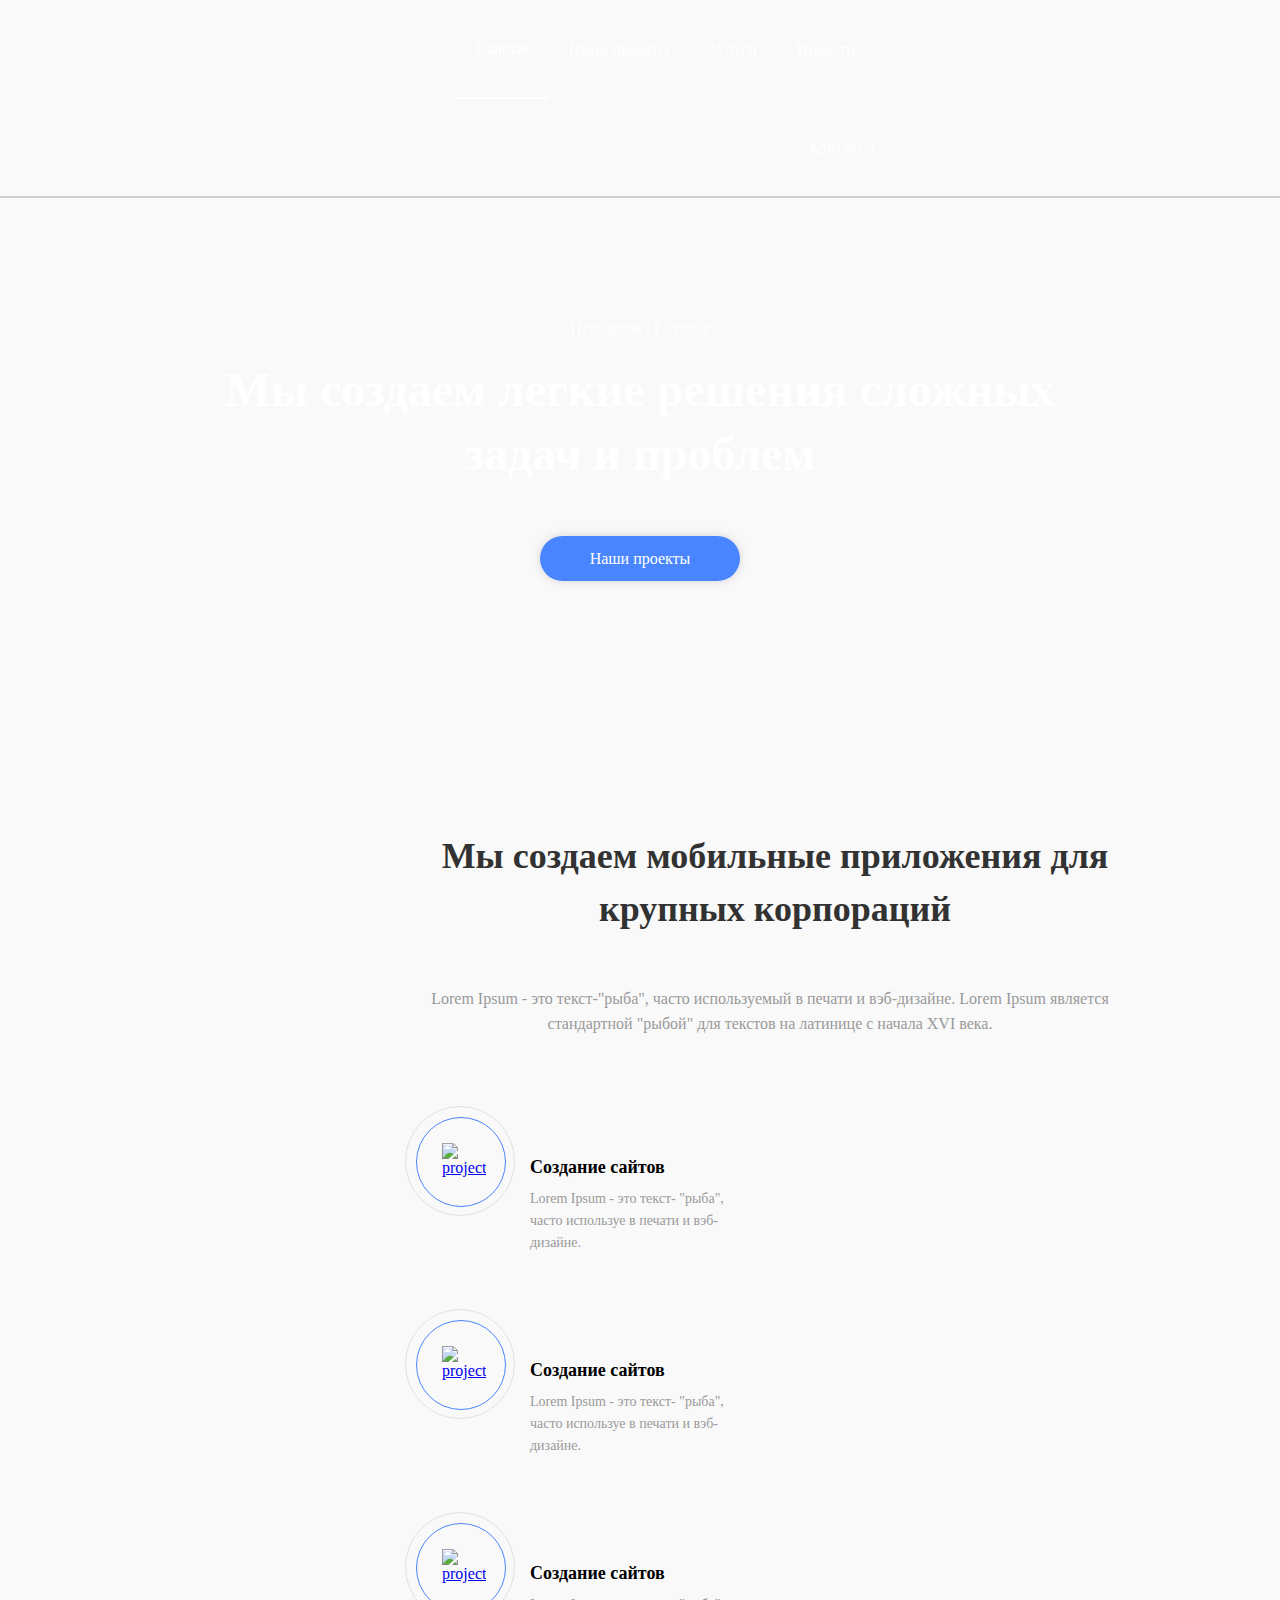
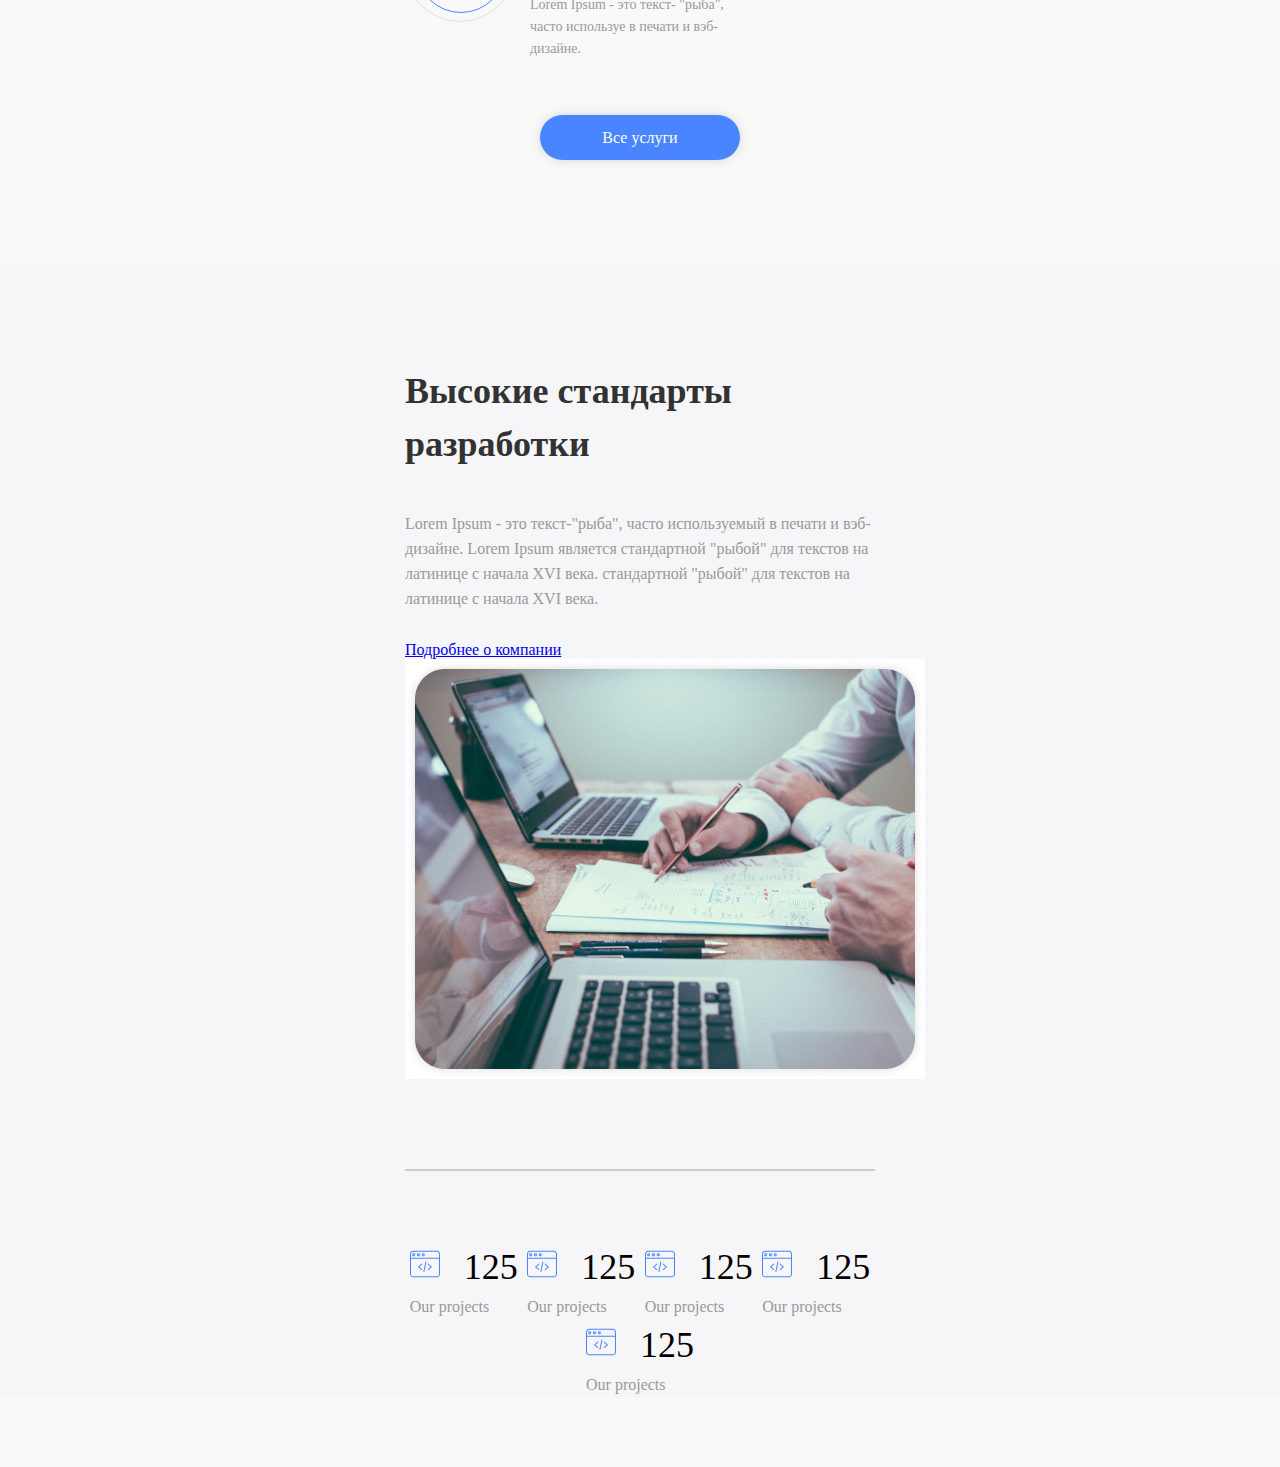
==== сайт 2/index.html @ f129e372 "Сайт на флексах2" ====
<!DOCTYPE html>
<html lang="en">
<head>
    <meta charset="UTF-8">
    <meta name="viewport" content="width=device-width, initial-scale=1.0">
    <title>Document</title>
    <link rel="stylesheet" href="css/style.css">
</head>
<body>
    <div class="container">
        <header>
            <nav>
                <ul class="menu padding-site">
                    <li class="menu-list">
                        <a href="#" class="menu-link menu-link-active">Главная</a>
                    </li>
                    <li class="menu-list">
                        <a href="#" class="menu-link">Наши проекты</a>
                    </li>
                    <li class="menu-list">
                        <a href="#" class="menu-link">Услуги</a>
                    </li>
                    <li class="menu-list">
                        <a href="#" class="menu-link">Новости</a>
                    </li>
                    <li class="menu-list">
                        <a href="#" class="menu-link">Контакты</a>
                    </li>
                </ul>
            </nav>
            <hr class="line">
        </header>
        <main>
            <section class="intro">
                <p class="intro-subtitle white-subtitle">
                    Передовая IT студия
                </p>
                <h1 class="intro-title white-title">
                    Мы создаем легкие решения сложных задач и проблем
                </h1>
                <p class="intro-button button">
                    <a href="#" class="link">
                        Наши проекты
                    </a>
                </p>
            </section>
            <section class="services padding-site">
                <h2 class="services-title black-title">
                    Мы создаем мобильные приложения для крупных корпораций
                </h2>
                <p class="services-subtitle black-subtitle">
                    Lorem Ipsum - это текст-"рыба", часто используемый в печати и вэб-дизайне. Lorem Ipsum является стандартной "рыбой" для текстов на латинице с начала XVI века.
                </p>
                <div class="services-row">
                    <div class="services-column">
                        <a href="#">
                            <div class="services-icon-circle">
                                <div class="services-icon-ellipse">
                                    <img src="img/project.svg" alt="project">
                                </div>
                            </div>
                        </a>
                        <div>
                            <h3 class="services-small-title small-title">
                                Создание сайтов
                            </h3>
                            <p class="services-small-subtitle small-subtitle">
                                Lorem Ipsum - это текст- "рыба", часто используе в печати и вэб-дизайне.
                            </p>
                        </div>
                    </div>
                    <div class="services-column">
                        <a href="#">
                            <div class="services-icon-circle">
                                <div class="services-icon-ellipse">
                                    <img src="img/project.svg" alt="project">
                                </div>
                            </div>
                        </a>
                        <div>
                            <h3 class="services-small-title small-title">
                                Создание сайтов
                            </h3>
                            <p class="services-small-subtitle small-subtitle">
                                Lorem Ipsum - это текст- "рыба", часто используе в печати и вэб-дизайне.
                            </p>
                        </div>
                    </div>
                    <div class="services-column">
                        <a href="#">
                            <div class="services-icon-circle">
                                <div class="services-icon-ellipse">
                                    <img src="img/project.svg" alt="project">
                                </div>
                            </div>
                        </a>
                        <div>
                            <h3 class="services-small-title small-title">
                                Создание сайтов
                            </h3>
                            <p class="services-small-subtitle small-subtitle">
                                Lorem Ipsum - это текст- "рыба", часто используе в печати и вэб-дизайне.
                            </p>
                        </div>
                    </div>
                </div>
                <p class="services-button button">
                    <a href="#" class="link">
                        Все услуги
                    </a>
                </p>
            </section>
            <section class="aboutUs padding-site">
                <div class="aboutUs-toprow">
                    <div class="aboutUs-standards">
                        <h2 class="aboutUs-title black-title">
                            Высокие стандарты разработки
                        </h2>
                        <p class="aboutUs-subtitle black-subtitle">
                            Lorem Ipsum - это текст-"рыба", часто используемый в печати и вэб-дизайне. Lorem Ipsum является стандартной "рыбой" для текстов на латинице с начала XVI века. стандартной "рыбой" для текстов на латинице с начала XVI века.
                        </p>
                        <a href="#" class="aboutUs-link">
                            Подробнее о компании
                        </a>
                    </div>
                    <img src="img/Rectangle 2.jpg" alt="aboutUs-photo">
                </div>
                <hr class="line">
                <div class="aboutUs-bottomrow">
                    <div class="aboutUs-column">
                        <img src="img/web-programming.svg" alt="project">
                        <p class="aboutUs-number">
                            125
                        </p>
                        <p class="aboutUs-paragraph black-subtitle">
                            Our projects
                        </p>
                    </div>
                    <div class="aboutUs-column">
                        <img src="img/web-programming.svg" alt="project">
                        <p class="aboutUs-number">
                            125
                        </p>
                        <p class="aboutUs-paragraph black-subtitle">
                            Our projects
                        </p>
                    </div>
                    <div class="aboutUs-column">
                        <img src="img/web-programming.svg" alt="project">
                        <p class="aboutUs-number">
                            125
                        </p>
                        <p class="aboutUs-paragraph black-subtitle">
                            Our projects
                        </p>
                    </div>
                    <div class="aboutUs-column">
                        <img src="img/web-programming.svg" alt="project">
                        <p class="aboutUs-number">
                            125
                        </p>
                        <p class="aboutUs-paragraph black-subtitle">
                            Our projects
                        </p>
                    </div>
                    <div class="aboutUs-column">
                        <img src="img/web-programming.svg" alt="project">
                        <p class="aboutUs-number">
                            125
                        </p>
                        <p class="aboutUs-paragraph black-subtitle">
                            Our projects
                        </p>
                    </div>
                </div>
            </section>
        </main>
    </div>
</body>
</html>
---- сайт 2/css/style.css ----
/* Подключение шрифтов*/

/* montserrat-regular - latin_cyrillic */
@font-face {
    font-family: 'Montserrat';
    font-style: normal;
    font-weight: 400;
    src: local('Montserrat Regular'), local('Montserrat-Regular'),
         url('fonts/montserrat-v14-latin_cyrillic-regular.woff2') format('woff2'), /* Chrome 26+, Opera 23+, Firefox 39+ */
         url('fonts/montserrat-v14-latin_cyrillic-regular.woff') format('woff'); /* Chrome 6+, Firefox 3.6+, IE 9+, Safari 5.1+ */
  }
  /* montserrat-500 - latin_cyrillic */
  @font-face {
    font-family: 'Montserrat';
    font-style: normal;
    font-weight: 500;
    src: local('Montserrat Medium'), local('Montserrat-Medium'),
         url('../fonts/montserrat-v14-latin_cyrillic-500.woff2') format('woff2'), /* Chrome 26+, Opera 23+, Firefox 39+ */
         url('../fonts/montserrat-v14-latin_cyrillic-500.woff') format('woff'); /* Chrome 6+, Firefox 3.6+, IE 9+, Safari 5.1+ */
  }
  /* montserrat-600 - latin_cyrillic */
  @font-face {
    font-family: 'Montserrat';
    font-style: normal;
    font-weight: 600;
    src: local('Montserrat SemiBold'), local('Montserrat-SemiBold'),
         url('../fonts/montserrat-v14-latin_cyrillic-600.woff2') format('woff2'), /* Chrome 26+, Opera 23+, Firefox 39+ */
         url('../fonts/montserrat-v14-latin_cyrillic-600.woff') format('woff'); /* Chrome 6+, Firefox 3.6+, IE 9+, Safari 5.1+ */
  }
  /* montserrat-700 - latin_cyrillic */
  @font-face {
    font-family: 'Montserrat';
    font-style: normal;
    font-weight: 700;
    src: local('Montserrat Bold'), local('Montserrat-Bold'),
         url('../fonts/montserrat-v14-latin_cyrillic-700.woff2') format('woff2'), /* Chrome 26+, Opera 23+, Firefox 39+ */
         url('../fonts/montserrat-v14-latin_cyrillic-700.woff') format('woff'); /* Chrome 6+, Firefox 3.6+, IE 9+, Safari 5.1+ */
  }
  /* montserrat-800 - latin_cyrillic */
  @font-face {
    font-family: 'Montserrat';
    font-style: normal;
    font-weight: 800;
    src: local('Montserrat ExtraBold'), local('Montserrat-ExtraBold'),
         url('../fonts/montserrat-v14-latin_cyrillic-800.woff2') format('woff2'), /* Chrome 26+, Opera 23+, Firefox 39+ */
         url('../fonts/montserrat-v14-latin_cyrillic-800.woff') format('woff'); /* Chrome 6+, Firefox 3.6+, IE 9+, Safari 5.1+ */
  }

/* Общие свойства */
*, *::before, *::after {
    margin: 0;
    padding: 0;
    box-sizing: inherit;
}

html {
    box-sizing: border-box;
}

body {
    font-family: 'Montserrat', normal;
    background-color: #f9f9f9;
}

.container {
    margin: 0 auto;
}

.padding-site {
    padding-left: 405px;
    padding-right: 405px;
}

/* Свойства для header */
header {
    height: 100px;
    position: fixed;
    top: 0;
    left: 0;
    width: 100%;
}

.menu {
    display: flex;
    flex-wrap: wrap;
    align-items: center;
    justify-content: flex-end;
}

.menu-list {
    display: flex;
    flex-wrap: wrap;
}

.menu-link {
    font-weight: 500;
    font-size: 16px;
    color: #ffffff;
    line-height: 97px;
    text-decoration: none;
    padding: 0 20px;
}

.menu-list:last-child .menu-link{
    padding-right: 0;
}
.menu-link-active {
    border-bottom: 2px solid #ffffff;
}

.menu-link:hover,
.menu-link:focus,
.menu-link:active {
    border-bottom: 2px solid #ffffff;
}

.line {
    opacity: 0.5;
    border: 1px solid #A1A1A1;
}

/* Свойства для intro */
.intro {
    background: url(../img/Rectangle.jpg) no-repeat center;
    background-size: cover;
    height: 80vh;
    padding-top: 320px;
}

.intro-subtitle {
    margin: auto;
    padding-bottom: 20px;
}

.white-subtitle {
    font-weight: 500;
    font-size: 16px;
    text-align: center;
    color: #FFFFFF;
}

.intro-title {
    padding-bottom: 50px;
    max-width: 830px;
    margin: auto;
}

.white-title {
    font-weight: 800;
    font-size: 48px;
    text-align: center;
    color: #FFFFFF;
    line-height: 64px;
}

.button {
    width: 200px;
    height: 45px;
    background: #4985ff;
    box-shadow: 0px 0px 10px rgba(111, 111, 111, 0.25);
    border-radius: 30px;
    margin: auto;
    text-align: center;
}

.link {
    font-weight: 500;
    font-size: 16px;
    color: #ffffff;
    text-decoration: none;
    line-height: 45px;
    display: block;
}

/* Свойства для services */
.services {
    padding-bottom: 105px;
    padding-top: 110px;
    min-height: 50vh;
}

.services-title {
    width: 740px;
    margin: auto;
    padding-bottom: 50px;
    text-align: center;
}

.black-title {
    font-weight: bold;
    font-size: 36px;
    line-height: 53px;
    color: #323232;
}

.services-subtitle {
    width: 730px;
    margin: auto;
    padding-bottom: 70px;
    text-align: center;
}

.black-subtitle {
    font-weight: 500;
    font-size: 16px;
    line-height: 25px;
    color: #999999;
}

.services-row {
    display: flex;
    flex-wrap: wrap;
    align-items: center;
    justify-content: space-between;
}

.services-column {
    width: 350px;
    margin-bottom: 55px;
    display: flex;
    flex-wrap: wrap;
    justify-content: space-between;
}

.services-small-title {
    width: 225px;
    margin-bottom: 10px;
    margin-top: 50px;
}

.small-title {
    font-weight: 600;
    font-size: 18px;
    line-height: 22px;
    color: #000000;
}

.services-small-subtitle {
    width: 225px;
}

.small-subtitle {
    font-weight: 500;
    font-size: 14px;
    line-height: 22px;
    color: #999999;
}

.services-icon-circle {
    height: 110px;
    width: 110px;
    border: 1px solid #e0e0e0;
    border-radius: 55px;
}

.services-icon-ellipse {
    height: 90px;
    width: 90px;
    border: 1px solid #4985ff;
    border-radius: 45px;
    margin: 10px;
    text-align: center;
    padding: 25px;
}

/* Свойства для aboutUs */
.aboutUs {
background: #f6f6f8;
}

.aboutUs-toprow {
    display: flex;
    flex-wrap: wrap;
    align-items: center;
    justify-content: space-between;
    padding-top: 100px;
    padding-bottom: 90px;
}

.aboutUs-standards {
    width: 490px;
}

.aboutUs-title {
    margin-bottom: 40px;
}

.aboutUs-subtitle {
    margin-bottom: 30px;
}

.aboutUs-bottomrow {
    margin-top: 70px;
    margin-bottom: 70px;
    display: flex;
    flex-wrap: wrap;
    align-items: center;
    justify-content: space-around;
}

.aboutUs-number {
    display: inline;
    font-weight: 500;
    font-size: 36px;
    line-height: 53px;
    color: #000000;
    padding-left: 20px;
}
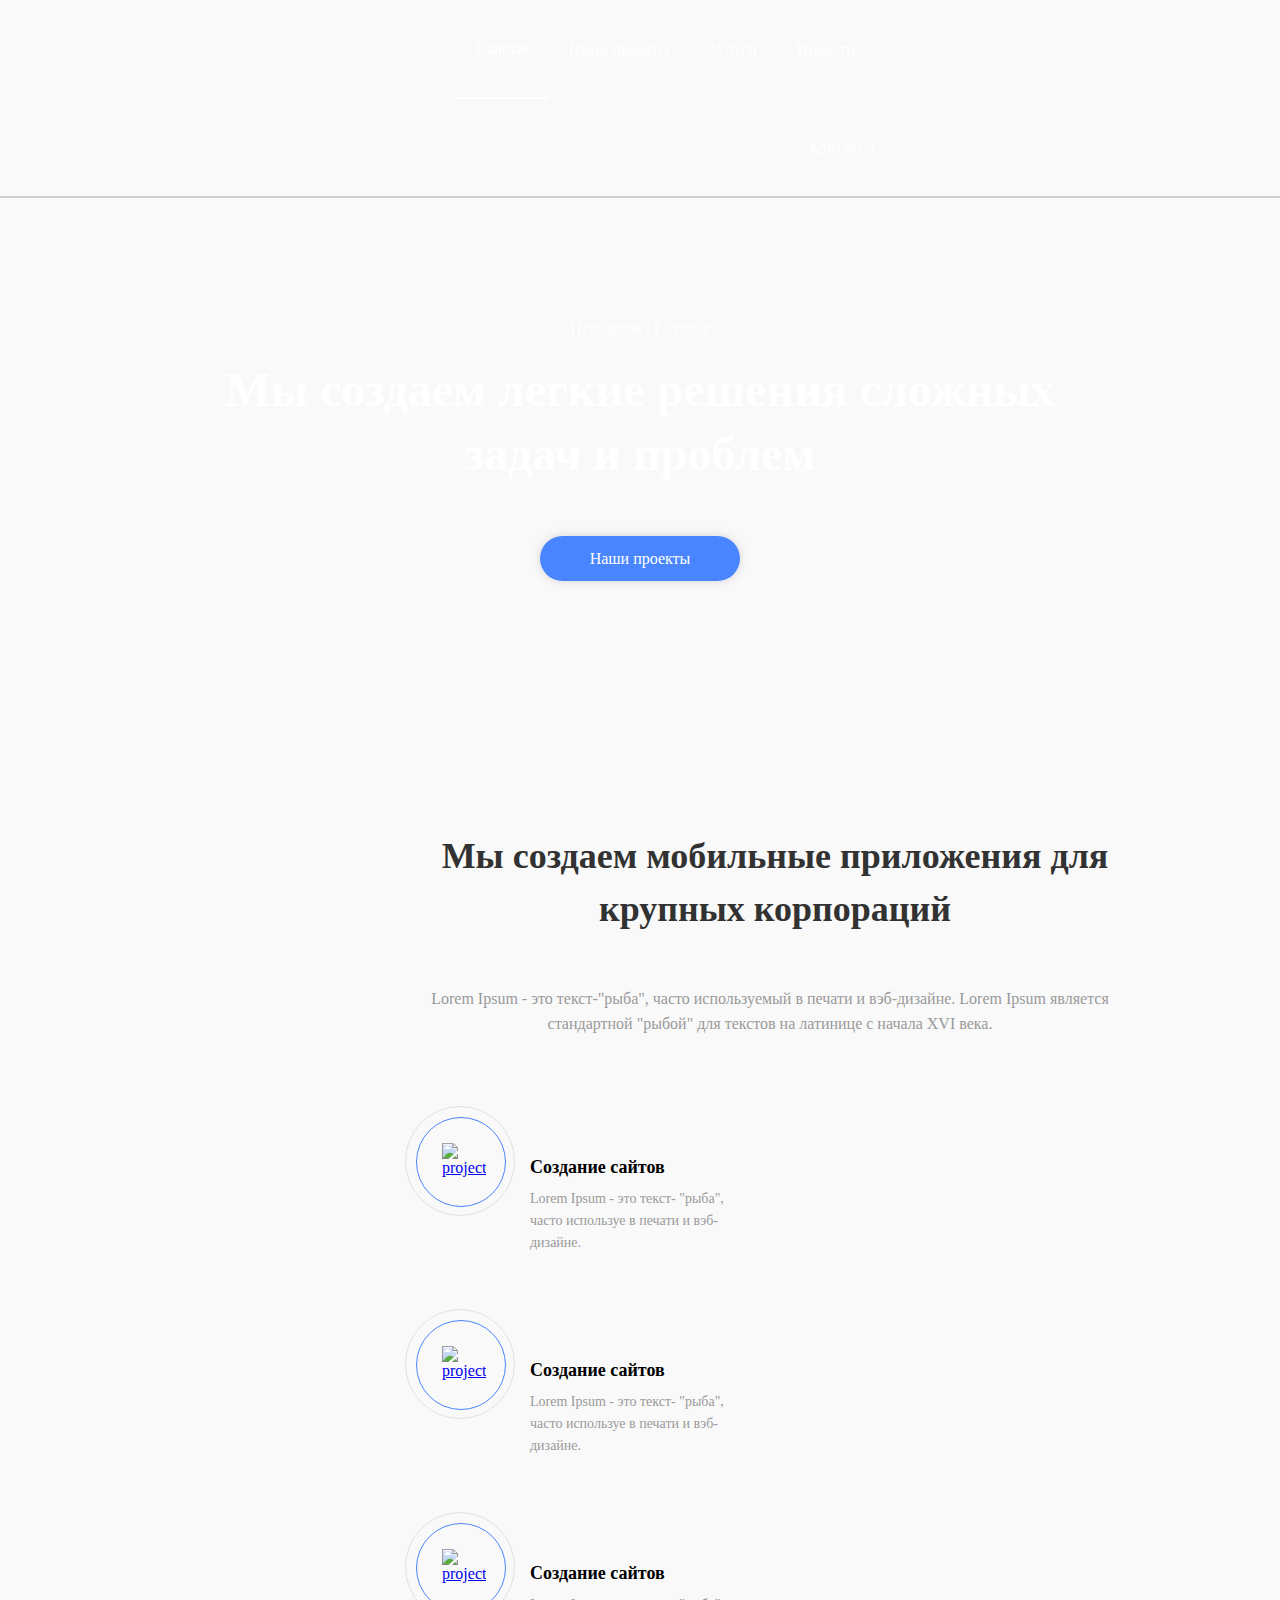
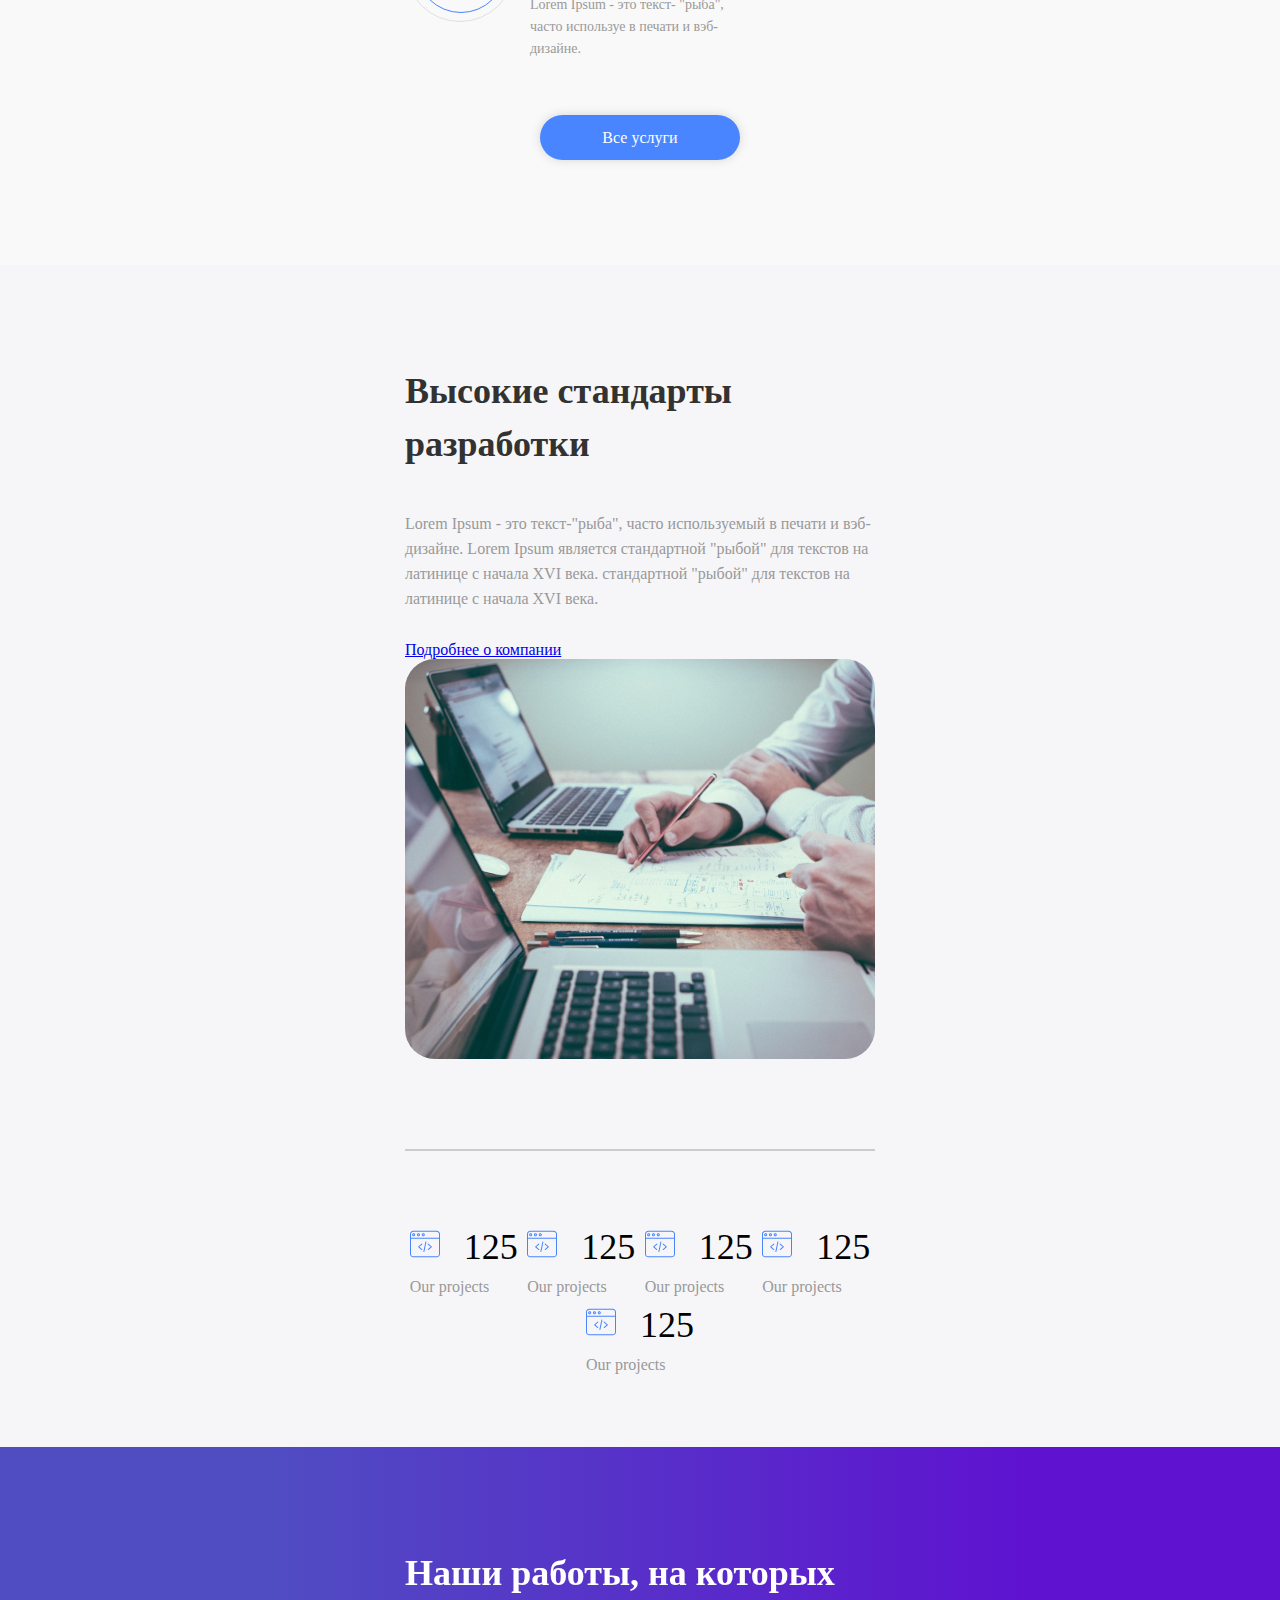
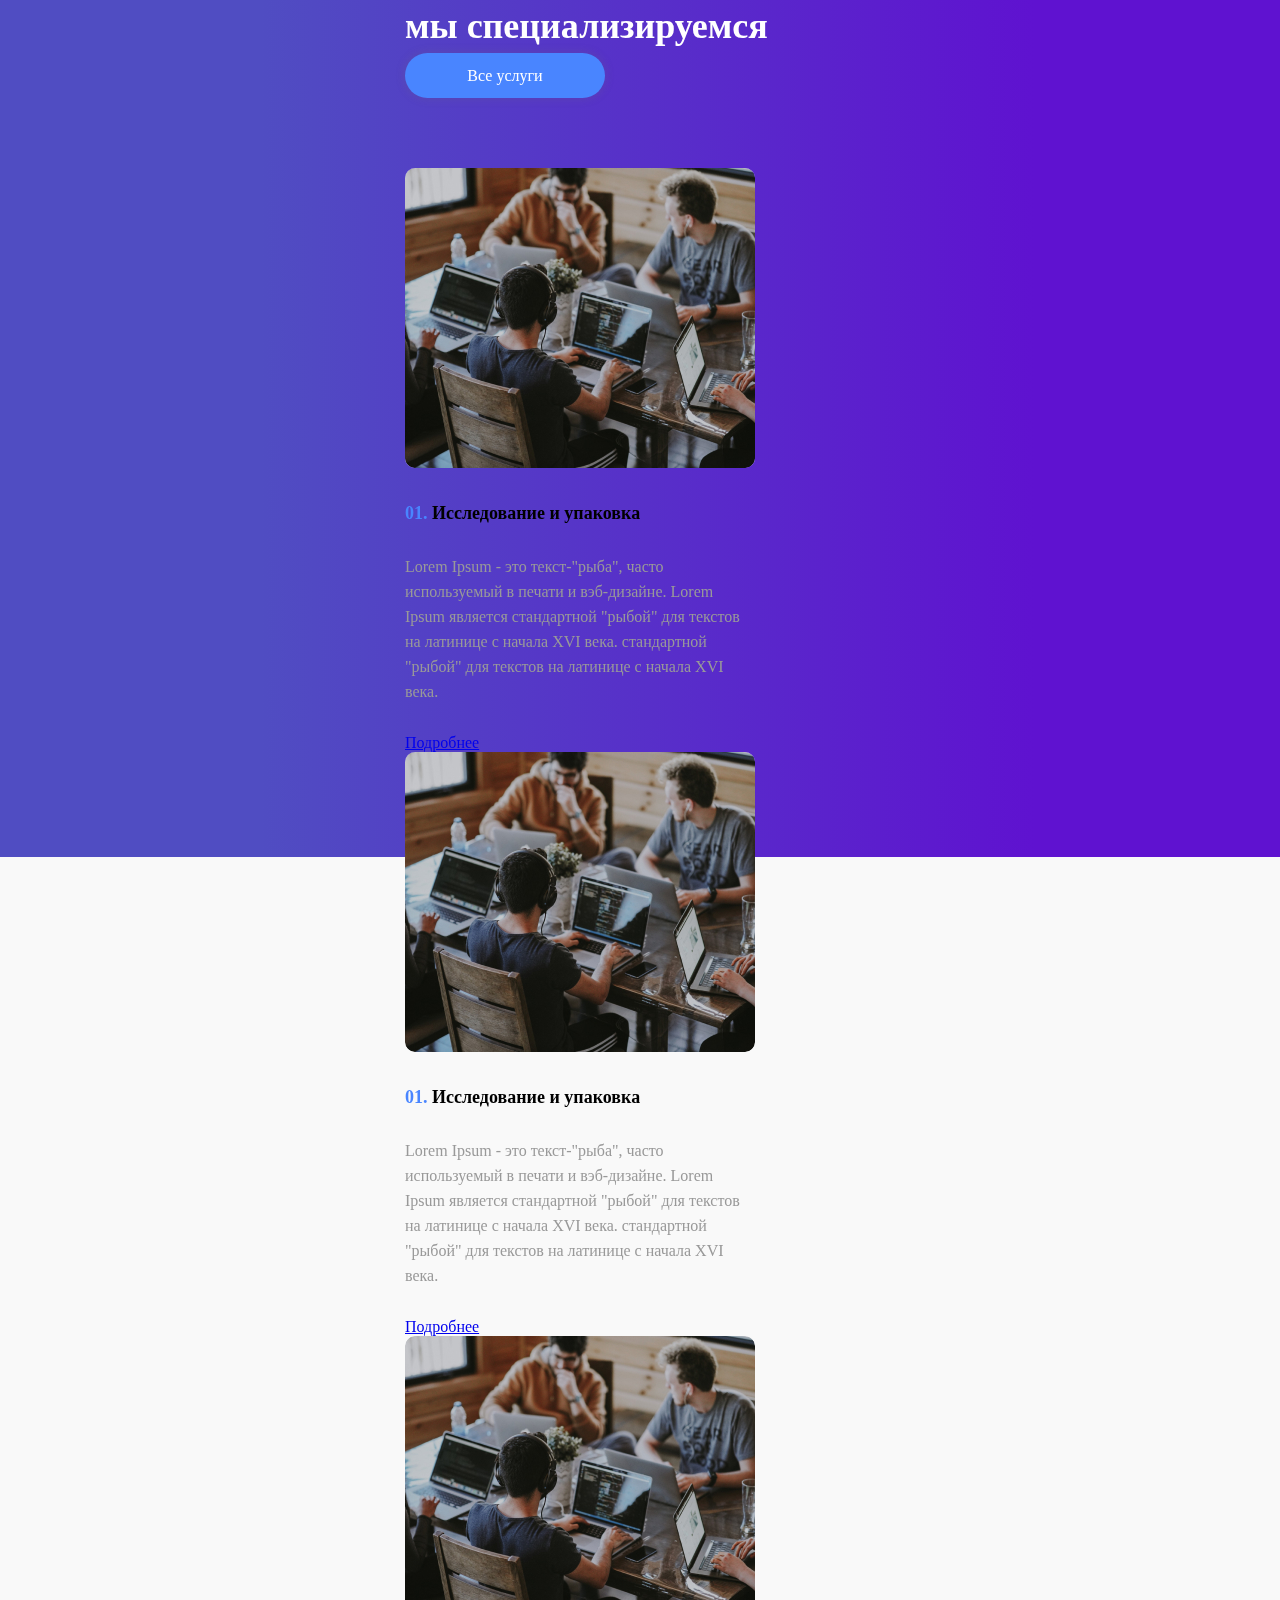
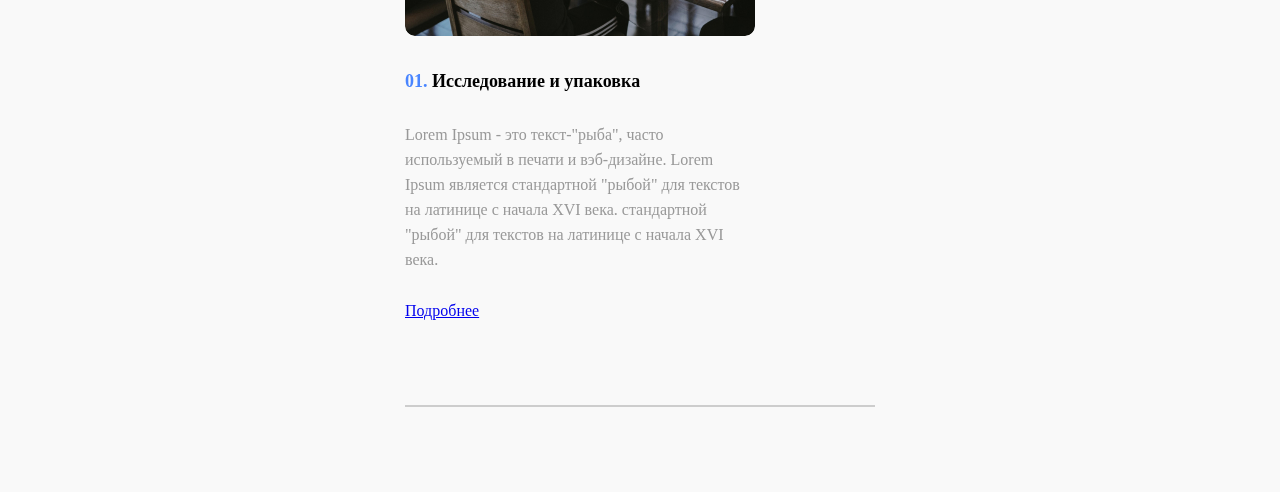
==== commit ac73a8a1: "Сайт на флексах3" ====
--- a/сайт 2/index.html
+++ b/сайт 2/index.html
@@ -35,7 +35,7 @@
                 <p class="intro-subtitle white-subtitle">
                     Передовая IT студия
                 </p>
-                <h1 class="intro-title white-title">
+                <h1 class="intro-title white-big-title">
                     Мы создаем легкие решения сложных задач и проблем
                 </h1>
                 <p class="intro-button button">
@@ -123,7 +123,8 @@
                             Подробнее о компании
                         </a>
                     </div>
-                    <img src="img/Rectangle 2.jpg" alt="aboutUs-photo">
+                    <div class="aboutUs-photo">
+                    </div>
                 </div>
                 <hr class="line">
                 <div class="aboutUs-bottomrow">
@@ -173,6 +174,58 @@
                         </p>
                     </div>
                 </div>
+            </section>
+            <section class="allServices padding-site">
+                <div class="allServices-color"></div>
+                <div class="allServices-toprow">
+                    <h2 class="allServices-title white-title">
+                        Наши работы, на которых мы специализируемся
+                    </h2>
+                    <p class="allServices-button button">
+                        <a href="#" class="link">
+                            Все услуги
+                        </a>
+                    </p>
+                </div>
+                <div class="allServices-bottomrow">
+                    <div class="allServices-column">
+                        <img src="../сайт 2/img/Rectangle 2.2.jpg" alt="allServices-photo" class="allServices-photo">
+                        <h2 class="allServices-small-title small-title">
+                            <span class="allServices-span"> 01.</span> Исследование и упаковка
+                        </h2>
+                        <p class="allServices-subtitle black-subtitle">
+                            Lorem Ipsum - это текст-"рыба", часто используемый в печати и вэб-дизайне. Lorem Ipsum является стандартной "рыбой" для текстов на латинице с начала XVI века. стандартной "рыбой" для текстов на латинице с начала XVI века.
+                        </p>
+                        <a href="#" class="allServices-link">
+                            Подробнее
+                        </a>
+                    </div>
+                    <div class="allServices-column">
+                        <img src="../сайт 2/img/Rectangle 2.2.jpg" alt="allServices-photo" class="allServices-photo">
+                        <h2 class="allServices-small-title small-title">
+                            <span class="allServices-span"> 01.</span> Исследование и упаковка
+                        </h2>
+                        <p class="allServices-subtitle black-subtitle">
+                            Lorem Ipsum - это текст-"рыба", часто используемый в печати и вэб-дизайне. Lorem Ipsum является стандартной "рыбой" для текстов на латинице с начала XVI века. стандартной "рыбой" для текстов на латинице с начала XVI века.
+                        </p>
+                        <a href="#" class="allServices-link">
+                            Подробнее
+                        </a>
+                    </div>
+                    <div class="allServices-column">
+                        <img src="../сайт 2/img/Rectangle 2.2.jpg" alt="allServices-photo" class="allServices-photo">
+                        <h2 class="allServices-small-title small-title">
+                            <span class="allServices-span"> 01.</span> Исследование и упаковка
+                        </h2>
+                        <p class="allServices-subtitle black-subtitle">
+                            Lorem Ipsum - это текст-"рыба", часто используемый в печати и вэб-дизайне. Lorem Ipsum является стандартной "рыбой" для текстов на латинице с начала XVI века. стандартной "рыбой" для текстов на латинице с начала XVI века.
+                        </p>
+                        <a href="#" class="allServices-link">
+                            Подробнее
+                        </a>
+                    </div>
+                </div>
+                <hr class="line">
             </section>
         </main>
     </div>
--- a/сайт 2/css/style.css
+++ b/сайт 2/css/style.css
@@ -145,12 +145,16 @@
     margin: auto;
 }
 
-.white-title {
+.white-big-title {
     font-weight: 800;
     font-size: 48px;
     text-align: center;
     color: #FFFFFF;
     line-height: 64px;
+}
+
+.intro-button {
+    margin: auto;
 }
 
 .button {
@@ -159,8 +163,21 @@
     background: #4985ff;
     box-shadow: 0px 0px 10px rgba(111, 111, 111, 0.25);
     border-radius: 30px;
-    margin: auto;
-    text-align: center;
+    text-align: center;
+}
+
+.button:hover {
+    background: #FFFFFF;
+    box-shadow: #4985ff 0 0 0 4px;
+}
+
+.button:hover > .link {
+    color: #FFFFFF;
+    color: #4985ff;
+}
+
+.button:active {
+    box-shadow: #4985ff 0 0 0 2px;
 }
 
 .link {
@@ -210,7 +227,7 @@
 .services-row {
     display: flex;
     flex-wrap: wrap;
-    align-items: center;
+    align-items: flex-start;
     justify-content: space-between;
 }
 
@@ -263,17 +280,22 @@
     padding: 25px;
 }
 
+.services-button {
+    margin: auto;
+}
+
 /* Свойства для aboutUs */
 .aboutUs {
-background: #f6f6f8;
+    background: #f6f6f8;
+    padding-top: 100px;
+    padding-bottom: 70px;
 }
 
 .aboutUs-toprow {
     display: flex;
     flex-wrap: wrap;
-    align-items: center;
+    align-items: flex-start;
     justify-content: space-between;
-    padding-top: 100px;
     padding-bottom: 90px;
 }
 
@@ -289,12 +311,18 @@
     margin-bottom: 30px;
 }
 
+.aboutUs-photo {
+    border-radius: 30px;
+    width: 500px;
+    height: 400px;
+    background: url(../img/Rectangle\ 2.jpg) center;
+}
+
 .aboutUs-bottomrow {
     margin-top: 70px;
-    margin-bottom: 70px;
-    display: flex;
-    flex-wrap: wrap;
-    align-items: center;
+    display: flex;
+    flex-wrap: wrap;
+    align-items: flex-start;
     justify-content: space-around;
 }
 
@@ -305,4 +333,70 @@
     line-height: 53px;
     color: #000000;
     padding-left: 20px;
+}
+
+/* Свойства для allServices */
+.allServices {
+    padding-bottom: 85px;
+    padding-top: 100px;
+    min-height: 50vh;
+    position: relative;
+}
+
+.allServices-color {
+    background: linear-gradient(90deg, #504DC2 20.44%, #5F12D0 80.91%), #C4C4C4;
+    height: 45%;
+    position: absolute;
+    top: 0;
+    left: 0;
+    width: 100%;
+    z-index: -1;
+}
+.allServices-toprow {
+    display: flex;
+    flex-wrap: wrap;
+    align-items: flex-start;
+    justify-content: space-between;
+    margin-bottom: 70px;
+}
+
+.allServices-title {
+    width: 540px;
+}
+
+.white-title {
+    font-weight: bold;
+    font-size: 36px;
+    line-height: 53px;
+    color: #FFFFFF;
+}
+
+.allServices-bottomrow {
+    display: flex;
+    flex-wrap: wrap;
+    align-items: flex-start;
+    justify-content: space-between;
+    padding-bottom: 85px;
+}
+
+
+.allServices-column {
+    width: 350px;
+}
+
+.allServices-photo {
+    border-radius: 10px;
+}
+
+.allServices-small-title {
+    margin-top: 30px;
+    margin-bottom: 30px;
+}
+
+.allServices-span {
+    color: #4985FF;
+}
+
+.allServices-subtitle {
+    margin-bottom: 30px;
 }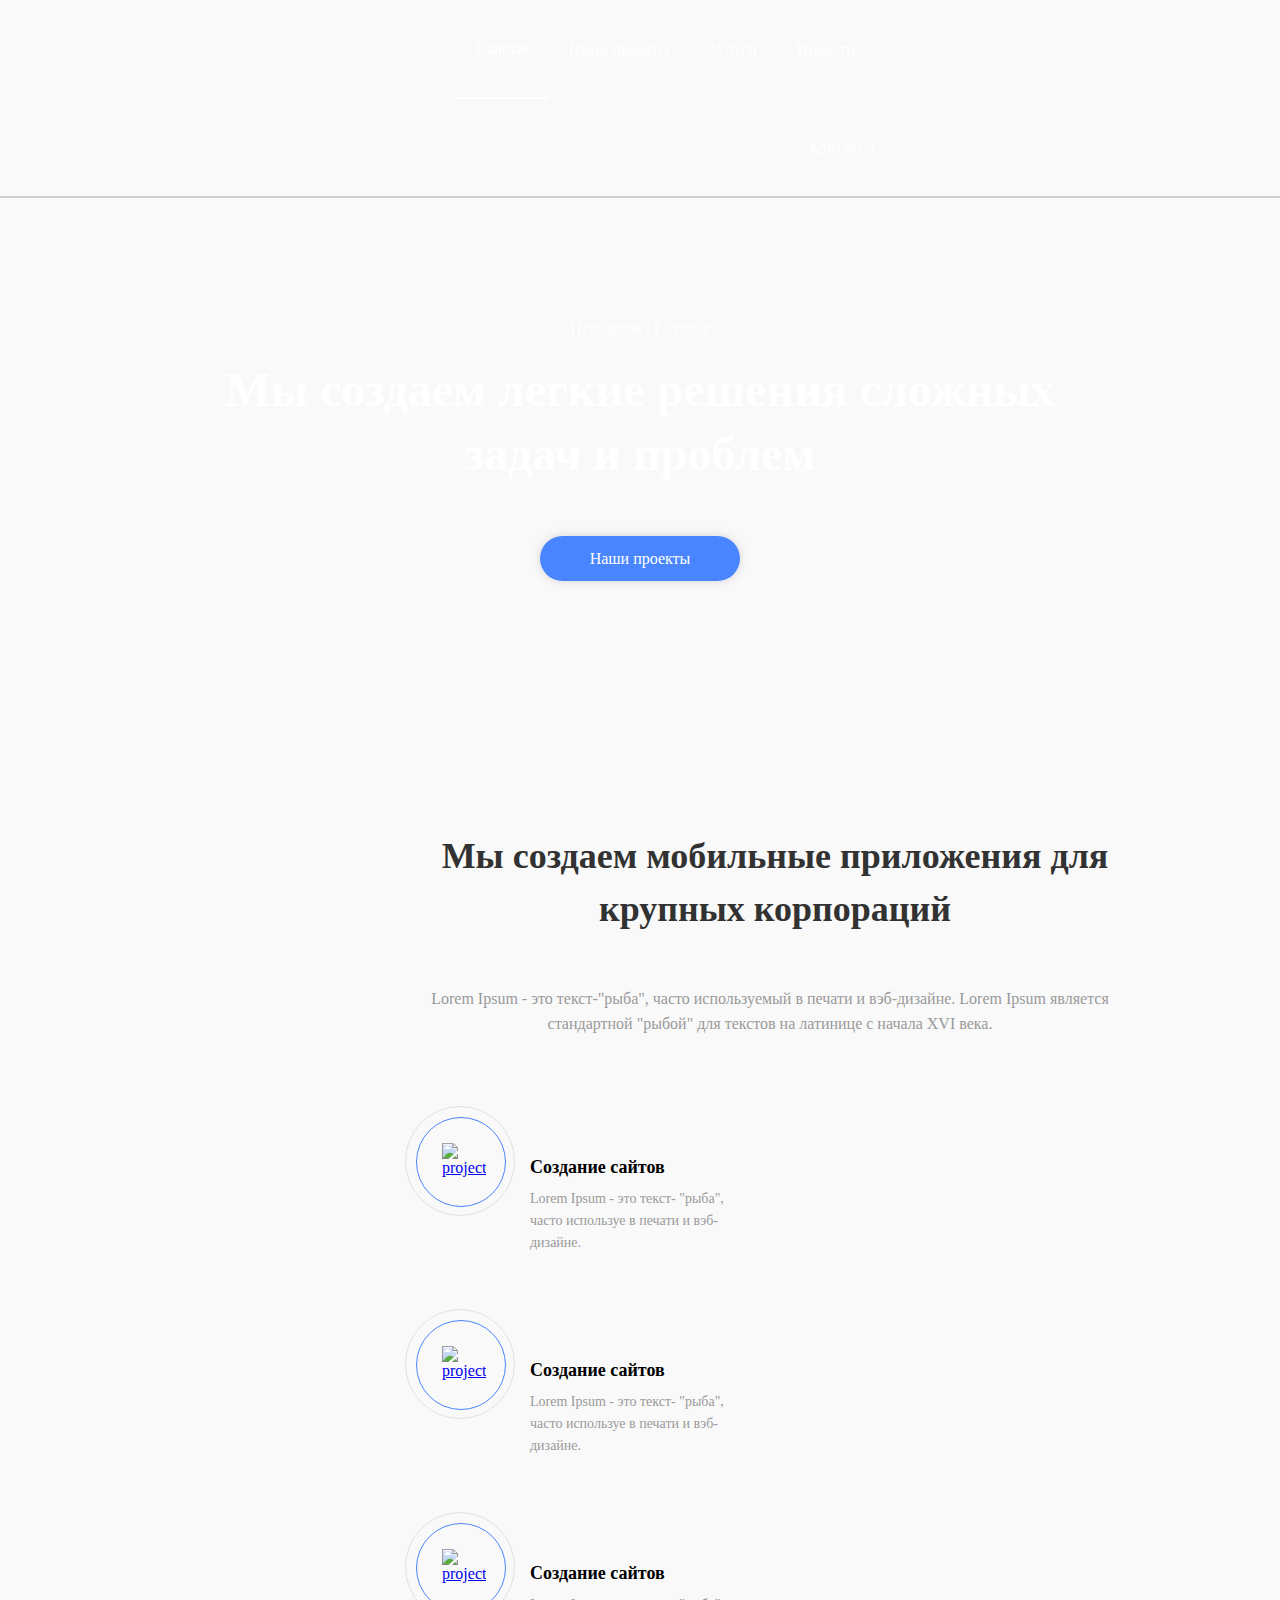
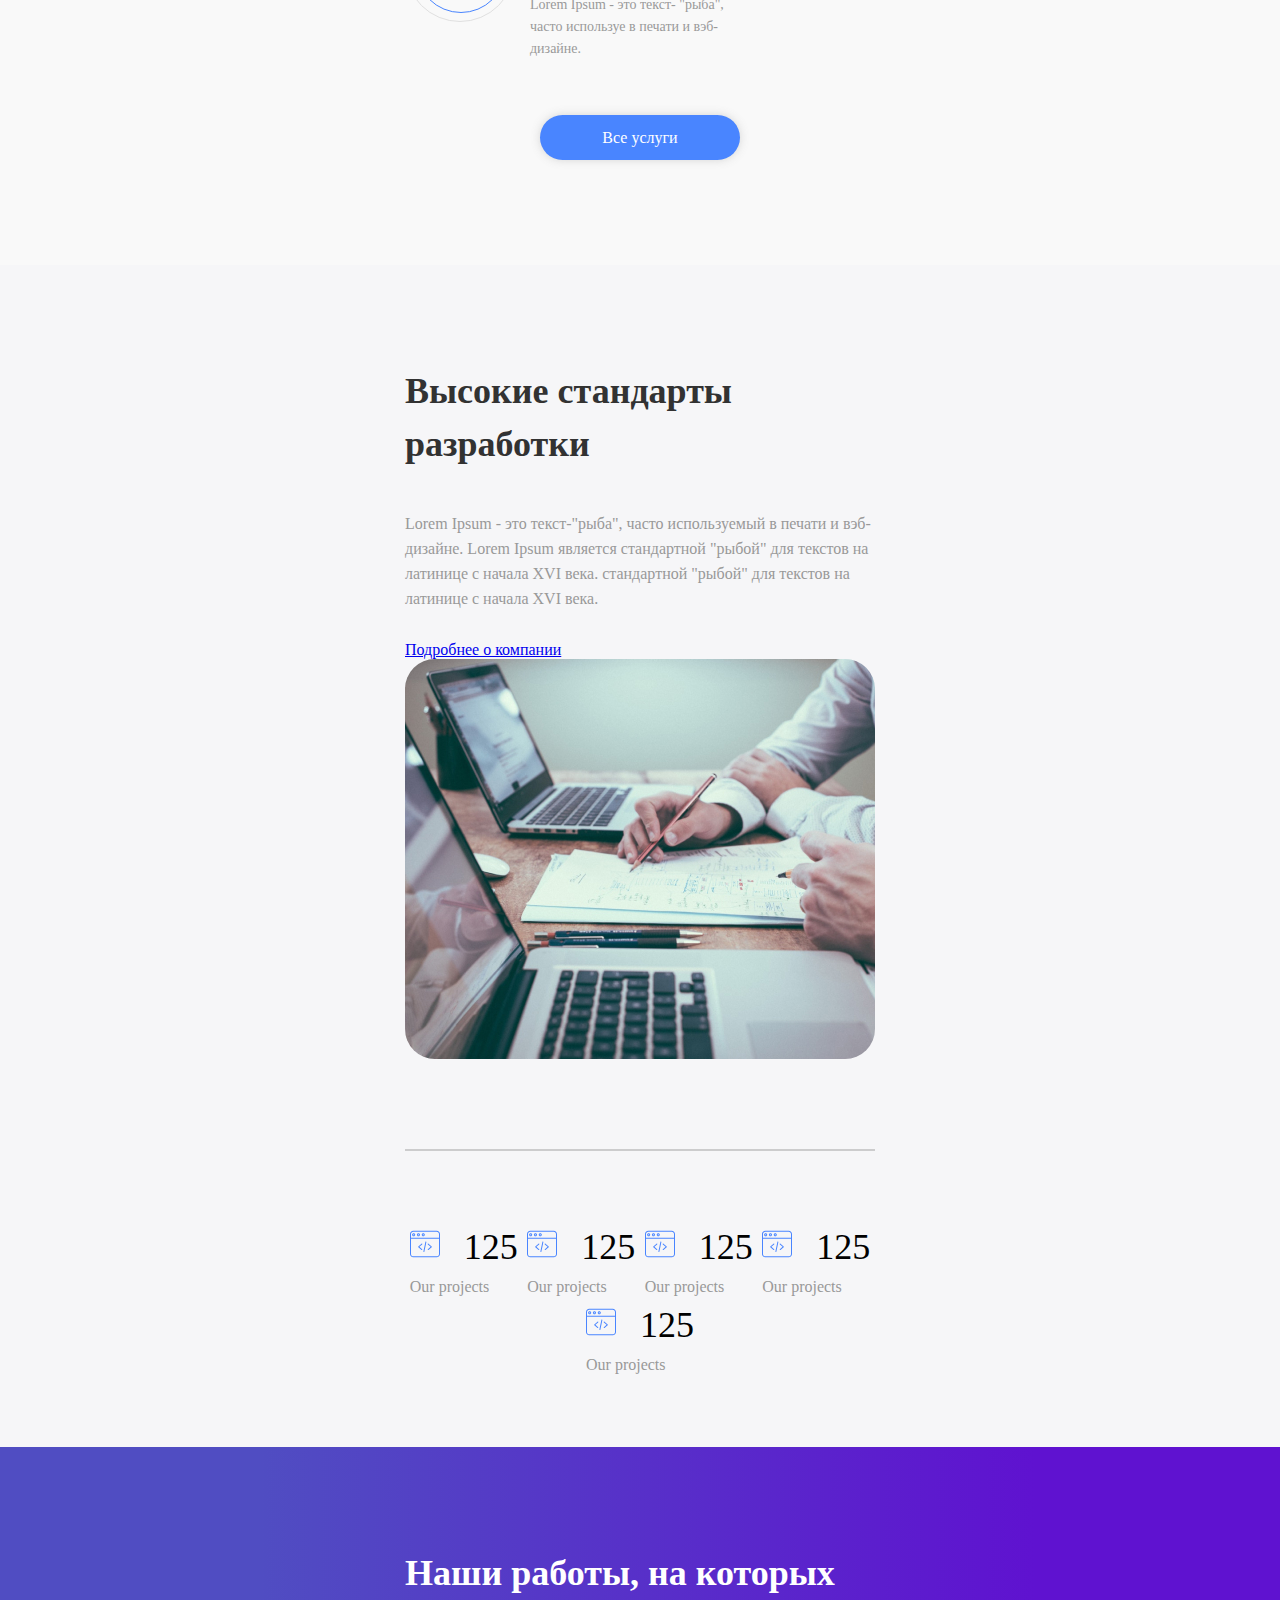
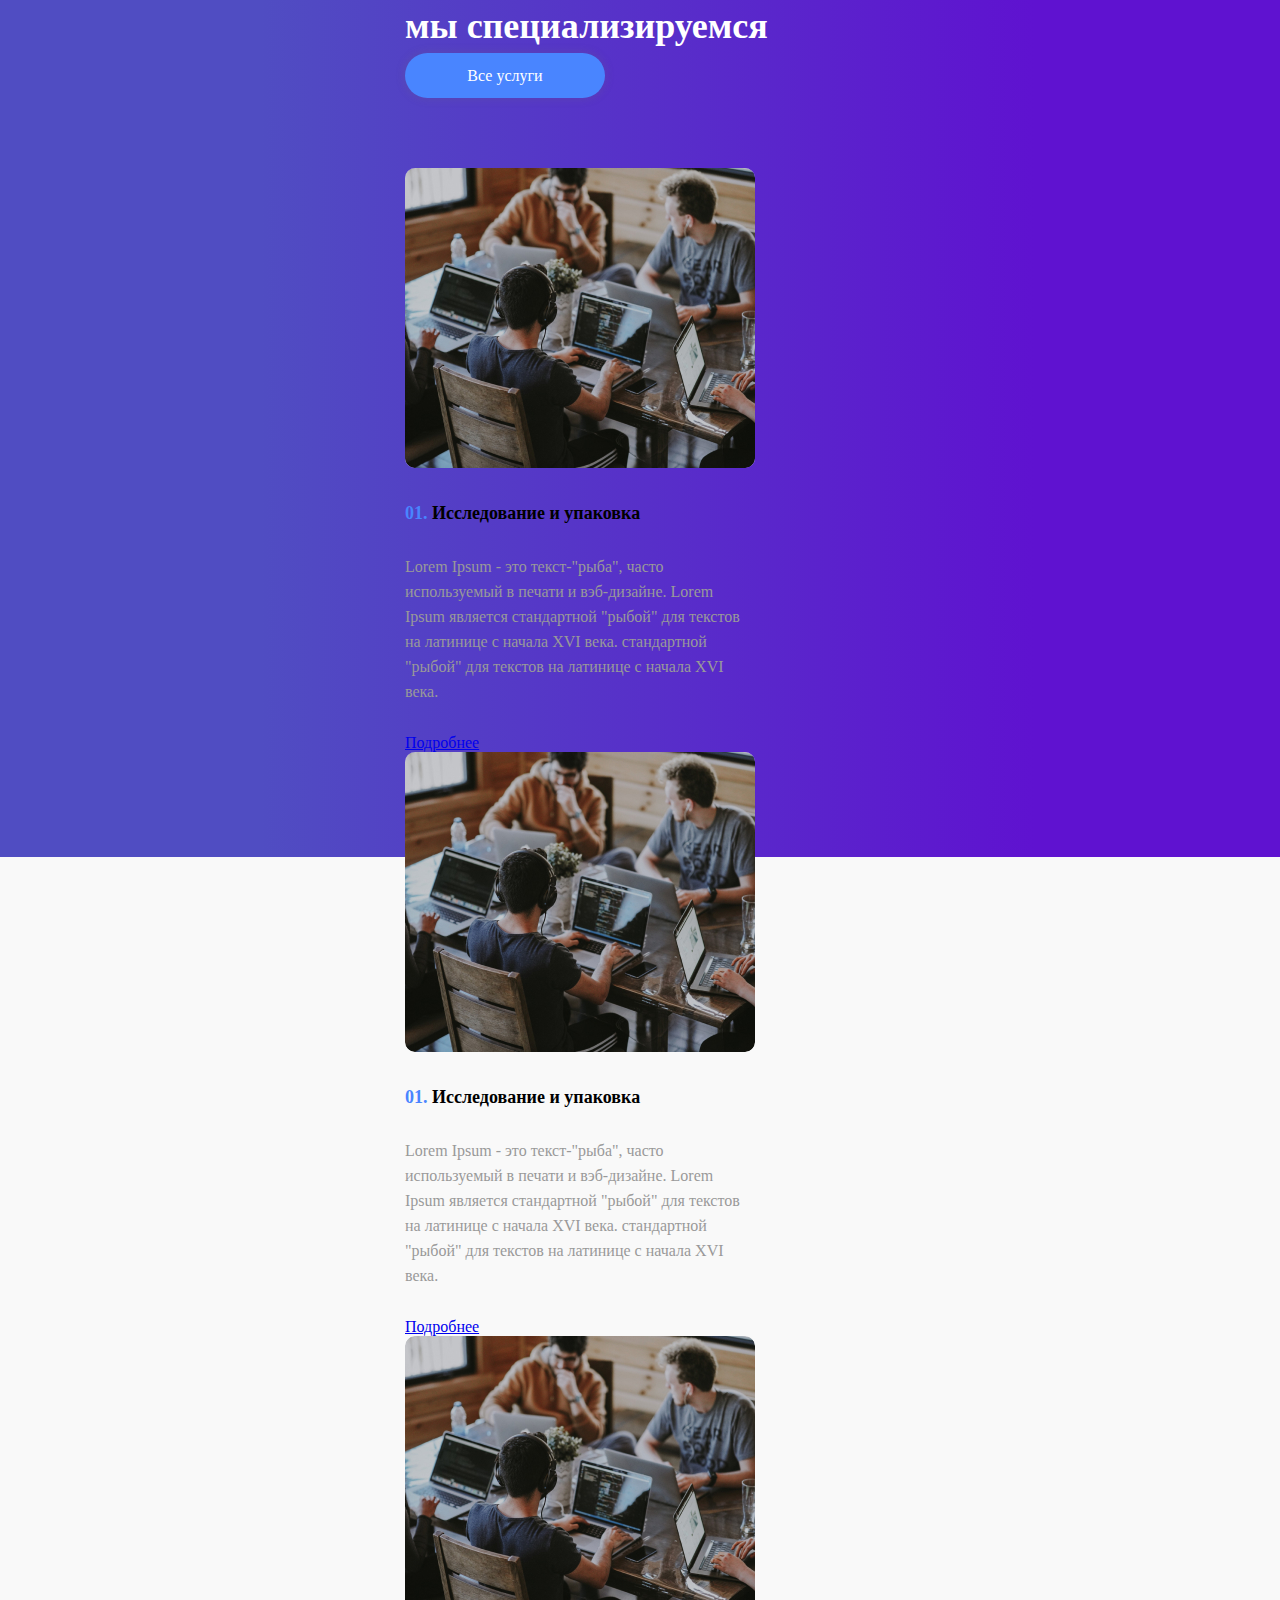
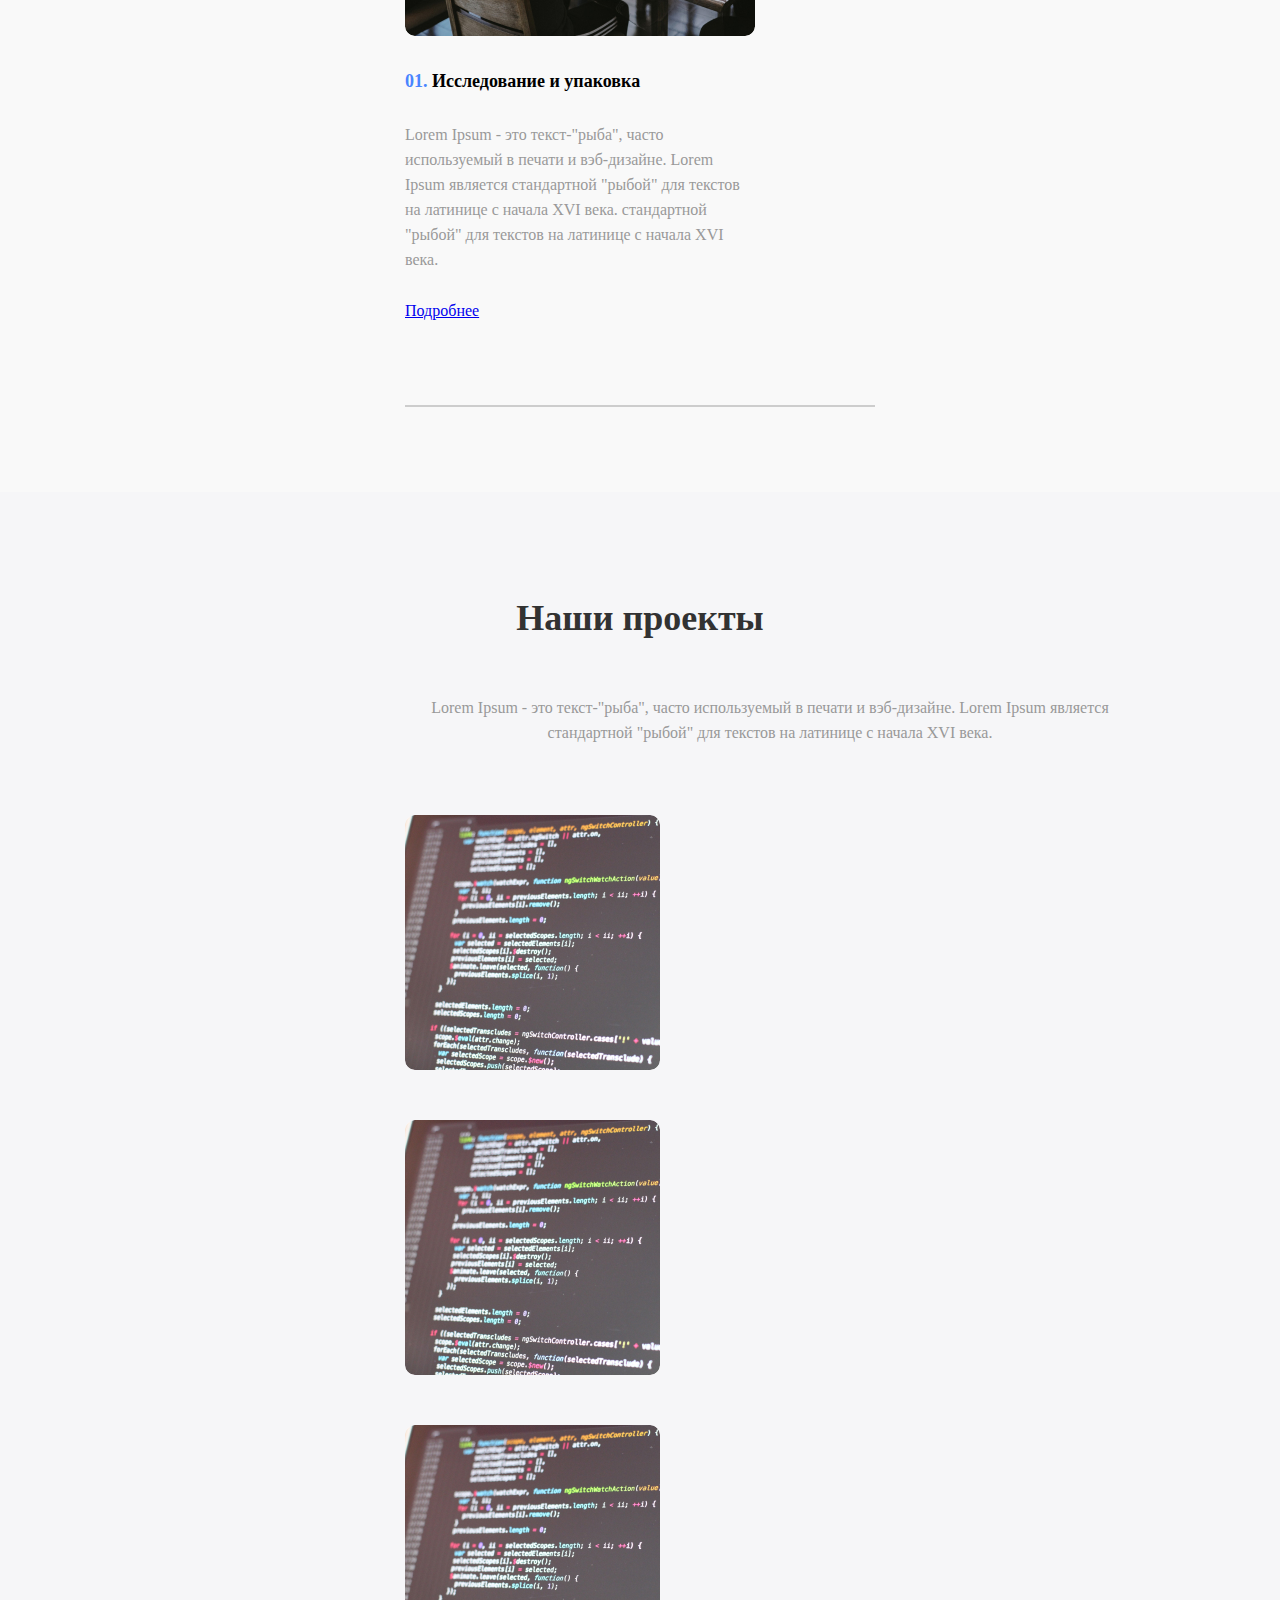
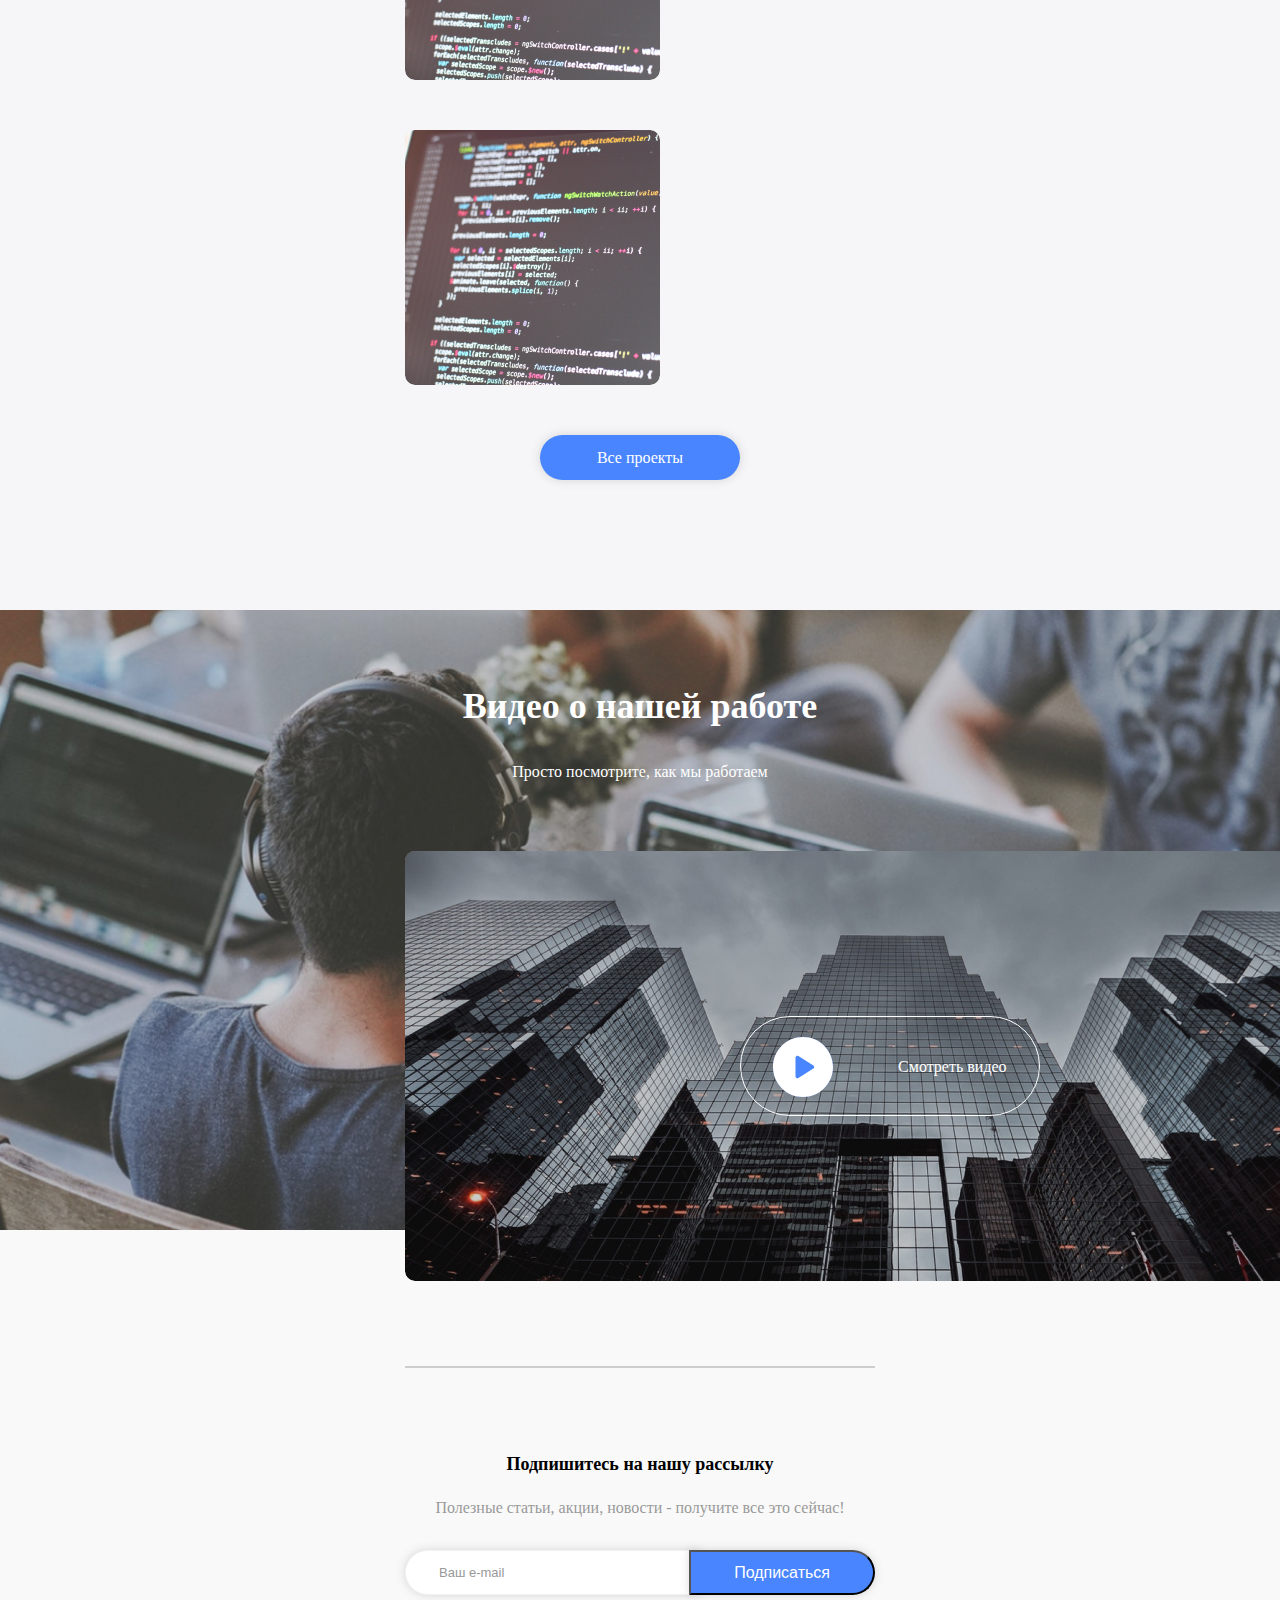
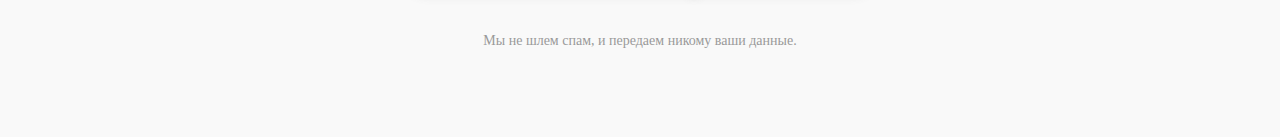
==== commit 3609a1e6: "Сайт на флексах4" ====
--- a/сайт 2/index.html
+++ b/сайт 2/index.html
@@ -227,6 +227,59 @@
                 </div>
                 <hr class="line">
             </section>
+            <section class="allProjects padding-site">
+                <h2 class="allProjects-title black-title">
+                    Наши проекты
+                </h2>
+                <p class="allProjects-subtitle black-subtitle">
+                    Lorem Ipsum - это текст-"рыба", часто используемый в печати и вэб-дизайне. Lorem Ipsum является стандартной "рыбой" для текстов на латинице с начала XVI века.
+                </p>
+                <div class="allProjects-row">
+                    <img src="img/Rectangl.jpg" alt="allProjects-photo" class="allProjects-photo">
+                    <img src="img/Rectangl.jpg" alt="allProjects-photo" class="allProjects-photo">
+                    <img src="img/Rectangl.jpg" alt="allProjects-photo" class="allProjects-photo">
+                    <img src="img/Rectangl.jpg" alt="allProjects-photo" class="allProjects-photo">
+                </div>
+                <p class="allProjects-button button">
+                    <a href="#" class="link">
+                        Все проекты
+                    </a>
+                </p>
+            </section>
+            <section class="subcribe padding-site">
+                <div class="subcribe-color">
+                </div>
+                <h2 class="subcribe-title white-title">
+                    Видео о нашей работе
+                </h2>
+                <p class="subcribe-subtitle white-subtitle">
+                    Просто посмотрите, как мы работаем
+                </p>
+                <div class="subcribe-video">
+                    <div class="subcribe-play">
+                        <a href="#" class="subcribe-link">
+                            <img src="img/play-button.svg" alt="subcribe-play-button" class="subcribe-play-button">
+                            <p class="subcribe-go white-subtitle">
+                                Смотреть видео
+                            </p>
+                        </a>
+                    </div>
+                </div>
+                <hr class="line">
+                <h3 class="subcribe-small-title small-title">
+                    Подпишитесь на нашу рассылку
+                </h3>
+                <p class="subcribe-bottomsubtitle black-subtitle">
+                    Полезные статьи, акции, новости - получите все это сейчас!
+                </p>
+                <form class="subcribe-form">
+                    <input type="email" class="subcribe-email" value="Ваш e-mail">
+                    <input type="submit" value="Подписаться" class="subcribe-submit">
+                </form>
+                <p class="subcribe-small-subtitle small-subtitle">
+                    Мы не шлем спам, и передаем никому ваши данные.
+                </p>
+            </section>
         </main>
     </div>
 </body>
--- a/сайт 2/css/style.css
+++ b/сайт 2/css/style.css
@@ -78,6 +78,7 @@
     top: 0;
     left: 0;
     width: 100%;
+    z-index: 100;
 }
 
 .menu {
@@ -130,12 +131,12 @@
 .intro-subtitle {
     margin: auto;
     padding-bottom: 20px;
+    text-align: center;
 }
 
 .white-subtitle {
     font-weight: 500;
     font-size: 16px;
-    text-align: center;
     color: #FFFFFF;
 }
 
@@ -399,4 +400,154 @@
 
 .allServices-subtitle {
     margin-bottom: 30px;
+}
+
+/* Свойства для allProjects */
+.allProjects {
+    padding-top: 100px;
+    padding-bottom: 130px;
+    min-height: 50vh;
+    background: #F6F6F8;
+}
+
+.allProjects-title {
+    text-align: center;
+}
+
+.allProjects-subtitle {
+    width: 730px;
+    margin: auto;
+    text-align: center;
+    padding-top: 50px;
+    padding-bottom: 70px;
+}
+
+.allProjects-row {
+    display: flex;
+    flex-wrap: wrap;
+    align-items: flex-start;
+    justify-content: space-between;
+}
+
+.allProjects-photo {
+    border-radius: 10px;
+    margin-bottom: 50px;
+}
+
+.allProjects-button {
+    margin: auto;
+}
+
+/* Свойства для subcribe */
+.subcribe {
+    padding-top: 70px;
+    padding-bottom: 85px;
+    position: relative;
+    min-height: 50vh;
+}
+
+.subcribe-color {
+    position: absolute;
+    top: 0;
+    left: 0;
+    background: url(../img/Rectang.jpg) no-repeat center;
+    background-size: cover;
+    height: 55%;
+    width: 100%;
+    z-index: -1;
+}
+
+.subcribe-title {
+    text-align: center;
+}
+
+.subcribe-subtitle {
+    text-align: center;
+    margin-top: 30px;
+    margin-bottom: 70px;
+}
+
+.subcribe-video {
+    width: 970px;
+    height: 430px;
+    background: url(../img/Recta.jpg) no-repeat center;
+    border-radius: 10px;
+    margin: auto;
+    margin-bottom: 85px;
+    display: flex;
+    align-items: center;
+    justify-content: center;
+}
+
+.subcribe-play {
+    border: 1px solid #FFFFFF;
+    border-radius: 200px;
+    width: 300px;
+    height: 100px;
+}
+
+.subcribe-link {
+    line-height: 100px;
+    display: flex;
+    align-items: center;
+    justify-content: space-around;
+    text-decoration: none;
+}
+
+.subcribe-small-title {
+    margin-top: 85px;
+    margin-bottom: 20px;
+    text-align: center;
+}
+
+.subcribe-bottomsubtitle {
+    margin-bottom: 30px;
+    text-align: center;
+}
+
+.subcribe-small-subtitle {
+    margin-top: 35px;
+    text-align: center;
+}
+
+.subcribe-form {
+    display: flex;
+    align-items: center;
+    justify-content: center;
+}
+
+.subcribe-email {
+    border: 1px solid #F2F2F2;
+    box-shadow: 0px 0px 10px rgba(111, 111, 111, 0.25);
+    border-top-left-radius: 30px;
+    border-bottom-left-radius: 30px;
+    width: 300px;
+    height: 45px;
+    padding-left: 33px;
+    font-size: 13px;
+    color: #999999;
+}
+
+.subcribe-submit {
+    background: #4985FF;
+    box-shadow: 0px 0px 10px rgba(111, 111, 111, 0.25);
+    border-radius: 0px 30px 30px 0px;
+    width: 190px;
+    height: 45px;
+    font-weight: 500;
+    font-size: 16px;
+    line-height: 20px;
+    text-align: center;
+    color: #FFFFFF;
+    margin-left: -10px;
+}
+
+.subcribe-submit:hover {
+    background: #FFFFFF;
+    box-shadow: #4985ff 0 0 0 4px;
+    color: #4985ff;
+}
+
+.subcribe-submit:active {
+    box-shadow: #4985ff 0 0 0 2px;
 }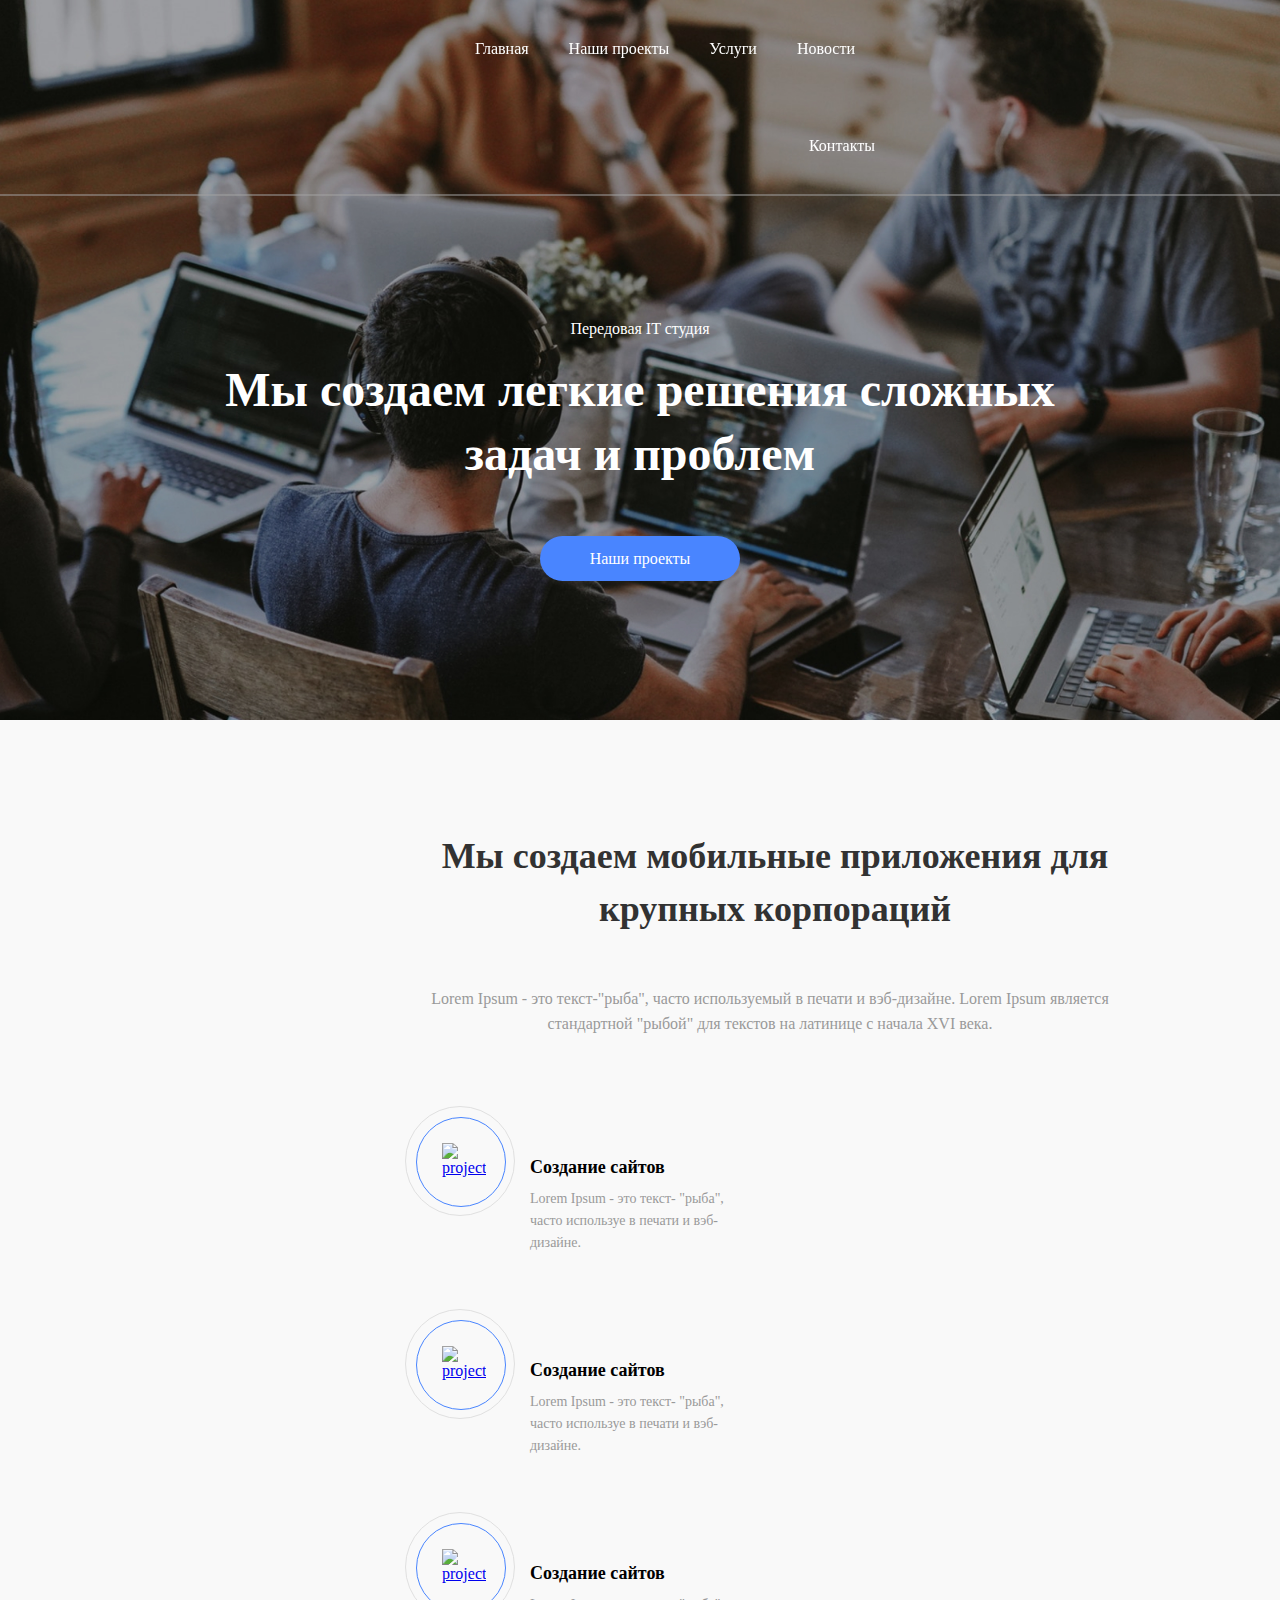
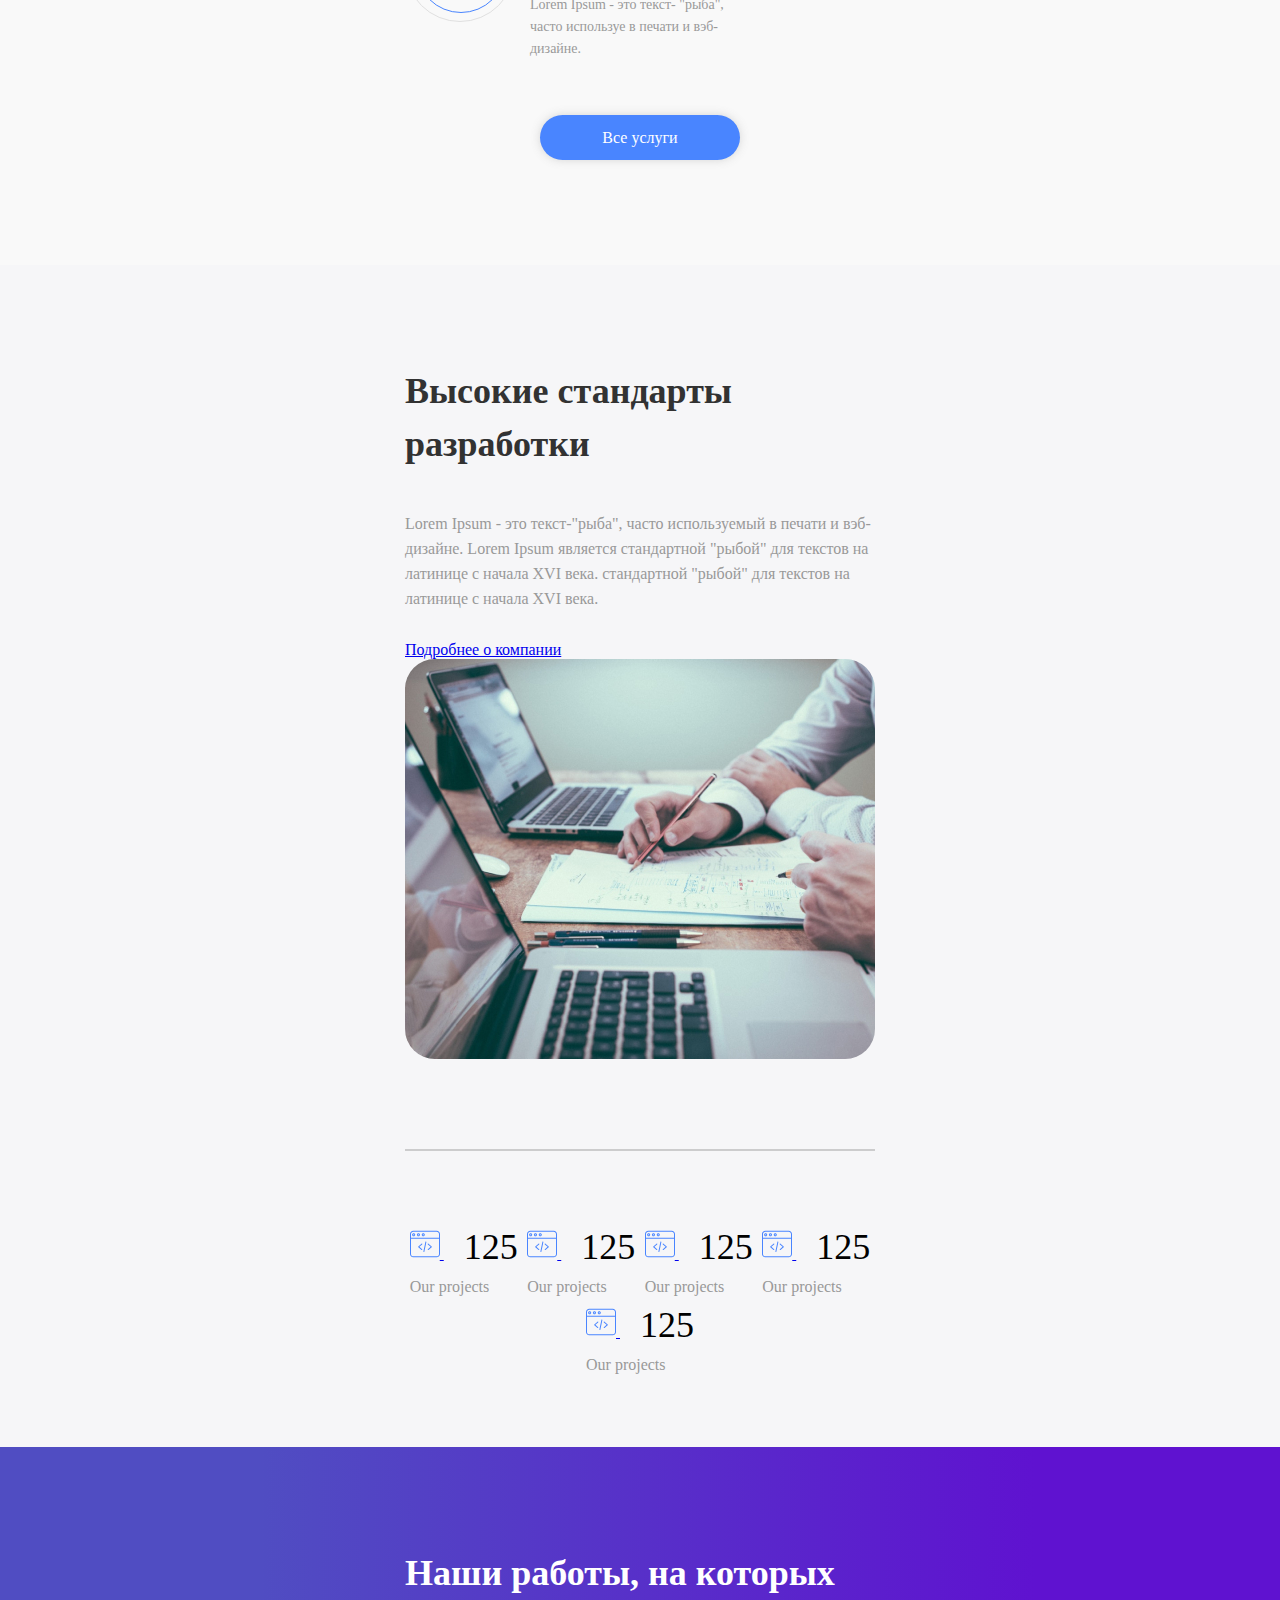
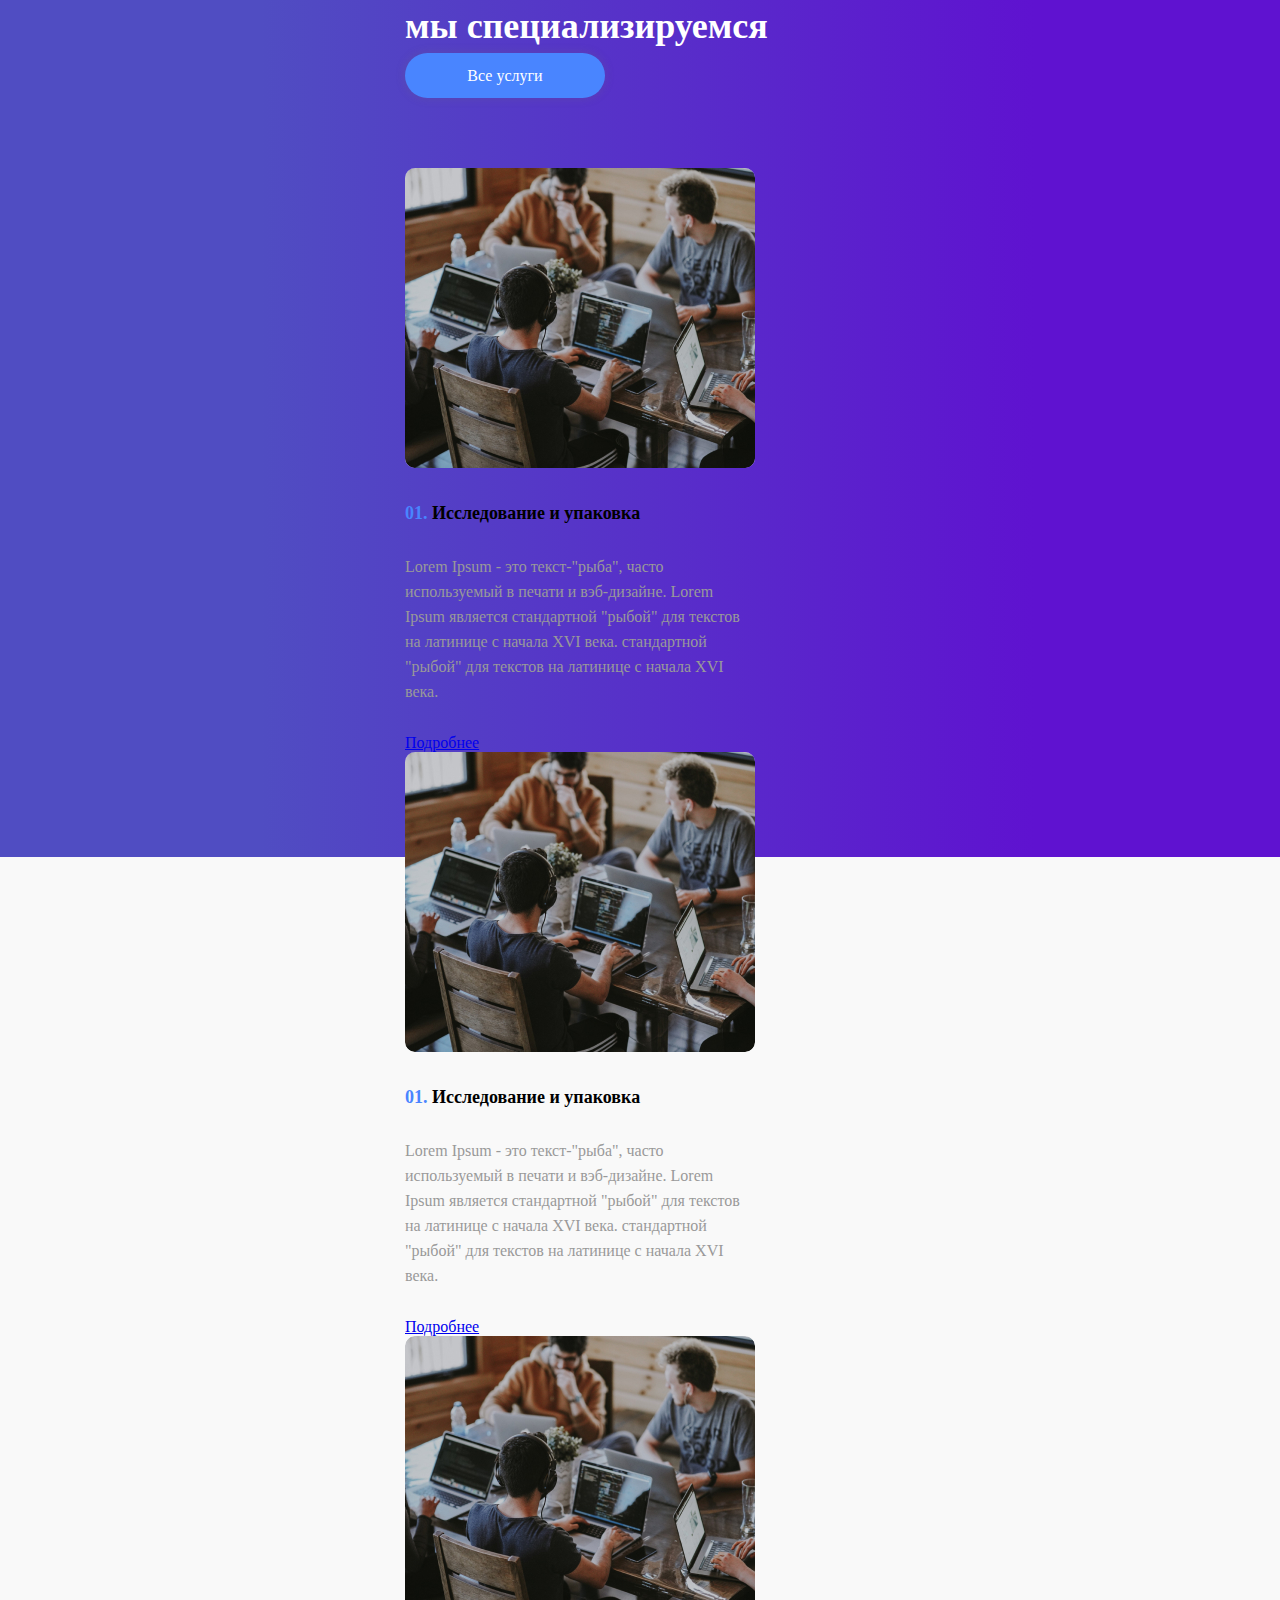
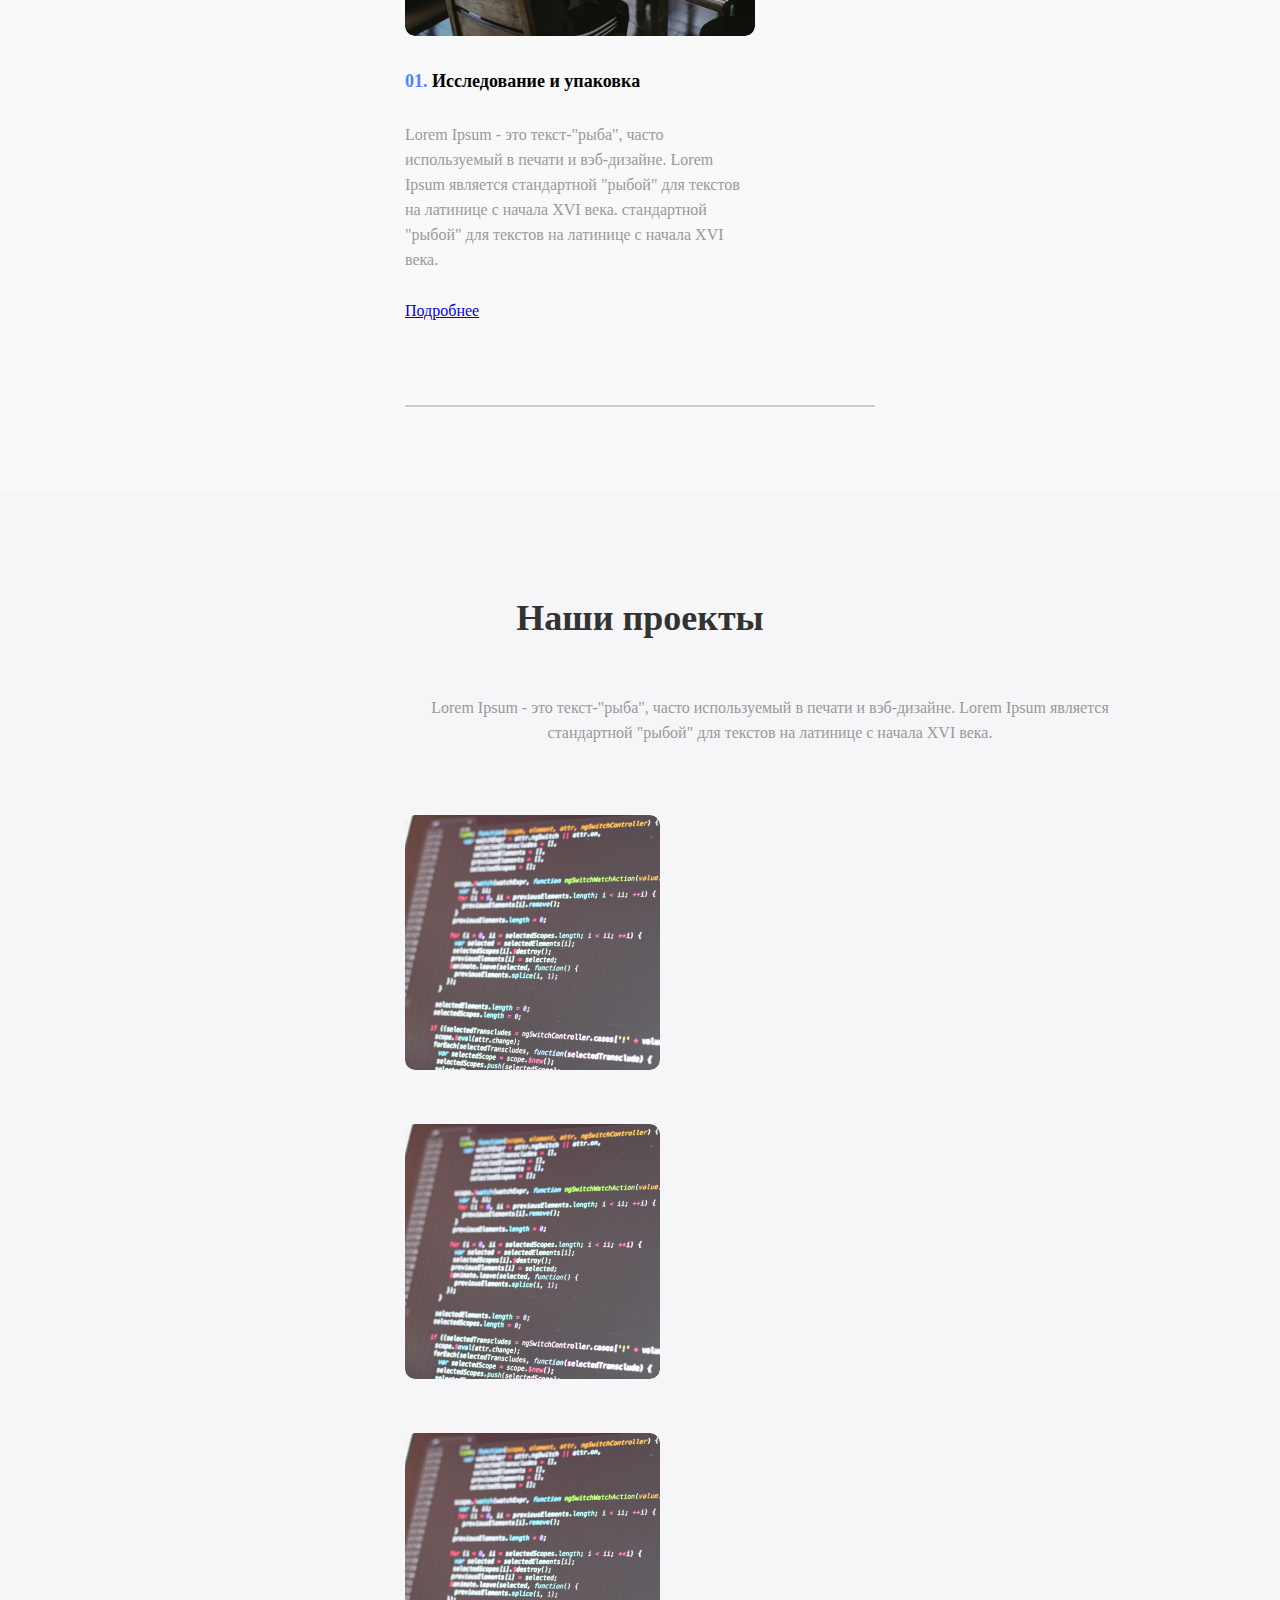
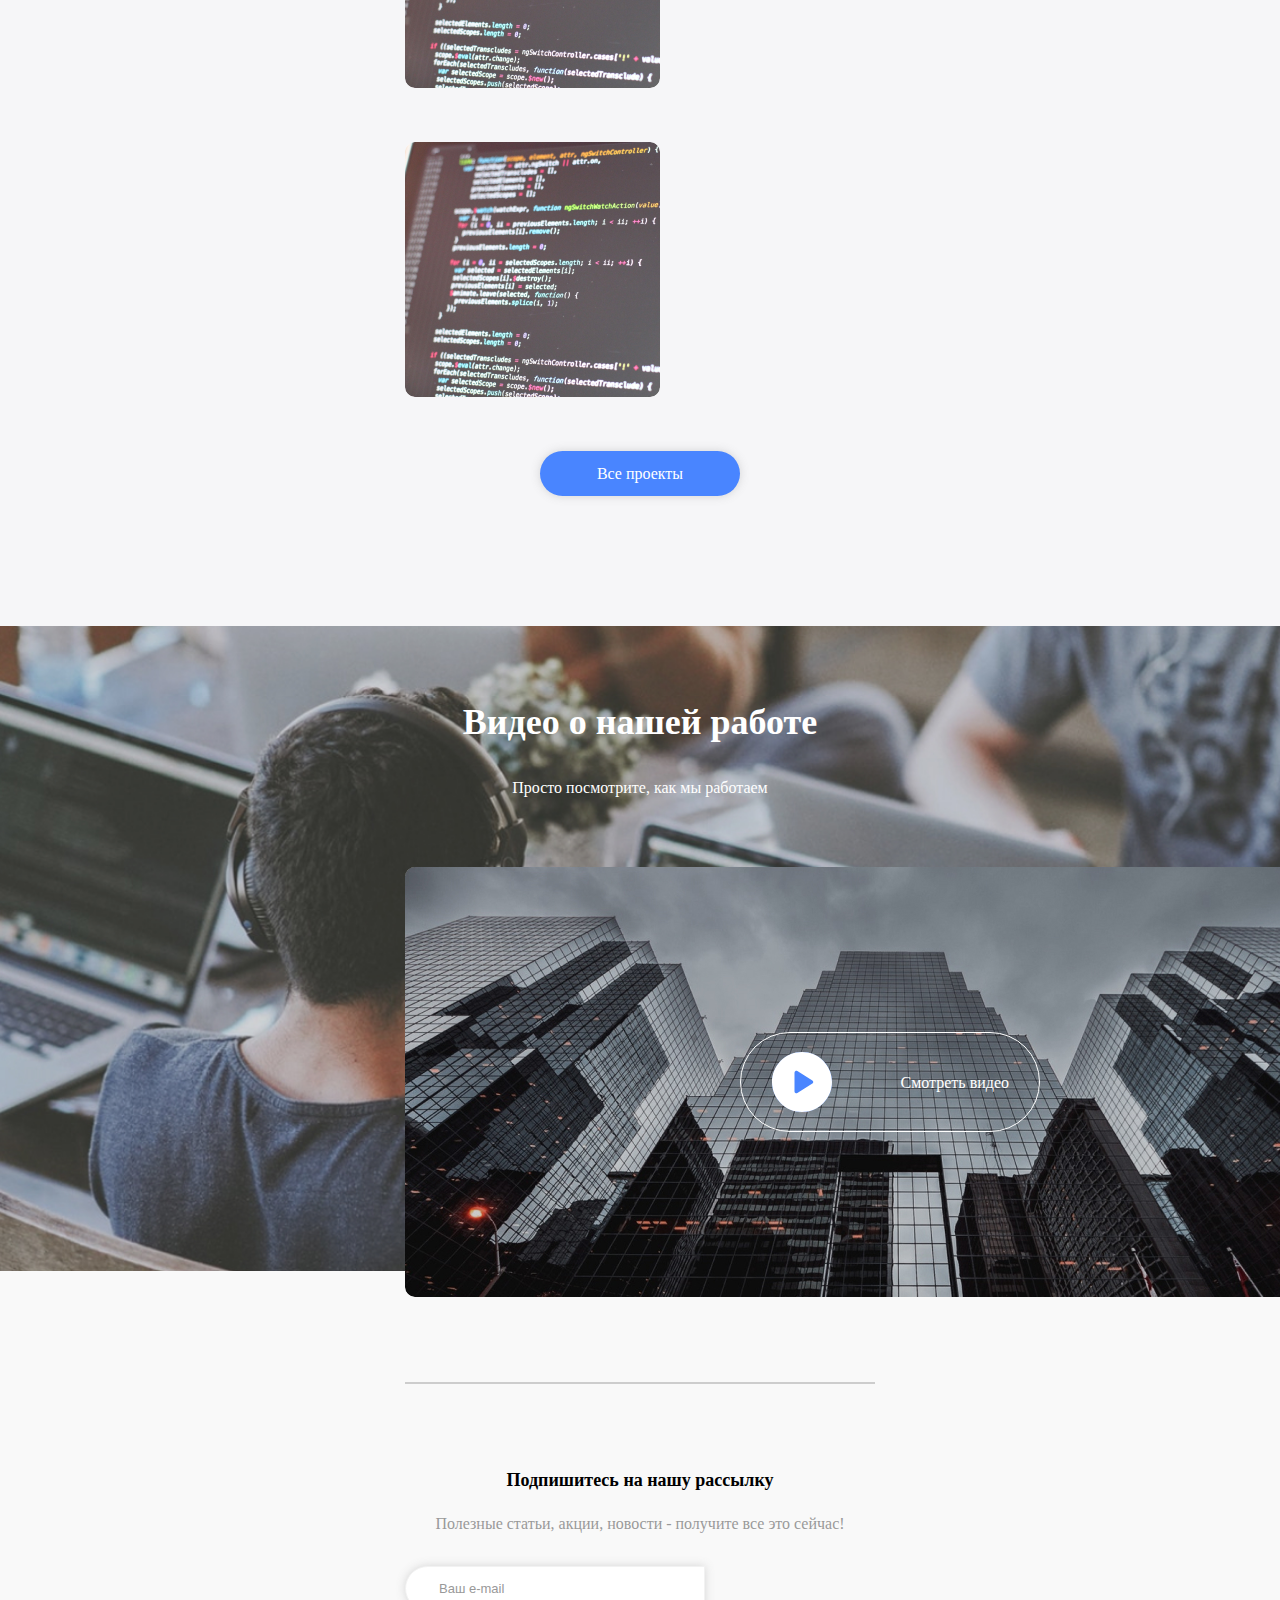
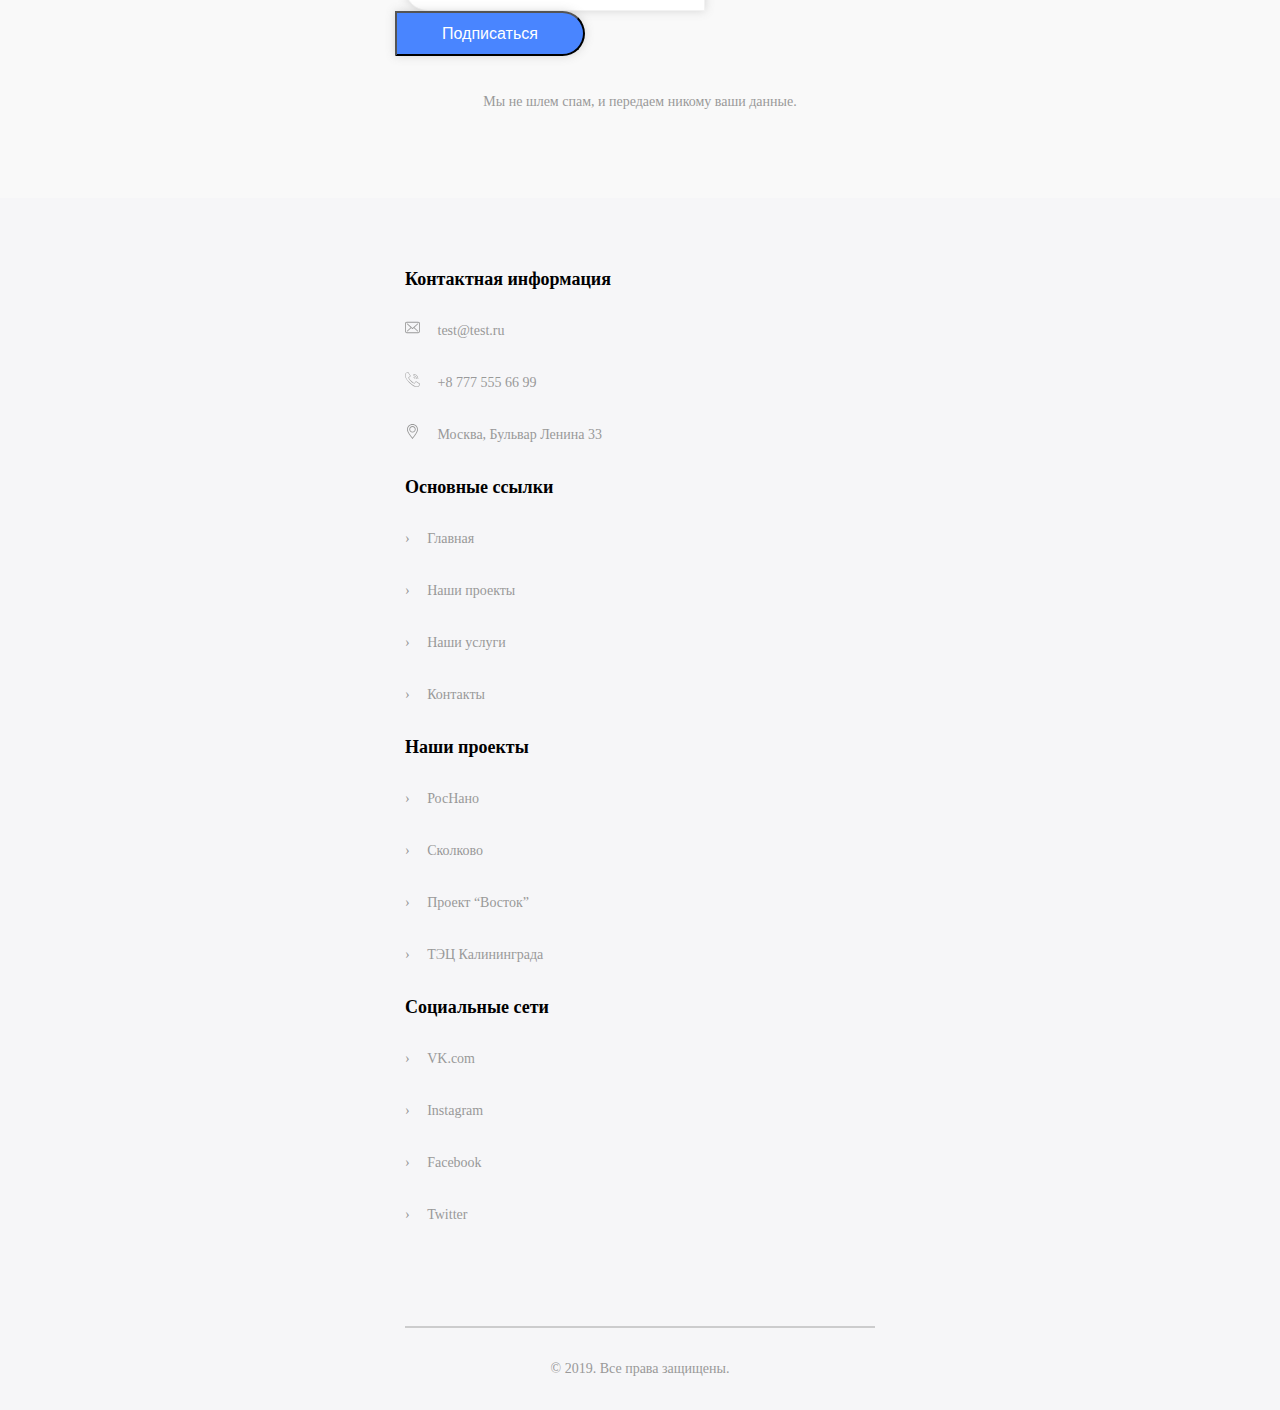
==== commit 32be6bca: "Сайт на флексах5" ====
--- a/сайт 2/index.html
+++ b/сайт 2/index.html
@@ -1,11 +1,13 @@
 <!DOCTYPE html>
 <html lang="en">
+
 <head>
     <meta charset="UTF-8">
     <meta name="viewport" content="width=device-width, initial-scale=1.0">
-    <title>Document</title>
+    <title>Передовая IT студия</title>
     <link rel="stylesheet" href="css/style.css">
 </head>
+
 <body>
     <div class="container">
         <header>
@@ -49,7 +51,8 @@
                     Мы создаем мобильные приложения для крупных корпораций
                 </h2>
                 <p class="services-subtitle black-subtitle">
-                    Lorem Ipsum - это текст-"рыба", часто используемый в печати и вэб-дизайне. Lorem Ipsum является стандартной "рыбой" для текстов на латинице с начала XVI века.
+                    Lorem Ipsum - это текст-"рыба", часто используемый в печати и вэб-дизайне. Lorem Ipsum является
+                    стандартной "рыбой" для текстов на латинице с начала XVI века.
                 </p>
                 <div class="services-row">
                     <div class="services-column">
@@ -117,7 +120,9 @@
                             Высокие стандарты разработки
                         </h2>
                         <p class="aboutUs-subtitle black-subtitle">
-                            Lorem Ipsum - это текст-"рыба", часто используемый в печати и вэб-дизайне. Lorem Ipsum является стандартной "рыбой" для текстов на латинице с начала XVI века. стандартной "рыбой" для текстов на латинице с начала XVI века.
+                            Lorem Ipsum - это текст-"рыба", часто используемый в печати и вэб-дизайне. Lorem Ipsum
+                            является стандартной "рыбой" для текстов на латинице с начала XVI века. стандартной "рыбой"
+                            для текстов на латинице с начала XVI века.
                         </p>
                         <a href="#" class="aboutUs-link">
                             Подробнее о компании
@@ -129,43 +134,53 @@
                 <hr class="line">
                 <div class="aboutUs-bottomrow">
                     <div class="aboutUs-column">
-                        <img src="img/web-programming.svg" alt="project">
-                        <p class="aboutUs-number">
-                            125
-                        </p>
-                        <p class="aboutUs-paragraph black-subtitle">
-                            Our projects
-                        </p>
-                    </div>
-                    <div class="aboutUs-column">
-                        <img src="img/web-programming.svg" alt="project">
-                        <p class="aboutUs-number">
-                            125
-                        </p>
-                        <p class="aboutUs-paragraph black-subtitle">
-                            Our projects
-                        </p>
-                    </div>
-                    <div class="aboutUs-column">
-                        <img src="img/web-programming.svg" alt="project">
-                        <p class="aboutUs-number">
-                            125
-                        </p>
-                        <p class="aboutUs-paragraph black-subtitle">
-                            Our projects
-                        </p>
-                    </div>
-                    <div class="aboutUs-column">
-                        <img src="img/web-programming.svg" alt="project">
-                        <p class="aboutUs-number">
-                            125
-                        </p>
-                        <p class="aboutUs-paragraph black-subtitle">
-                            Our projects
-                        </p>
-                    </div>
-                    <div class="aboutUs-column">
-                        <img src="img/web-programming.svg" alt="project">
+                        <a href="#">
+                            <img src="img/web-programming.svg" alt="project">
+                        </a>
+                        <p class="aboutUs-number">
+                            125
+                        </p>
+                        <p class="aboutUs-paragraph black-subtitle">
+                            Our projects
+                        </p>
+                    </div>
+                    <div class="aboutUs-column">
+                        <a href="#">
+                            <img src="img/web-programming.svg" alt="project">
+                        </a>
+                        <p class="aboutUs-number">
+                            125
+                        </p>
+                        <p class="aboutUs-paragraph black-subtitle">
+                            Our projects
+                        </p>
+                    </div>
+                    <div class="aboutUs-column">
+                        <a href="#">
+                            <img src="img/web-programming.svg" alt="project">
+                        </a>
+                        <p class="aboutUs-number">
+                            125
+                        </p>
+                        <p class="aboutUs-paragraph black-subtitle">
+                            Our projects
+                        </p>
+                    </div>
+                    <div class="aboutUs-column">
+                        <a href="#">
+                            <img src="img/web-programming.svg" alt="project">
+                        </a>
+                        <p class="aboutUs-number">
+                            125
+                        </p>
+                        <p class="aboutUs-paragraph black-subtitle">
+                            Our projects
+                        </p>
+                    </div>
+                    <div class="aboutUs-column">
+                        <a href="#">
+                            <img src="img/web-programming.svg" alt="project">
+                        </a>
                         <p class="aboutUs-number">
                             125
                         </p>
@@ -189,36 +204,42 @@
                 </div>
                 <div class="allServices-bottomrow">
                     <div class="allServices-column">
-                        <img src="../сайт 2/img/Rectangle 2.2.jpg" alt="allServices-photo" class="allServices-photo">
+                        <img src="../сайт 2/img/allServices-photo.jpg" alt="allServices-photo" class="allServices-photo">
                         <h2 class="allServices-small-title small-title">
                             <span class="allServices-span"> 01.</span> Исследование и упаковка
                         </h2>
                         <p class="allServices-subtitle black-subtitle">
-                            Lorem Ipsum - это текст-"рыба", часто используемый в печати и вэб-дизайне. Lorem Ipsum является стандартной "рыбой" для текстов на латинице с начала XVI века. стандартной "рыбой" для текстов на латинице с начала XVI века.
+                            Lorem Ipsum - это текст-"рыба", часто используемый в печати и вэб-дизайне. Lorem Ipsum
+                            является стандартной "рыбой" для текстов на латинице с начала XVI века. стандартной "рыбой"
+                            для текстов на латинице с начала XVI века.
                         </p>
                         <a href="#" class="allServices-link">
                             Подробнее
                         </a>
                     </div>
                     <div class="allServices-column">
-                        <img src="../сайт 2/img/Rectangle 2.2.jpg" alt="allServices-photo" class="allServices-photo">
+                        <img src="../сайт 2/img/allServices-photo.jpg" alt="allServices-photo" class="allServices-photo">
                         <h2 class="allServices-small-title small-title">
                             <span class="allServices-span"> 01.</span> Исследование и упаковка
                         </h2>
                         <p class="allServices-subtitle black-subtitle">
-                            Lorem Ipsum - это текст-"рыба", часто используемый в печати и вэб-дизайне. Lorem Ipsum является стандартной "рыбой" для текстов на латинице с начала XVI века. стандартной "рыбой" для текстов на латинице с начала XVI века.
+                            Lorem Ipsum - это текст-"рыба", часто используемый в печати и вэб-дизайне. Lorem Ipsum
+                            является стандартной "рыбой" для текстов на латинице с начала XVI века. стандартной "рыбой"
+                            для текстов на латинице с начала XVI века.
                         </p>
                         <a href="#" class="allServices-link">
                             Подробнее
                         </a>
                     </div>
                     <div class="allServices-column">
-                        <img src="../сайт 2/img/Rectangle 2.2.jpg" alt="allServices-photo" class="allServices-photo">
+                        <img src="../сайт 2/img/allServices-photo.jpg" alt="allServices-photo" class="allServices-photo">
                         <h2 class="allServices-small-title small-title">
                             <span class="allServices-span"> 01.</span> Исследование и упаковка
                         </h2>
                         <p class="allServices-subtitle black-subtitle">
-                            Lorem Ipsum - это текст-"рыба", часто используемый в печати и вэб-дизайне. Lorem Ipsum является стандартной "рыбой" для текстов на латинице с начала XVI века. стандартной "рыбой" для текстов на латинице с начала XVI века.
+                            Lorem Ipsum - это текст-"рыба", часто используемый в печати и вэб-дизайне. Lorem Ipsum
+                            является стандартной "рыбой" для текстов на латинице с начала XVI века. стандартной "рыбой"
+                            для текстов на латинице с начала XVI века.
                         </p>
                         <a href="#" class="allServices-link">
                             Подробнее
@@ -232,13 +253,22 @@
                     Наши проекты
                 </h2>
                 <p class="allProjects-subtitle black-subtitle">
-                    Lorem Ipsum - это текст-"рыба", часто используемый в печати и вэб-дизайне. Lorem Ipsum является стандартной "рыбой" для текстов на латинице с начала XVI века.
+                    Lorem Ipsum - это текст-"рыба", часто используемый в печати и вэб-дизайне. Lorem Ipsum является
+                    стандартной "рыбой" для текстов на латинице с начала XVI века.
                 </p>
                 <div class="allProjects-row">
-                    <img src="img/Rectangl.jpg" alt="allProjects-photo" class="allProjects-photo">
-                    <img src="img/Rectangl.jpg" alt="allProjects-photo" class="allProjects-photo">
-                    <img src="img/Rectangl.jpg" alt="allProjects-photo" class="allProjects-photo">
-                    <img src="img/Rectangl.jpg" alt="allProjects-photo" class="allProjects-photo">
+                    <a href="#">
+                        <img src="img/allProjects-photo.jpg" alt="allProjects-photo" class="allProjects-photo">
+                    </a>
+                    <a href="#">
+                        <img src="img/allProjects-photo.jpg" alt="allProjects-photo" class="allProjects-photo">
+                    </a>
+                    <a href="">
+                        <img src="img/allProjects-photo.jpg" alt="allProjects-photo" class="allProjects-photo">
+                    </a>
+                    <a href="#">
+                        <img src="img/allProjects-photo.jpg" alt="allProjects-photo" class="allProjects-photo">
+                    </a>
                 </div>
                 <p class="allProjects-button button">
                     <a href="#" class="link">
@@ -256,14 +286,9 @@
                     Просто посмотрите, как мы работаем
                 </p>
                 <div class="subcribe-video">
-                    <div class="subcribe-play">
-                        <a href="#" class="subcribe-link">
-                            <img src="img/play-button.svg" alt="subcribe-play-button" class="subcribe-play-button">
-                            <p class="subcribe-go white-subtitle">
-                                Смотреть видео
-                            </p>
-                        </a>
-                    </div>
+                    <a href="#" class="subcribe-link white-subtitle">
+                        Смотреть видео
+                    </a>
                 </div>
                 <hr class="line">
                 <h3 class="subcribe-small-title small-title">
@@ -273,14 +298,90 @@
                     Полезные статьи, акции, новости - получите все это сейчас!
                 </p>
                 <form class="subcribe-form">
-                    <input type="email" class="subcribe-email" value="Ваш e-mail">
-                    <input type="submit" value="Подписаться" class="subcribe-submit">
+                    <fieldset class="subcribe-fieldset">
+                        <input type="email" value="Ваш e-mail" name="e-mail" class="subcribe-email" >
+                        <input type="submit" value="Подписаться" name="subscribe" class="subcribe-submit">
+                    </fieldset>
                 </form>
                 <p class="subcribe-small-subtitle small-subtitle">
                     Мы не шлем спам, и передаем никому ваши данные.
                 </p>
             </section>
+            <section class="footer padding-site">
+                <div class="footer-row">
+                    <div class="footer-column">
+                        <h3 class="footer-small-title small-title">
+                            Контактная информация
+                        </h3>
+                        <a href="#" class="footer-small-subtitle small-subtitle">
+                            <img src="img/envelope.svg" alt="envelope"> &emsp;test@test.ru
+                        </a>
+                        <a href="#" class="footer-small-subtitle small-subtitle">
+                            <img src="img/call.svg" alt="call"> &emsp;+8 777 555 66 99
+                        </a>
+                        <a href="#" class="footer-small-subtitle small-subtitle">
+                            <img src="img/placeholder.svg" alt="placeholder"> &emsp;Москва, Бульвар Ленина 33
+                        </a>
+                    </div>
+                    <div class="footer-column">
+                        <h3 class="footer-small-title small-title">
+                            Основные ссылки
+                        </h3>
+                        <a href="#" class="footer-small-subtitle small-subtitle">
+                            &rsaquo; &emsp;Главная
+                        </a>
+                        <a href="#" class="footer-small-subtitle small-subtitle">
+                            &rsaquo; &emsp;Наши проекты
+                        </a>
+                        <a href="#" class="footer-small-subtitle small-subtitle">
+                            &rsaquo; &emsp;Наши услуги
+                        </a>
+                        <a href="#" class="footer-small-subtitle small-subtitle">
+                            &rsaquo; &emsp;Контакты
+                        </a>
+                    </div>
+                    <div class="footer-column">
+                        <h3 class="footer-small-title small-title">
+                            Наши проекты
+                        </h3>
+                        <a href="#" target="_blank" class="footer-small-subtitle small-subtitle">
+                            &rsaquo; &emsp;РосНано
+                        </a>
+                        <a href="#" target="_blank" class="footer-small-subtitle small-subtitle">
+                            &rsaquo; &emsp;Сколково
+                        </a>
+                        <a href="#" target="_blank" class="footer-small-subtitle small-subtitle">
+                            &rsaquo; &emsp;Проект “Восток”
+                        </a>
+                        <a href="#" target="_blank" class="footer-small-subtitle small-subtitle">
+                            &rsaquo; &emsp;ТЭЦ Калининграда
+                        </a>
+                    </div>
+                    <div class="footer-column">
+                        <h3 class="footer-small-title small-title">
+                            Социальные сети
+                        </h3>
+                        <a href="#" target="_blank" class="footer-small-subtitle small-subtitle">
+                            &rsaquo; &emsp;VK.com
+                        </a>
+                        <a href="#" target="_blank" class="footer-small-subtitle small-subtitle">
+                            &rsaquo; &emsp;Instagram
+                        </a>
+                        <a href="#" target="_blank" class="footer-small-subtitle small-subtitle">
+                            &rsaquo; &emsp;Facebook
+                        </a>
+                        <a href="#" target="_blank" class="footer-small-subtitle small-subtitle">
+                            &rsaquo; &emsp;Twitter
+                        </a>
+                    </div>
+                </div>
+                <hr class="line">
+                <p class="footer-rights small-subtitle">
+                    &copy; 2019. Все права защищены.
+                </p>
+            </section>
         </main>
     </div>
 </body>
+
 </html>--- a/сайт 2/css/style.css
+++ b/сайт 2/css/style.css
@@ -6,48 +6,64 @@
     font-style: normal;
     font-weight: 400;
     src: local('Montserrat Regular'), local('Montserrat-Regular'),
-         url('fonts/montserrat-v14-latin_cyrillic-regular.woff2') format('woff2'), /* Chrome 26+, Opera 23+, Firefox 39+ */
-         url('fonts/montserrat-v14-latin_cyrillic-regular.woff') format('woff'); /* Chrome 6+, Firefox 3.6+, IE 9+, Safari 5.1+ */
-  }
-  /* montserrat-500 - latin_cyrillic */
-  @font-face {
+        url('../fonts/montserrat-v14-latin_cyrillic-regular.woff2') format('woff2'),
+        /* Chrome 26+, Opera 23+, Firefox 39+ */
+        url('../fonts/montserrat-v14-latin_cyrillic-regular.woff') format('woff');
+    /* Chrome 6+, Firefox 3.6+, IE 9+, Safari 5.1+ */
+}
+
+/* montserrat-500 - latin_cyrillic */
+@font-face {
     font-family: 'Montserrat';
     font-style: normal;
     font-weight: 500;
     src: local('Montserrat Medium'), local('Montserrat-Medium'),
-         url('../fonts/montserrat-v14-latin_cyrillic-500.woff2') format('woff2'), /* Chrome 26+, Opera 23+, Firefox 39+ */
-         url('../fonts/montserrat-v14-latin_cyrillic-500.woff') format('woff'); /* Chrome 6+, Firefox 3.6+, IE 9+, Safari 5.1+ */
-  }
-  /* montserrat-600 - latin_cyrillic */
-  @font-face {
+        url('../fonts/montserrat-v14-latin_cyrillic-500.woff2') format('woff2'),
+        /* Chrome 26+, Opera 23+, Firefox 39+ */
+        url('../fonts/montserrat-v14-latin_cyrillic-500.woff') format('woff');
+    /* Chrome 6+, Firefox 3.6+, IE 9+, Safari 5.1+ */
+}
+
+/* montserrat-600 - latin_cyrillic */
+@font-face {
     font-family: 'Montserrat';
     font-style: normal;
     font-weight: 600;
     src: local('Montserrat SemiBold'), local('Montserrat-SemiBold'),
-         url('../fonts/montserrat-v14-latin_cyrillic-600.woff2') format('woff2'), /* Chrome 26+, Opera 23+, Firefox 39+ */
-         url('../fonts/montserrat-v14-latin_cyrillic-600.woff') format('woff'); /* Chrome 6+, Firefox 3.6+, IE 9+, Safari 5.1+ */
-  }
-  /* montserrat-700 - latin_cyrillic */
-  @font-face {
+        url('../fonts/montserrat-v14-latin_cyrillic-600.woff2') format('woff2'),
+        /* Chrome 26+, Opera 23+, Firefox 39+ */
+        url('../fonts/montserrat-v14-latin_cyrillic-600.woff') format('woff');
+    /* Chrome 6+, Firefox 3.6+, IE 9+, Safari 5.1+ */
+}
+
+/* montserrat-700 - latin_cyrillic */
+@font-face {
     font-family: 'Montserrat';
     font-style: normal;
     font-weight: 700;
     src: local('Montserrat Bold'), local('Montserrat-Bold'),
-         url('../fonts/montserrat-v14-latin_cyrillic-700.woff2') format('woff2'), /* Chrome 26+, Opera 23+, Firefox 39+ */
-         url('../fonts/montserrat-v14-latin_cyrillic-700.woff') format('woff'); /* Chrome 6+, Firefox 3.6+, IE 9+, Safari 5.1+ */
-  }
-  /* montserrat-800 - latin_cyrillic */
-  @font-face {
+        url('../fonts/montserrat-v14-latin_cyrillic-700.woff2') format('woff2'),
+        /* Chrome 26+, Opera 23+, Firefox 39+ */
+        url('../fonts/montserrat-v14-latin_cyrillic-700.woff') format('woff');
+    /* Chrome 6+, Firefox 3.6+, IE 9+, Safari 5.1+ */
+}
+
+/* montserrat-800 - latin_cyrillic */
+@font-face {
     font-family: 'Montserrat';
     font-style: normal;
     font-weight: 800;
     src: local('Montserrat ExtraBold'), local('Montserrat-ExtraBold'),
-         url('../fonts/montserrat-v14-latin_cyrillic-800.woff2') format('woff2'), /* Chrome 26+, Opera 23+, Firefox 39+ */
-         url('../fonts/montserrat-v14-latin_cyrillic-800.woff') format('woff'); /* Chrome 6+, Firefox 3.6+, IE 9+, Safari 5.1+ */
-  }
+        url('../fonts/montserrat-v14-latin_cyrillic-800.woff2') format('woff2'),
+        /* Chrome 26+, Opera 23+, Firefox 39+ */
+        url('../fonts/montserrat-v14-latin_cyrillic-800.woff') format('woff');
+    /* Chrome 6+, Firefox 3.6+, IE 9+, Safari 5.1+ */
+}
 
 /* Общие свойства */
-*, *::before, *::after {
+*,
+*::before,
+*::after {
     margin: 0;
     padding: 0;
     box-sizing: inherit;
@@ -70,6 +86,87 @@
     padding-left: 405px;
     padding-right: 405px;
 }
+
+.line {
+    opacity: 0.5;
+    border: 1px solid #A1A1A1;
+}
+
+.white-big-title {
+    font-weight: 800;
+    font-size: 48px;
+    text-align: center;
+    color: #FFFFFF;
+    line-height: 64px;
+}
+
+.white-subtitle {
+    font-weight: 500;
+    font-size: 16px;
+    color: #FFFFFF;
+}
+
+.button {
+    width: 200px;
+    height: 45px;
+    background: #4985ff;
+    box-shadow: 0px 0px 10px rgba(111, 111, 111, 0.25);
+    border-radius: 30px;
+    text-align: center;
+}
+
+.button:hover {
+    background: #FFFFFF;
+    box-shadow: #4985ff 0 0 0 4px;
+}
+
+.button:active,
+.button:focus {
+    box-shadow: #4985ff 0 0 0 2px;
+}
+
+.button:hover>.link {
+    color: #FFFFFF;
+    color: #4985ff;
+}
+
+.link {
+    font-weight: 500;
+    font-size: 16px;
+    color: #ffffff;
+    text-decoration: none;
+    line-height: 45px;
+    display: block;
+}
+
+.black-title {
+    font-weight: bold;
+    font-size: 36px;
+    line-height: 53px;
+    color: #323232;
+}
+
+.black-subtitle {
+    font-weight: 500;
+    font-size: 16px;
+    line-height: 25px;
+    color: #999999;
+}
+
+.small-title {
+    font-weight: 600;
+    font-size: 18px;
+    line-height: 22px;
+    color: #000000;
+}
+
+.small-subtitle {
+    font-weight: 400;
+    font-size: 14px;
+    line-height: 22px;
+    color: #999999;
+}
+
 
 /* Свойства для header */
 header {
@@ -102,29 +199,21 @@
     padding: 0 20px;
 }
 
-.menu-list:last-child .menu-link{
+.menu-list:last-child .menu-link {
     padding-right: 0;
 }
-.menu-link-active {
+
+.menu-link:active,
+.menu-link:focus, 
+.menu-link:hover {
     border-bottom: 2px solid #ffffff;
-}
-
-.menu-link:hover,
-.menu-link:focus,
-.menu-link:active {
-    border-bottom: 2px solid #ffffff;
-}
-
-.line {
-    opacity: 0.5;
-    border: 1px solid #A1A1A1;
 }
 
 /* Свойства для intro */
 .intro {
-    background: url(../img/Rectangle.jpg) no-repeat center;
+    background: url(../img/Background-intro.jpg) no-repeat center;
     background-size: cover;
-    height: 80vh;
+    min-height: 80vh;
     padding-top: 320px;
 }
 
@@ -132,12 +221,6 @@
     margin: auto;
     padding-bottom: 20px;
     text-align: center;
-}
-
-.white-subtitle {
-    font-weight: 500;
-    font-size: 16px;
-    color: #FFFFFF;
 }
 
 .intro-title {
@@ -146,48 +229,8 @@
     margin: auto;
 }
 
-.white-big-title {
-    font-weight: 800;
-    font-size: 48px;
-    text-align: center;
-    color: #FFFFFF;
-    line-height: 64px;
-}
-
 .intro-button {
     margin: auto;
-}
-
-.button {
-    width: 200px;
-    height: 45px;
-    background: #4985ff;
-    box-shadow: 0px 0px 10px rgba(111, 111, 111, 0.25);
-    border-radius: 30px;
-    text-align: center;
-}
-
-.button:hover {
-    background: #FFFFFF;
-    box-shadow: #4985ff 0 0 0 4px;
-}
-
-.button:hover > .link {
-    color: #FFFFFF;
-    color: #4985ff;
-}
-
-.button:active {
-    box-shadow: #4985ff 0 0 0 2px;
-}
-
-.link {
-    font-weight: 500;
-    font-size: 16px;
-    color: #ffffff;
-    text-decoration: none;
-    line-height: 45px;
-    display: block;
 }
 
 /* Свойства для services */
@@ -204,25 +247,11 @@
     text-align: center;
 }
 
-.black-title {
-    font-weight: bold;
-    font-size: 36px;
-    line-height: 53px;
-    color: #323232;
-}
-
 .services-subtitle {
     width: 730px;
     margin: auto;
     padding-bottom: 70px;
     text-align: center;
-}
-
-.black-subtitle {
-    font-weight: 500;
-    font-size: 16px;
-    line-height: 25px;
-    color: #999999;
 }
 
 .services-row {
@@ -246,22 +275,8 @@
     margin-top: 50px;
 }
 
-.small-title {
-    font-weight: 600;
-    font-size: 18px;
-    line-height: 22px;
-    color: #000000;
-}
-
 .services-small-subtitle {
     width: 225px;
-}
-
-.small-subtitle {
-    font-weight: 500;
-    font-size: 14px;
-    line-height: 22px;
-    color: #999999;
 }
 
 .services-icon-circle {
@@ -316,7 +331,7 @@
     border-radius: 30px;
     width: 500px;
     height: 400px;
-    background: url(../img/Rectangle\ 2.jpg) center;
+    background: url(../img/aboutUs-photo.jpg) center;
 }
 
 .aboutUs-bottomrow {
@@ -353,6 +368,7 @@
     width: 100%;
     z-index: -1;
 }
+
 .allServices-toprow {
     display: flex;
     flex-wrap: wrap;
@@ -380,13 +396,14 @@
     padding-bottom: 85px;
 }
 
-
 .allServices-column {
     width: 350px;
 }
 
 .allServices-photo {
     border-radius: 10px;
+    width: 350px;
+    height: 300px;
 }
 
 .allServices-small-title {
@@ -432,6 +449,8 @@
 .allProjects-photo {
     border-radius: 10px;
     margin-bottom: 50px;
+    width: 255px;
+    height: 255px;
 }
 
 .allProjects-button {
@@ -450,7 +469,7 @@
     position: absolute;
     top: 0;
     left: 0;
-    background: url(../img/Rectang.jpg) no-repeat center;
+    background: url(../img/Background-subcribe.jpg) no-repeat center;
     background-size: cover;
     height: 55%;
     width: 100%;
@@ -470,7 +489,7 @@
 .subcribe-video {
     width: 970px;
     height: 430px;
-    background: url(../img/Recta.jpg) no-repeat center;
+    background: url(../img/Subcribe-video.jpg) no-repeat center;
     border-radius: 10px;
     margin: auto;
     margin-bottom: 85px;
@@ -479,19 +498,33 @@
     justify-content: center;
 }
 
-.subcribe-play {
+.subcribe-link {
+    display: inline-block;
+    background: url(../img/play-button.svg) no-repeat 13% center;
     border: 1px solid #FFFFFF;
     border-radius: 200px;
     width: 300px;
     height: 100px;
-}
-
-.subcribe-link {
+    text-decoration: none;
     line-height: 100px;
-    display: flex;
-    align-items: center;
-    justify-content: space-around;
-    text-decoration: none;
+    vertical-align: middle;
+    text-align: right;
+    padding-right: 30px;
+    transition: 0.7s all;
+}
+
+.subcribe-link:hover {
+    background: url(../img/play-button.svg) no-repeat center center;
+    color: transparent;
+    width: 100px;
+}
+
+.subcribe-link:active {
+    background: url(../img/play-button.svg) no-repeat center center;
+    color: transparent;
+    width: 100px;
+    background-size: 100%;
+    border: none;
 }
 
 .subcribe-small-title {
@@ -516,6 +549,9 @@
     justify-content: center;
 }
 
+.subcribe-fieldset {
+    border: none;
+}
 .subcribe-email {
     border: 1px solid #F2F2F2;
     box-shadow: 0px 0px 10px rgba(111, 111, 111, 0.25);
@@ -548,6 +584,44 @@
     color: #4985ff;
 }
 
-.subcribe-submit:active {
+.subcribe-submit:active,
+.subcribe-submit:focus {
     box-shadow: #4985ff 0 0 0 2px;
+}
+
+/* Свойства для footer */
+.footer {
+    padding-top: 70px;
+    padding-bottom: 30px;
+    min-height: 30vh;
+    background: #F6F6F8;
+}
+
+.footer-row {
+    display: flex;
+    flex-wrap: wrap;
+    align-items: flex-start;
+    justify-content: space-between;
+    flex-direction: row;
+    margin-bottom: 70px;
+}
+
+.footer-column {
+    width: 242px;
+}
+
+.footer-small-subtitle {
+    display: block;
+    text-decoration: none;
+    margin-top: 30px;
+    margin-bottom: 30px;
+}
+
+.footer-small-subtitle:hover {
+    text-decoration: underline;
+}
+
+.footer-rights {
+    margin-top: 30px;
+    text-align: center;
 }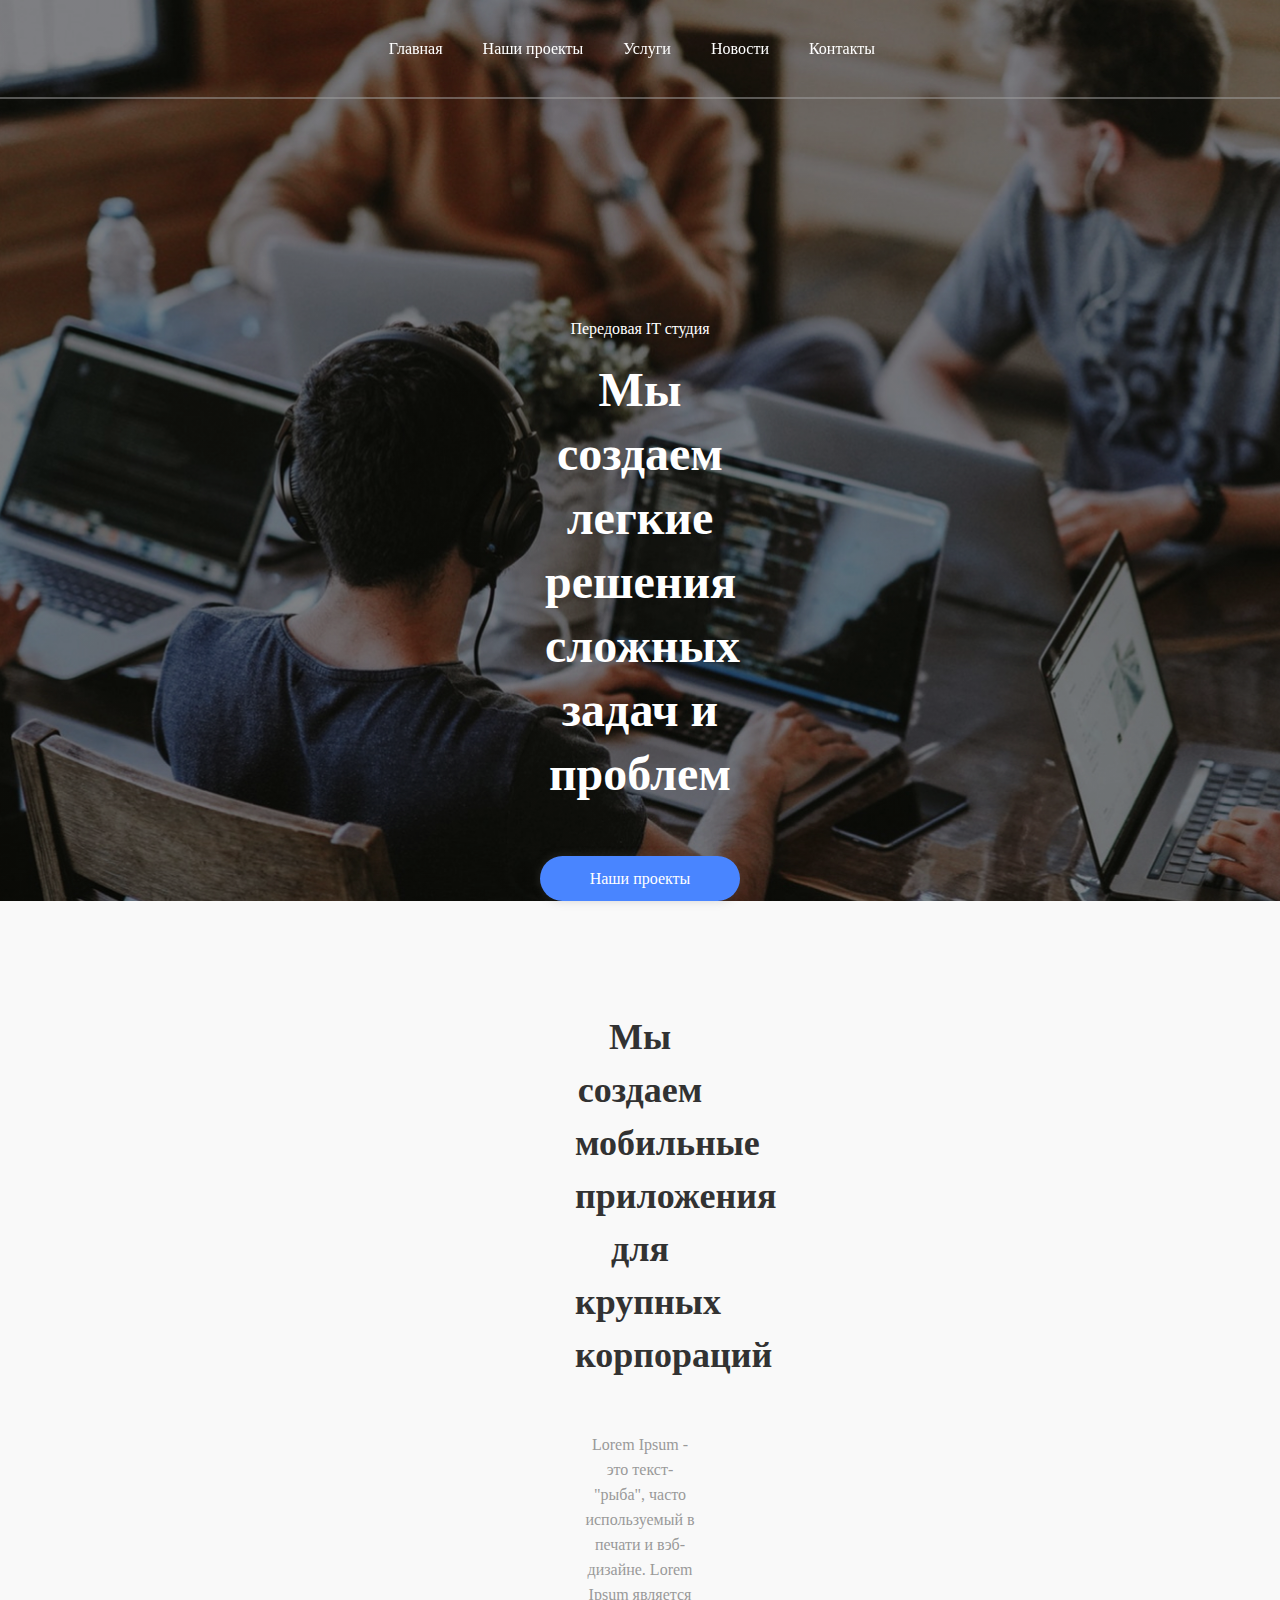
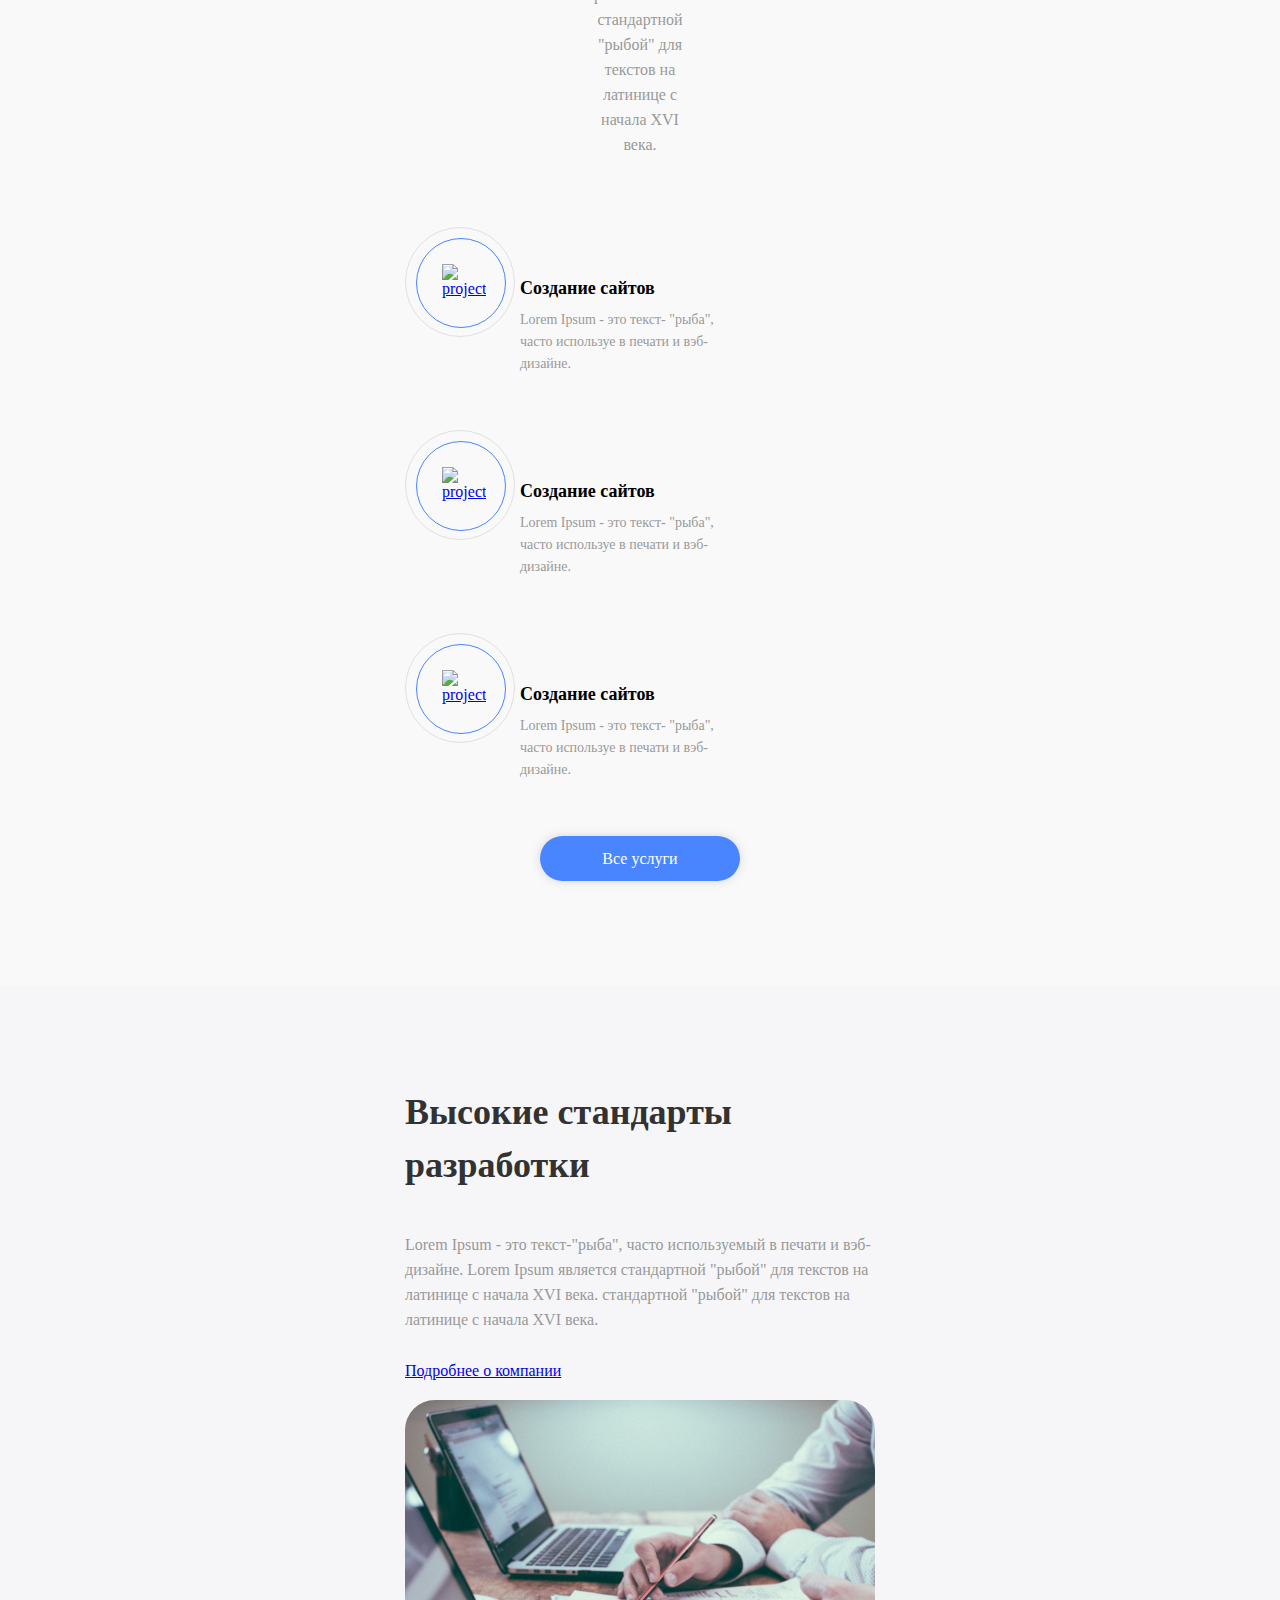
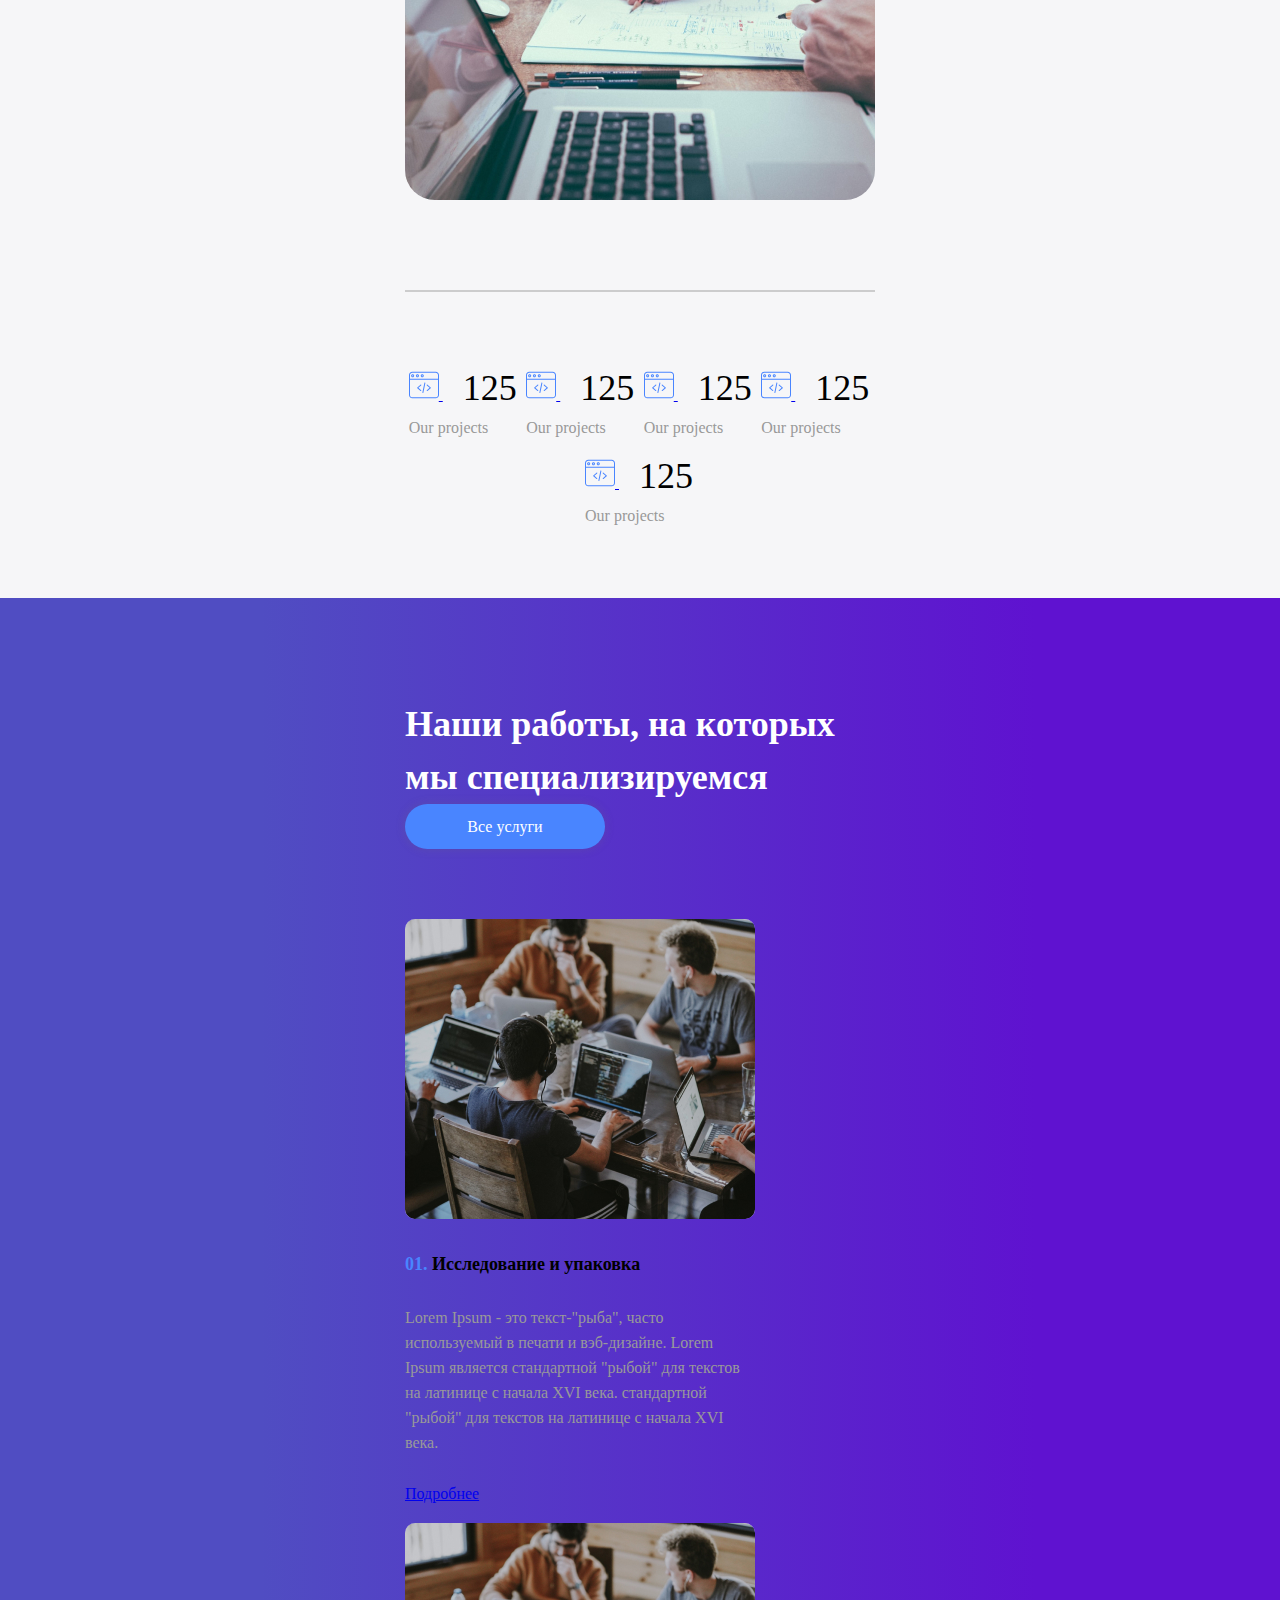
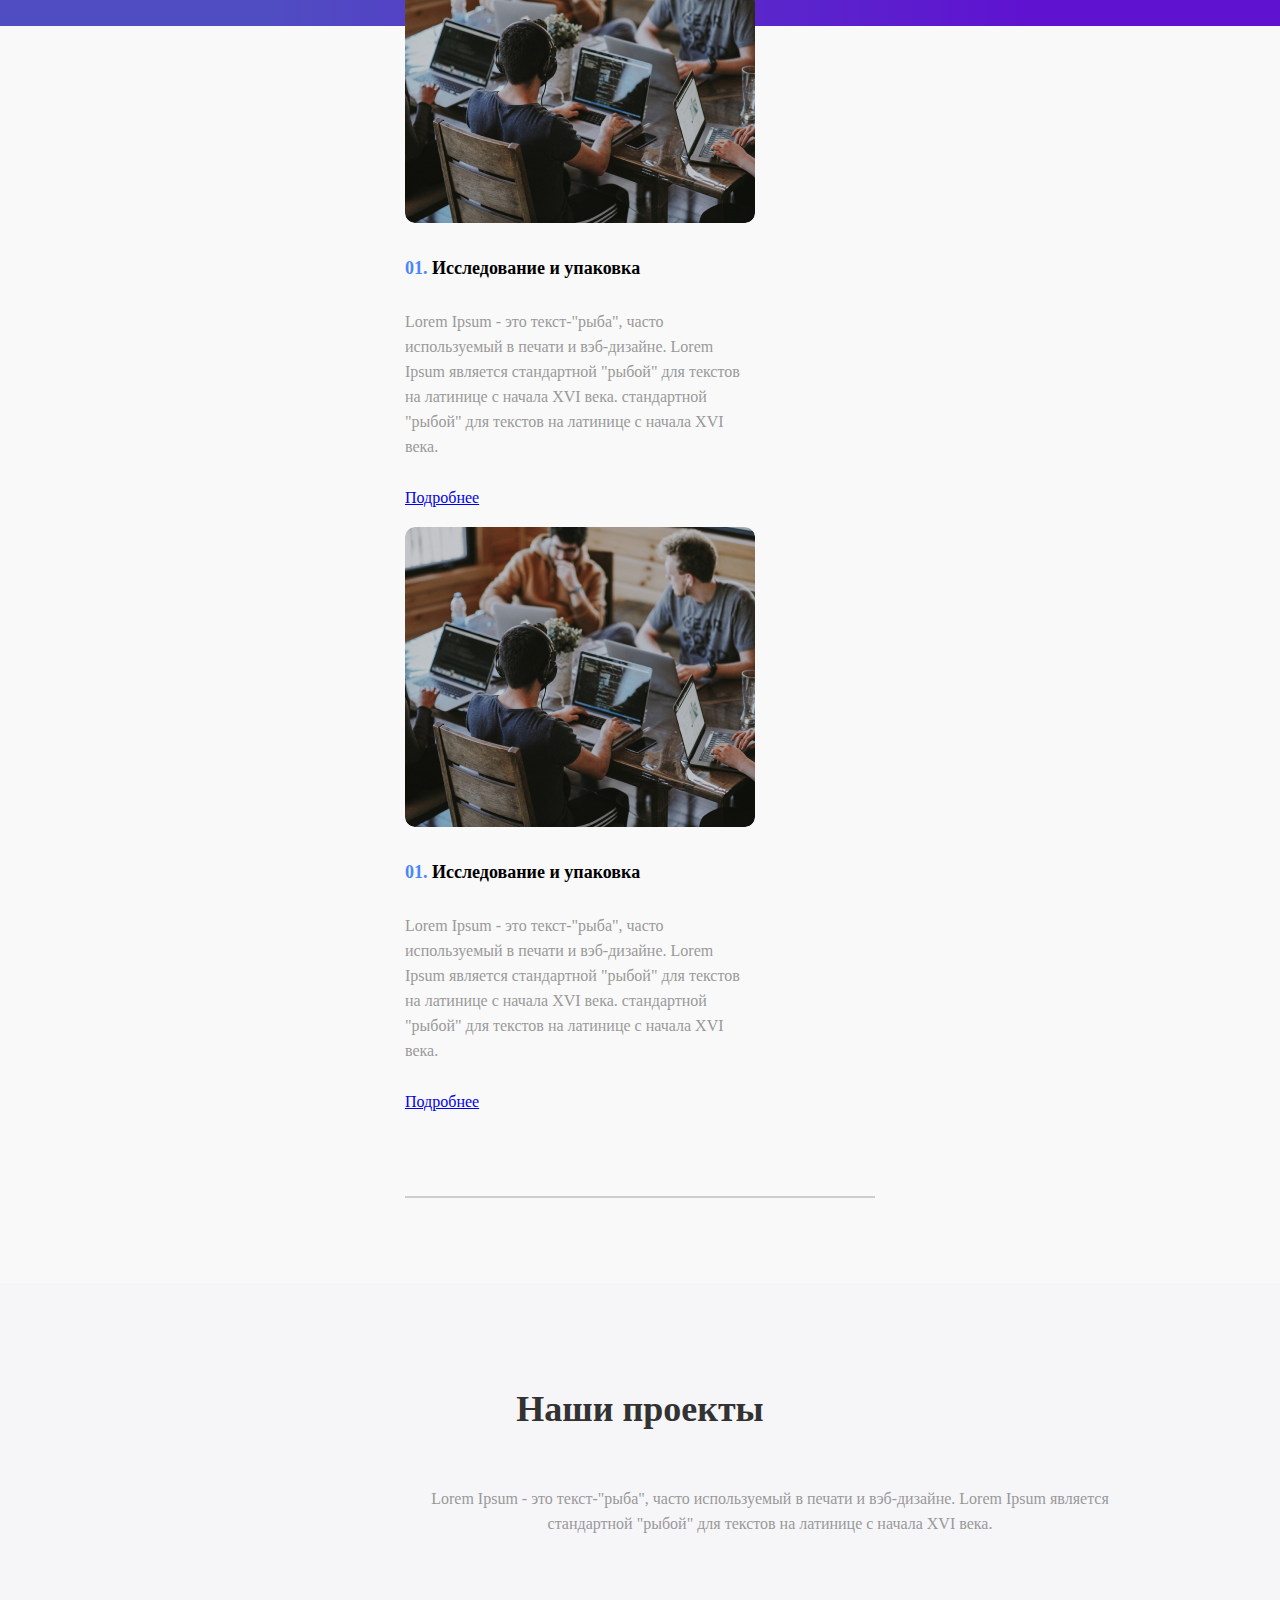
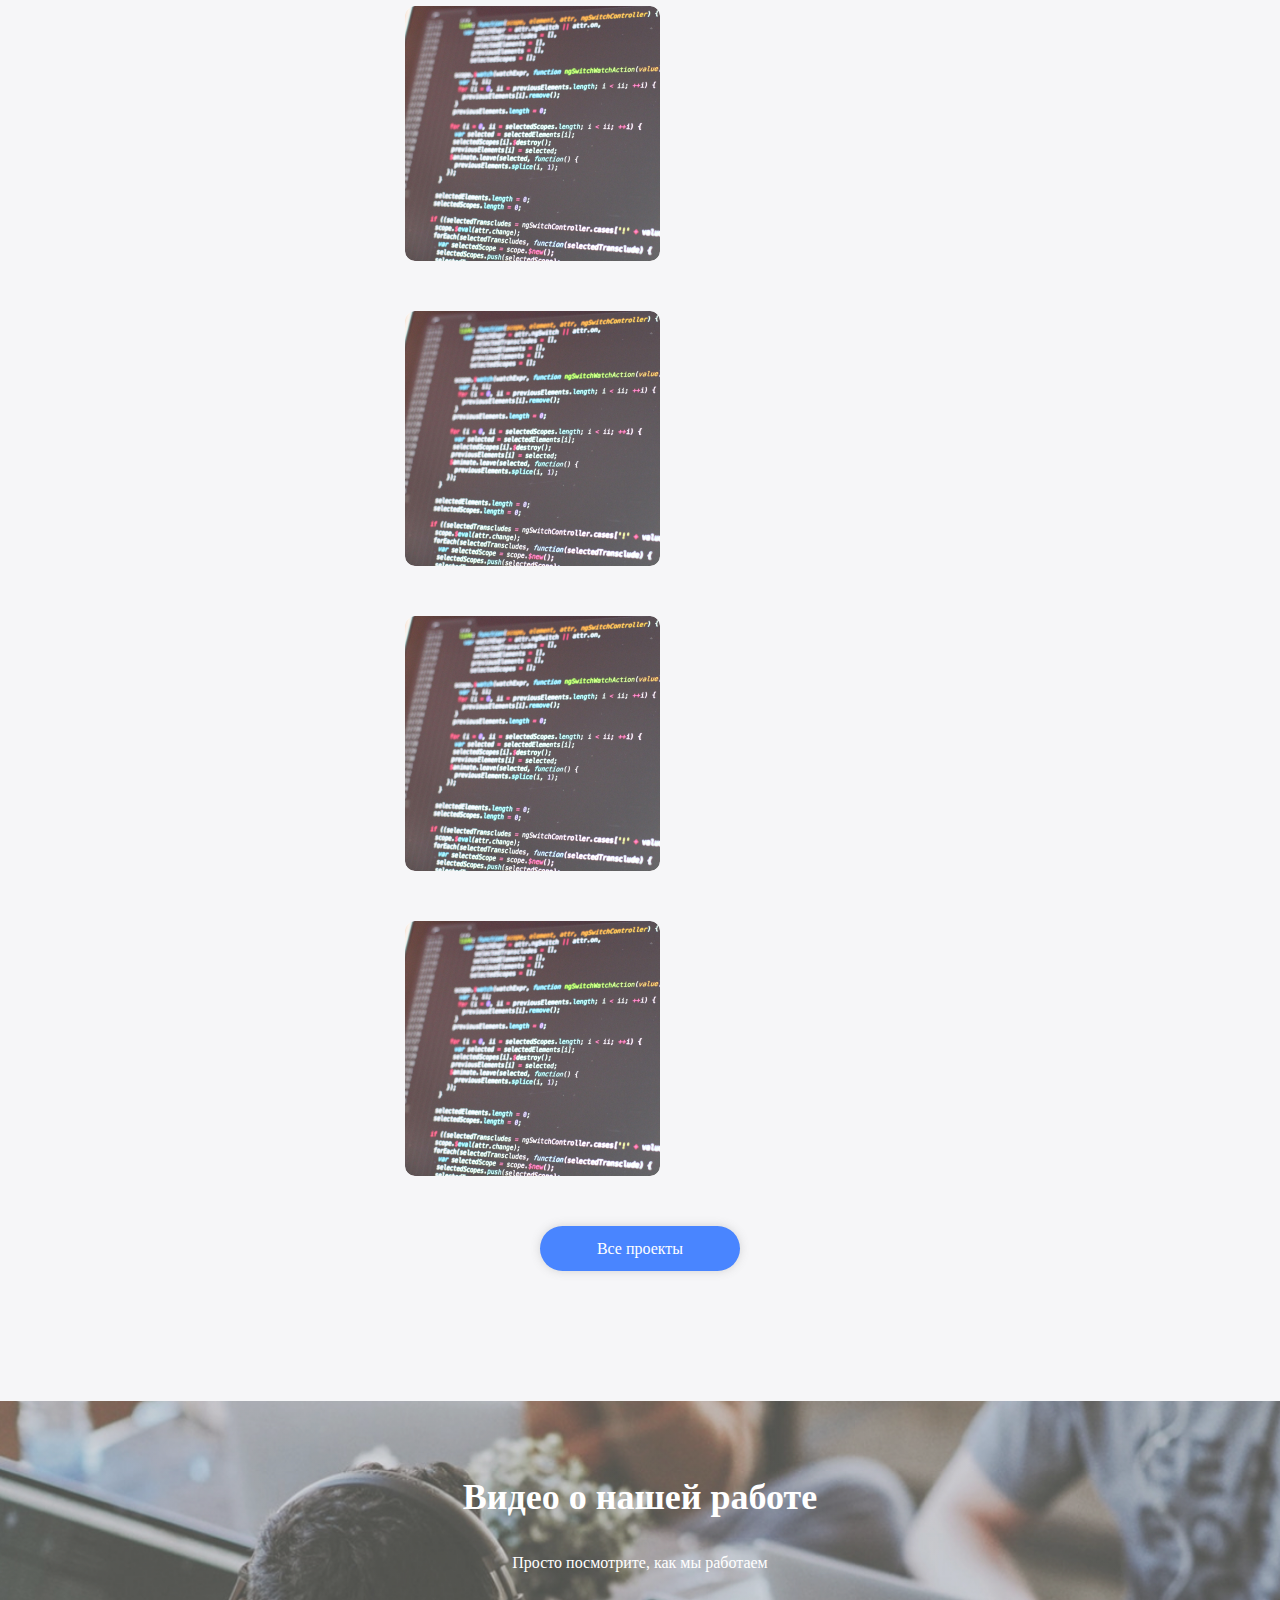
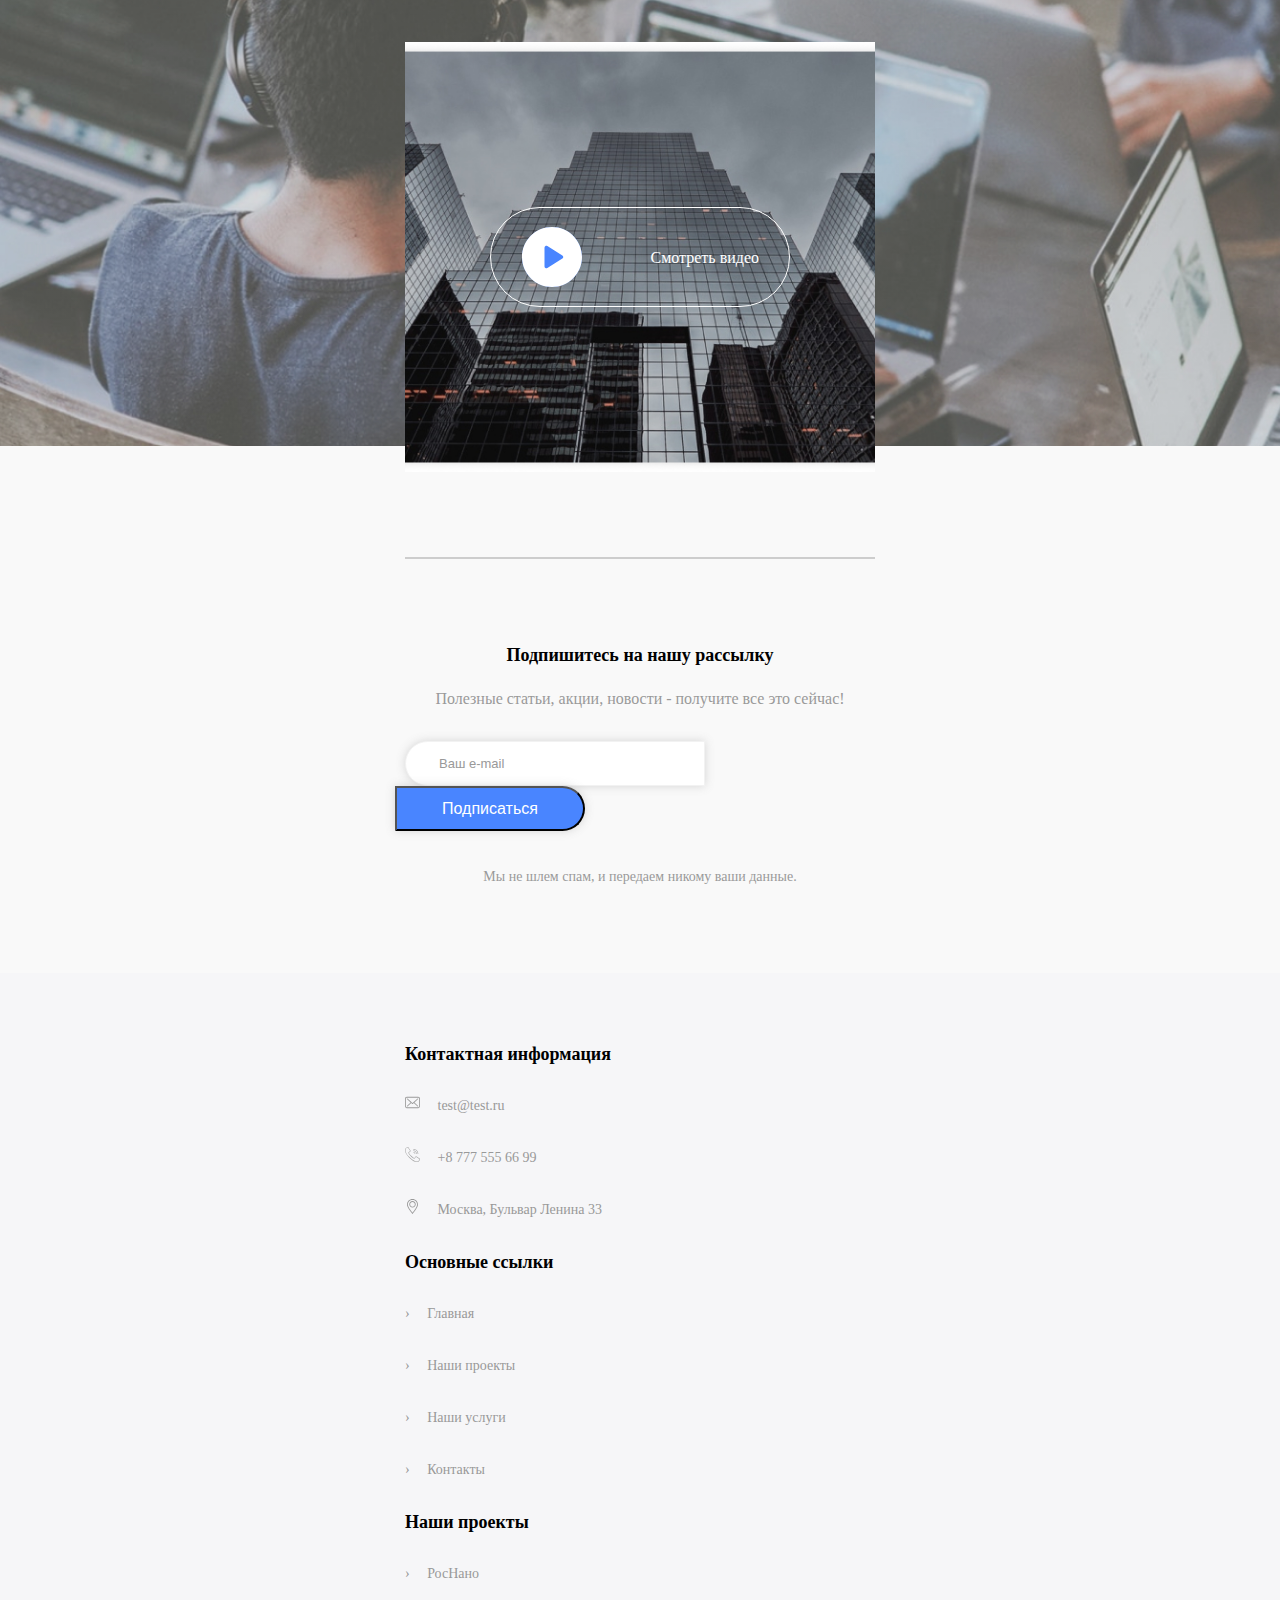
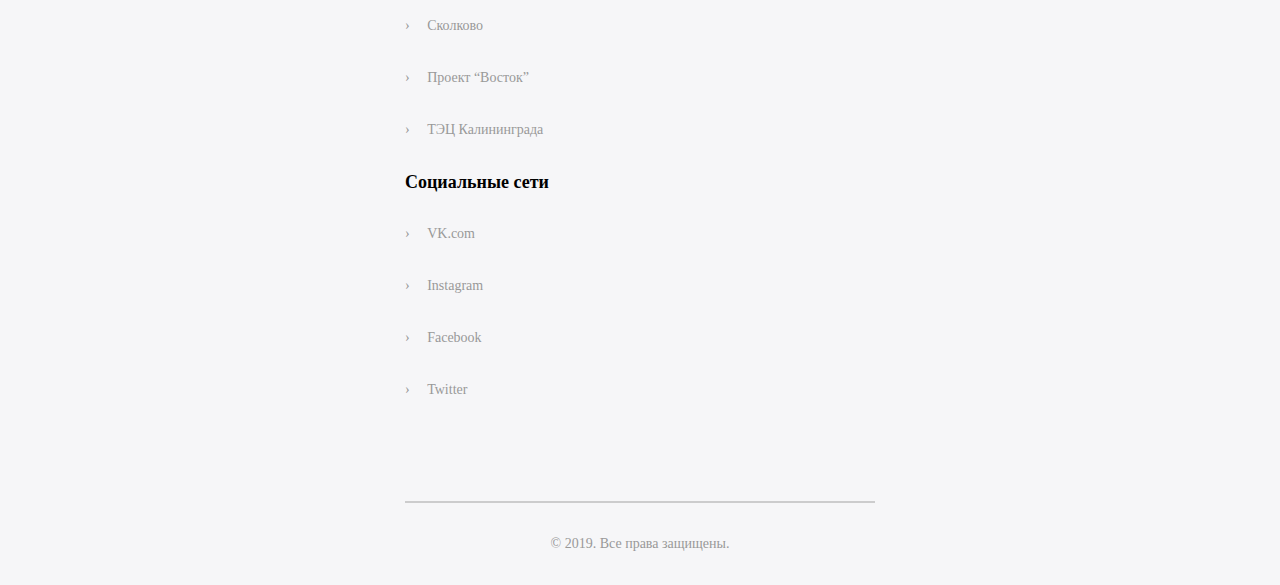
==== commit 6a98c0d8: "Сайт на флексах и чуть-чуть JS2" ====
--- a/сайт 2/index.html
+++ b/сайт 2/index.html
@@ -10,14 +10,14 @@
 
 <body>
     <div class="container">
-        <header>
+        <header class="header">
             <nav>
                 <ul class="menu padding-site">
                     <li class="menu-list">
                         <a href="#" class="menu-link menu-link-active">Главная</a>
                     </li>
                     <li class="menu-list">
-                        <a href="#" class="menu-link">Наши проекты</a>
+                        <a href="#" class="menu-link">Наши&nbsp;проекты</a>
                     </li>
                     <li class="menu-list">
                         <a href="#" class="menu-link">Услуги</a>
@@ -33,7 +33,7 @@
             <hr class="line">
         </header>
         <main>
-            <section class="intro">
+            <section class="intro padding-site">
                 <p class="intro-subtitle white-subtitle">
                     Передовая IT студия
                 </p>
@@ -113,164 +113,164 @@
                     </a>
                 </p>
             </section>
-            <section class="aboutUs padding-site">
-                <div class="aboutUs-toprow">
-                    <div class="aboutUs-standards">
-                        <h2 class="aboutUs-title black-title">
+            <section class="about padding-site">
+                <div class="about-top-row">
+                    <div class="about-standards">
+                        <h2 class="about-title black-title">
                             Высокие стандарты разработки
                         </h2>
-                        <p class="aboutUs-subtitle black-subtitle">
+                        <p class="about-subtitle black-subtitle">
                             Lorem Ipsum - это текст-"рыба", часто используемый в печати и вэб-дизайне. Lorem Ipsum
                             является стандартной "рыбой" для текстов на латинице с начала XVI века. стандартной "рыбой"
                             для текстов на латинице с начала XVI века.
                         </p>
-                        <a href="#" class="aboutUs-link">
+                        <a href="#" class="about-link">
                             Подробнее о компании
                         </a>
                     </div>
-                    <div class="aboutUs-photo">
+                    <div class="about-photo">
                     </div>
                 </div>
                 <hr class="line">
-                <div class="aboutUs-bottomrow">
-                    <div class="aboutUs-column">
-                        <a href="#">
-                            <img src="img/web-programming.svg" alt="project">
-                        </a>
-                        <p class="aboutUs-number">
-                            125
-                        </p>
-                        <p class="aboutUs-paragraph black-subtitle">
-                            Our projects
-                        </p>
-                    </div>
-                    <div class="aboutUs-column">
-                        <a href="#">
-                            <img src="img/web-programming.svg" alt="project">
-                        </a>
-                        <p class="aboutUs-number">
-                            125
-                        </p>
-                        <p class="aboutUs-paragraph black-subtitle">
-                            Our projects
-                        </p>
-                    </div>
-                    <div class="aboutUs-column">
-                        <a href="#">
-                            <img src="img/web-programming.svg" alt="project">
-                        </a>
-                        <p class="aboutUs-number">
-                            125
-                        </p>
-                        <p class="aboutUs-paragraph black-subtitle">
-                            Our projects
-                        </p>
-                    </div>
-                    <div class="aboutUs-column">
-                        <a href="#">
-                            <img src="img/web-programming.svg" alt="project">
-                        </a>
-                        <p class="aboutUs-number">
-                            125
-                        </p>
-                        <p class="aboutUs-paragraph black-subtitle">
-                            Our projects
-                        </p>
-                    </div>
-                    <div class="aboutUs-column">
-                        <a href="#">
-                            <img src="img/web-programming.svg" alt="project">
-                        </a>
-                        <p class="aboutUs-number">
-                            125
-                        </p>
-                        <p class="aboutUs-paragraph black-subtitle">
-                            Our projects
-                        </p>
-                    </div>
-                </div>
-            </section>
-            <section class="allServices padding-site">
-                <div class="allServices-color"></div>
-                <div class="allServices-toprow">
-                    <h2 class="allServices-title white-title">
+                <div class="about-bottom-row">
+                    <div class="about-column">
+                        <a href="#">
+                            <img src="img/web-programming.svg" alt="project">
+                        </a>
+                        <p class="about-number">
+                            125
+                        </p>
+                        <p class="about-paragraph black-subtitle">
+                            Our projects
+                        </p>
+                    </div>
+                    <div class="about-column">
+                        <a href="#">
+                            <img src="img/web-programming.svg" alt="project">
+                        </a>
+                        <p class="about-number">
+                            125
+                        </p>
+                        <p class="about-paragraph black-subtitle">
+                            Our projects
+                        </p>
+                    </div>
+                    <div class="about-column">
+                        <a href="#">
+                            <img src="img/web-programming.svg" alt="project">
+                        </a>
+                        <p class="about-number">
+                            125
+                        </p>
+                        <p class="about-paragraph black-subtitle">
+                            Our projects
+                        </p>
+                    </div>
+                    <div class="about-column">
+                        <a href="#">
+                            <img src="img/web-programming.svg" alt="project">
+                        </a>
+                        <p class="about-number">
+                            125
+                        </p>
+                        <p class="about-paragraph black-subtitle">
+                            Our projects
+                        </p>
+                    </div>
+                    <div class="about-column">
+                        <a href="#">
+                            <img src="img/web-programming.svg" alt="project">
+                        </a>
+                        <p class="about-number">
+                            125
+                        </p>
+                        <p class="about-paragraph black-subtitle">
+                            Our projects
+                        </p>
+                    </div>
+                </div>
+            </section>
+            <section class="all padding-site">
+                <div class="all-color"></div>
+                <div class="all-top-row">
+                    <h2 class="all-title white-title">
                         Наши работы, на которых мы специализируемся
                     </h2>
-                    <p class="allServices-button button">
+                    <p class="all-button button">
                         <a href="#" class="link">
                             Все услуги
                         </a>
                     </p>
                 </div>
-                <div class="allServices-bottomrow">
-                    <div class="allServices-column">
-                        <img src="../сайт 2/img/allServices-photo.jpg" alt="allServices-photo" class="allServices-photo">
-                        <h2 class="allServices-small-title small-title">
-                            <span class="allServices-span"> 01.</span> Исследование и упаковка
+                <div class="all-bottom-row">
+                    <div class="all-column">
+                        <img src="../сайт 2/img/allServices-photo.jpg" alt="all-photo" class="all-photo">
+                        <h2 class="all-small-title small-title">
+                            <span class="all-span"> 01.</span> Исследование и упаковка
                         </h2>
-                        <p class="allServices-subtitle black-subtitle">
+                        <p class="all-subtitle black-subtitle">
                             Lorem Ipsum - это текст-"рыба", часто используемый в печати и вэб-дизайне. Lorem Ipsum
                             является стандартной "рыбой" для текстов на латинице с начала XVI века. стандартной "рыбой"
                             для текстов на латинице с начала XVI века.
                         </p>
-                        <a href="#" class="allServices-link">
+                        <a href="#" class="all-link">
                             Подробнее
                         </a>
                     </div>
-                    <div class="allServices-column">
-                        <img src="../сайт 2/img/allServices-photo.jpg" alt="allServices-photo" class="allServices-photo">
-                        <h2 class="allServices-small-title small-title">
-                            <span class="allServices-span"> 01.</span> Исследование и упаковка
+                    <div class="all-column">
+                        <img src="../сайт 2/img/allServices-photo.jpg" alt="all-photo" class="all-photo">
+                        <h2 class="all-small-title small-title">
+                            <span class="all-span"> 01.</span> Исследование и упаковка
                         </h2>
-                        <p class="allServices-subtitle black-subtitle">
+                        <p class="all-subtitle black-subtitle">
                             Lorem Ipsum - это текст-"рыба", часто используемый в печати и вэб-дизайне. Lorem Ipsum
                             является стандартной "рыбой" для текстов на латинице с начала XVI века. стандартной "рыбой"
                             для текстов на латинице с начала XVI века.
                         </p>
-                        <a href="#" class="allServices-link">
+                        <a href="#" class="all-link">
                             Подробнее
                         </a>
                     </div>
-                    <div class="allServices-column">
-                        <img src="../сайт 2/img/allServices-photo.jpg" alt="allServices-photo" class="allServices-photo">
-                        <h2 class="allServices-small-title small-title">
-                            <span class="allServices-span"> 01.</span> Исследование и упаковка
+                    <div class="all-column">
+                        <img src="../сайт 2/img/allServices-photo.jpg" alt="all-photo" class="all-photo">
+                        <h2 class="all-small-title small-title">
+                            <span class="all-span"> 01.</span> Исследование и упаковка
                         </h2>
-                        <p class="allServices-subtitle black-subtitle">
+                        <p class="all-subtitle black-subtitle">
                             Lorem Ipsum - это текст-"рыба", часто используемый в печати и вэб-дизайне. Lorem Ipsum
                             является стандартной "рыбой" для текстов на латинице с начала XVI века. стандартной "рыбой"
                             для текстов на латинице с начала XVI века.
                         </p>
-                        <a href="#" class="allServices-link">
+                        <a href="#" class="all-link">
                             Подробнее
                         </a>
                     </div>
                 </div>
                 <hr class="line">
             </section>
-            <section class="allProjects padding-site">
-                <h2 class="allProjects-title black-title">
+            <section class="projects padding-site">
+                <h2 class="projects-title black-title">
                     Наши проекты
                 </h2>
-                <p class="allProjects-subtitle black-subtitle">
+                <p class="projects-subtitle black-subtitle">
                     Lorem Ipsum - это текст-"рыба", часто используемый в печати и вэб-дизайне. Lorem Ipsum является
                     стандартной "рыбой" для текстов на латинице с начала XVI века.
                 </p>
-                <div class="allProjects-row">
-                    <a href="#">
-                        <img src="img/allProjects-photo.jpg" alt="allProjects-photo" class="allProjects-photo">
-                    </a>
-                    <a href="#">
-                        <img src="img/allProjects-photo.jpg" alt="allProjects-photo" class="allProjects-photo">
-                    </a>
-                    <a href="">
-                        <img src="img/allProjects-photo.jpg" alt="allProjects-photo" class="allProjects-photo">
-                    </a>
-                    <a href="#">
-                        <img src="img/allProjects-photo.jpg" alt="allProjects-photo" class="allProjects-photo">
-                    </a>
-                </div>
-                <p class="allProjects-button button">
+                <div class="projects-row">
+                    <a href="#" class="projects-column">
+                        <img src="img/allProjects-photo.jpg" alt="projects-photo" class="projects-photo">
+                    </a>
+                    <a href="#" class="projects-column">
+                        <img src="img/allProjects-photo.jpg" alt="projects-photo" class="projects-photo">
+                    </a>
+                    <a href="" class="projects-column">
+                        <img src="img/allProjects-photo.jpg" alt="projects-photo" class="projects-photo">
+                    </a>
+                    <a href="#" class="projects-column">
+                        <img src="img/allProjects-photo.jpg" alt="projects-photo" class="projects-photo">
+                    </a>
+                </div>
+                <p class="projects-button button">
                     <a href="#" class="link">
                         Все проекты
                     </a>
@@ -285,16 +285,19 @@
                 <p class="subcribe-subtitle white-subtitle">
                     Просто посмотрите, как мы работаем
                 </p>
-                <div class="subcribe-video">
-                    <a href="#" class="subcribe-link white-subtitle">
-                        Смотреть видео
-                    </a>
-                </div>
+                <figure class="subcribe-video">
+                    <img src="img/Subcribe-video.jpg" alt="subcribe-video" class="subcribe-video-img">
+                    <figcaption>
+                        <a href="#" class="subcribe-link white-subtitle">
+                            Смотреть видео
+                        </a>
+                    </figcaption>
+                </figure>
                 <hr class="line">
                 <h3 class="subcribe-small-title small-title">
                     Подпишитесь на нашу рассылку
                 </h3>
-                <p class="subcribe-bottomsubtitle black-subtitle">
+                <p class="subcribe-bottom-subtitle black-subtitle">
                     Полезные статьи, акции, новости - получите все это сейчас!
                 </p>
                 <form class="subcribe-form">
@@ -307,81 +310,82 @@
                     Мы не шлем спам, и передаем никому ваши данные.
                 </p>
             </section>
-            <section class="footer padding-site">
-                <div class="footer-row">
-                    <div class="footer-column">
-                        <h3 class="footer-small-title small-title">
-                            Контактная информация
-                        </h3>
-                        <a href="#" class="footer-small-subtitle small-subtitle">
-                            <img src="img/envelope.svg" alt="envelope"> &emsp;test@test.ru
-                        </a>
-                        <a href="#" class="footer-small-subtitle small-subtitle">
-                            <img src="img/call.svg" alt="call"> &emsp;+8 777 555 66 99
-                        </a>
-                        <a href="#" class="footer-small-subtitle small-subtitle">
-                            <img src="img/placeholder.svg" alt="placeholder"> &emsp;Москва, Бульвар Ленина 33
-                        </a>
-                    </div>
-                    <div class="footer-column">
-                        <h3 class="footer-small-title small-title">
-                            Основные ссылки
-                        </h3>
-                        <a href="#" class="footer-small-subtitle small-subtitle">
-                            &rsaquo; &emsp;Главная
-                        </a>
-                        <a href="#" class="footer-small-subtitle small-subtitle">
-                            &rsaquo; &emsp;Наши проекты
-                        </a>
-                        <a href="#" class="footer-small-subtitle small-subtitle">
-                            &rsaquo; &emsp;Наши услуги
-                        </a>
-                        <a href="#" class="footer-small-subtitle small-subtitle">
-                            &rsaquo; &emsp;Контакты
-                        </a>
-                    </div>
-                    <div class="footer-column">
-                        <h3 class="footer-small-title small-title">
-                            Наши проекты
-                        </h3>
-                        <a href="#" target="_blank" class="footer-small-subtitle small-subtitle">
-                            &rsaquo; &emsp;РосНано
-                        </a>
-                        <a href="#" target="_blank" class="footer-small-subtitle small-subtitle">
-                            &rsaquo; &emsp;Сколково
-                        </a>
-                        <a href="#" target="_blank" class="footer-small-subtitle small-subtitle">
-                            &rsaquo; &emsp;Проект “Восток”
-                        </a>
-                        <a href="#" target="_blank" class="footer-small-subtitle small-subtitle">
-                            &rsaquo; &emsp;ТЭЦ Калининграда
-                        </a>
-                    </div>
-                    <div class="footer-column">
-                        <h3 class="footer-small-title small-title">
-                            Социальные сети
-                        </h3>
-                        <a href="#" target="_blank" class="footer-small-subtitle small-subtitle">
-                            &rsaquo; &emsp;VK.com
-                        </a>
-                        <a href="#" target="_blank" class="footer-small-subtitle small-subtitle">
-                            &rsaquo; &emsp;Instagram
-                        </a>
-                        <a href="#" target="_blank" class="footer-small-subtitle small-subtitle">
-                            &rsaquo; &emsp;Facebook
-                        </a>
-                        <a href="#" target="_blank" class="footer-small-subtitle small-subtitle">
-                            &rsaquo; &emsp;Twitter
-                        </a>
-                    </div>
-                </div>
-                <hr class="line">
-                <p class="footer-rights small-subtitle">
-                    &copy; 2019. Все права защищены.
-                </p>
-            </section>
         </main>
+        <footer class="footer padding-site">
+            <nav class="footer-row">
+                <div class="footer-column">
+                    <h3 class="footer-small-title small-title">
+                        Контактная информация
+                    </h3>
+                    <a href="#" class="footer-small-subtitle small-subtitle">
+                        <img src="img/envelope.svg" alt="envelope"> &emsp;test@test.ru
+                    </a>
+                    <a href="#" class="footer-small-subtitle small-subtitle">
+                        <img src="img/call.svg" alt="call"> &emsp;+8 777 555 66 99
+                    </a>
+                    <a href="#" class="footer-small-subtitle small-subtitle">
+                        <img src="img/placeholder.svg" alt="placeholder"> &emsp;Москва, Бульвар Ленина 33
+                    </a>
+                </div>
+                <div class="footer-column">
+                    <h3 class="footer-small-title small-title">
+                        Основные ссылки
+                    </h3>
+                    <a href="#" class="footer-small-subtitle small-subtitle">
+                        &rsaquo; &emsp;Главная
+                    </a>
+                    <a href="#" class="footer-small-subtitle small-subtitle">
+                        &rsaquo; &emsp;Наши проекты
+                    </a>
+                    <a href="#" class="footer-small-subtitle small-subtitle">
+                        &rsaquo; &emsp;Наши услуги
+                    </a>
+                    <a href="#" class="footer-small-subtitle small-subtitle">
+                        &rsaquo; &emsp;Контакты
+                    </a>
+                </div>
+                <div class="footer-column">
+                    <h3 class="footer-small-title small-title">
+                        Наши проекты
+                    </h3>
+                    <a href="#" target="_blank" class="footer-small-subtitle small-subtitle">
+                        &rsaquo; &emsp;РосНано
+                    </a>
+                    <a href="#" target="_blank" class="footer-small-subtitle small-subtitle">
+                        &rsaquo; &emsp;Сколково
+                    </a>
+                    <a href="#" target="_blank" class="footer-small-subtitle small-subtitle">
+                        &rsaquo; &emsp;Проект “Восток”
+                    </a>
+                    <a href="#" target="_blank" class="footer-small-subtitle small-subtitle">
+                        &rsaquo; &emsp;ТЭЦ Калининграда
+                    </a>
+                </div>
+                <div class="footer-column">
+                    <h3 class="footer-small-title small-title">
+                        Социальные сети
+                    </h3>
+                    <a href="#" target="_blank" class="footer-small-subtitle small-subtitle">
+                        &rsaquo; &emsp;VK.com
+                    </a>
+                    <a href="#" target="_blank" class="footer-small-subtitle small-subtitle">
+                        &rsaquo; &emsp;Instagram
+                    </a>
+                    <a href="#" target="_blank" class="footer-small-subtitle small-subtitle">
+                        &rsaquo; &emsp;Facebook
+                    </a>
+                    <a href="#" target="_blank" class="footer-small-subtitle small-subtitle">
+                        &rsaquo; &emsp;Twitter
+                    </a>
+                </div>
+            </nav>
+            <hr class="line">
+            <p class="footer-rights small-subtitle">
+                &copy; 2019. Все права защищены.
+            </p>
+        </footer>
     </div>
+    <script src="js/main.js"></script>
 </body>
 
 </html>--- a/сайт 2/css/style.css
+++ b/сайт 2/css/style.css
@@ -107,7 +107,8 @@
 }
 
 .button {
-    width: 200px;
+    max-width: 200px;
+    min-width: 200px;
     height: 45px;
     background: #4985ff;
     box-shadow: 0px 0px 10px rgba(111, 111, 111, 0.25);
@@ -167,27 +168,36 @@
     color: #999999;
 }
 
+.white-title {
+    font-weight: bold;
+    font-size: 36px;
+    line-height: 53px;
+    color: #FFFFFF;
+}
 
 /* Свойства для header */
-header {
+.header {
     height: 100px;
     position: fixed;
     top: 0;
     left: 0;
     width: 100%;
     z-index: 100;
+    transition: 0.2s linear;
+}
+
+.header-active {
+    background-color: #504DC2
 }
 
 .menu {
     display: flex;
-    flex-wrap: wrap;
     align-items: center;
     justify-content: flex-end;
 }
 
 .menu-list {
     display: flex;
-    flex-wrap: wrap;
 }
 
 .menu-link {
@@ -211,7 +221,7 @@
 
 /* Свойства для intro */
 .intro {
-    background: url(../img/Background-intro.jpg) no-repeat center;
+    background: linear-gradient(0deg, rgba(0, 0, 0, 0.2), rgba(0, 0, 0, 0.2)), url(../img/Background-intro.jpg) no-repeat center;
     background-size: cover;
     min-height: 80vh;
     padding-top: 320px;
@@ -224,8 +234,8 @@
 }
 
 .intro-title {
-    padding-bottom: 50px;
-    max-width: 830px;
+    width: 100%;
+    padding: 0 140px 50px 140px;
     margin: auto;
 }
 
@@ -241,15 +251,14 @@
 }
 
 .services-title {
-    width: 740px;
-    margin: auto;
-    padding-bottom: 50px;
+    width: 100%;
+    padding: 0 170px 50px 170px;
     text-align: center;
 }
 
 .services-subtitle {
-    width: 730px;
-    margin: auto;
+    width: 100%;
+    padding: 0 180px;
     padding-bottom: 70px;
     text-align: center;
 }
@@ -262,7 +271,8 @@
 }
 
 .services-column {
-    width: 350px;
+    max-width: 350px;
+    min-width: 340px;
     margin-bottom: 55px;
     display: flex;
     flex-wrap: wrap;
@@ -301,13 +311,13 @@
 }
 
 /* Свойства для aboutUs */
-.aboutUs {
+.about {
     background: #f6f6f8;
     padding-top: 100px;
-    padding-bottom: 70px;
-}
-
-.aboutUs-toprow {
+    padding-bottom: 60px;
+}
+
+.about-top-row {
     display: flex;
     flex-wrap: wrap;
     align-items: flex-start;
@@ -315,26 +325,28 @@
     padding-bottom: 90px;
 }
 
-.aboutUs-standards {
+.about-standards {
     width: 490px;
-}
-
-.aboutUs-title {
+    padding-bottom: 20px;
+}
+
+.about-title {
     margin-bottom: 40px;
 }
 
-.aboutUs-subtitle {
+.about-subtitle {
     margin-bottom: 30px;
 }
 
-.aboutUs-photo {
+.about-photo {
     border-radius: 30px;
     width: 500px;
     height: 400px;
     background: url(../img/aboutUs-photo.jpg) center;
-}
-
-.aboutUs-bottomrow {
+    min-width: 250px;
+}
+
+.about-bottom-row {
     margin-top: 70px;
     display: flex;
     flex-wrap: wrap;
@@ -342,7 +354,7 @@
     justify-content: space-around;
 }
 
-.aboutUs-number {
+.about-number {
     display: inline;
     font-weight: 500;
     font-size: 36px;
@@ -351,15 +363,20 @@
     padding-left: 20px;
 }
 
-/* Свойства для allServices */
-.allServices {
+.about-column {
+    padding-bottom: 10px;
+    min-width: 110px;
+}
+
+/* Свойства для all */
+.all {
     padding-bottom: 85px;
     padding-top: 100px;
     min-height: 50vh;
     position: relative;
 }
 
-.allServices-color {
+.all-color {
     background: linear-gradient(90deg, #504DC2 20.44%, #5F12D0 80.91%), #C4C4C4;
     height: 45%;
     position: absolute;
@@ -369,7 +386,7 @@
     z-index: -1;
 }
 
-.allServices-toprow {
+.all-top-row {
     display: flex;
     flex-wrap: wrap;
     align-items: flex-start;
@@ -377,61 +394,55 @@
     margin-bottom: 70px;
 }
 
-.allServices-title {
+.all-title {
     width: 540px;
 }
 
-.white-title {
-    font-weight: bold;
-    font-size: 36px;
-    line-height: 53px;
-    color: #FFFFFF;
-}
-
-.allServices-bottomrow {
+.all-bottom-row {
     display: flex;
     flex-wrap: wrap;
     align-items: flex-start;
     justify-content: space-between;
-    padding-bottom: 85px;
-}
-
-.allServices-column {
+    padding-bottom: 65px;
+}
+
+.all-column {
     width: 350px;
-}
-
-.allServices-photo {
+    padding-bottom: 20px;
+}
+
+.all-photo {
     border-radius: 10px;
     width: 350px;
     height: 300px;
 }
 
-.allServices-small-title {
+.all-small-title {
     margin-top: 30px;
     margin-bottom: 30px;
 }
 
-.allServices-span {
+.all-span {
     color: #4985FF;
 }
 
-.allServices-subtitle {
+.all-subtitle {
     margin-bottom: 30px;
 }
 
-/* Свойства для allProjects */
-.allProjects {
+/* Свойства для projects */
+.projects {
     padding-top: 100px;
     padding-bottom: 130px;
     min-height: 50vh;
     background: #F6F6F8;
 }
 
-.allProjects-title {
-    text-align: center;
-}
-
-.allProjects-subtitle {
+.projects-title {
+    text-align: center;
+}
+
+.projects-subtitle {
     width: 730px;
     margin: auto;
     text-align: center;
@@ -439,21 +450,31 @@
     padding-bottom: 70px;
 }
 
-.allProjects-row {
+.projects-row {
     display: flex;
     flex-wrap: wrap;
     align-items: flex-start;
     justify-content: space-between;
 }
 
-.allProjects-photo {
+.projects-column {
+    max-width: 255px;
+    min-width: 200px;
+    height: 255px;
+    overflow: hidden;
     border-radius: 10px;
     margin-bottom: 50px;
-    width: 255px;
-    height: 255px;
-}
-
-.allProjects-button {
+}
+
+.projects-column:hover .projects-photo{
+    transform: scale(1.05);
+}
+
+.projects-photo {
+    transition: 0.5s all;
+}
+
+.projects-button {
     margin: auto;
 }
 
@@ -469,7 +490,7 @@
     position: absolute;
     top: 0;
     left: 0;
-    background: url(../img/Background-subcribe.jpg) no-repeat center;
+    background:  linear-gradient(0deg, rgba(255, 255, 255, 0.15), rgba(255, 255, 255, 0.15)), url(../img/Background-subcribe.jpg) no-repeat center;
     background-size: cover;
     height: 55%;
     width: 100%;
@@ -487,15 +508,19 @@
 }
 
 .subcribe-video {
-    width: 970px;
-    height: 430px;
-    background: url(../img/Subcribe-video.jpg) no-repeat center;
-    border-radius: 10px;
     margin: auto;
     margin-bottom: 85px;
+    position: relative;
+    overflow: hidden;
     display: flex;
     align-items: center;
     justify-content: center;
+}
+
+.subcribe-video-img {
+    height: 430px;
+    object-fit: cover;
+    border-radius: 10px;
 }
 
 .subcribe-link {
@@ -507,10 +532,14 @@
     height: 100px;
     text-decoration: none;
     line-height: 100px;
-    vertical-align: middle;
     text-align: right;
     padding-right: 30px;
     transition: 0.7s all;
+    position: absolute;
+    top: 50%;
+    left: 50%;
+    margin-right: -50%;
+    transform: translate(-50%, -50%);
 }
 
 .subcribe-link:hover {
@@ -533,7 +562,7 @@
     text-align: center;
 }
 
-.subcribe-bottomsubtitle {
+.subcribe-bottom-subtitle {
     margin-bottom: 30px;
     text-align: center;
 }
@@ -618,7 +647,7 @@
 }
 
 .footer-small-subtitle:hover {
-    text-decoration: underline;
+    opacity: 0.75;
 }
 
 .footer-rights {
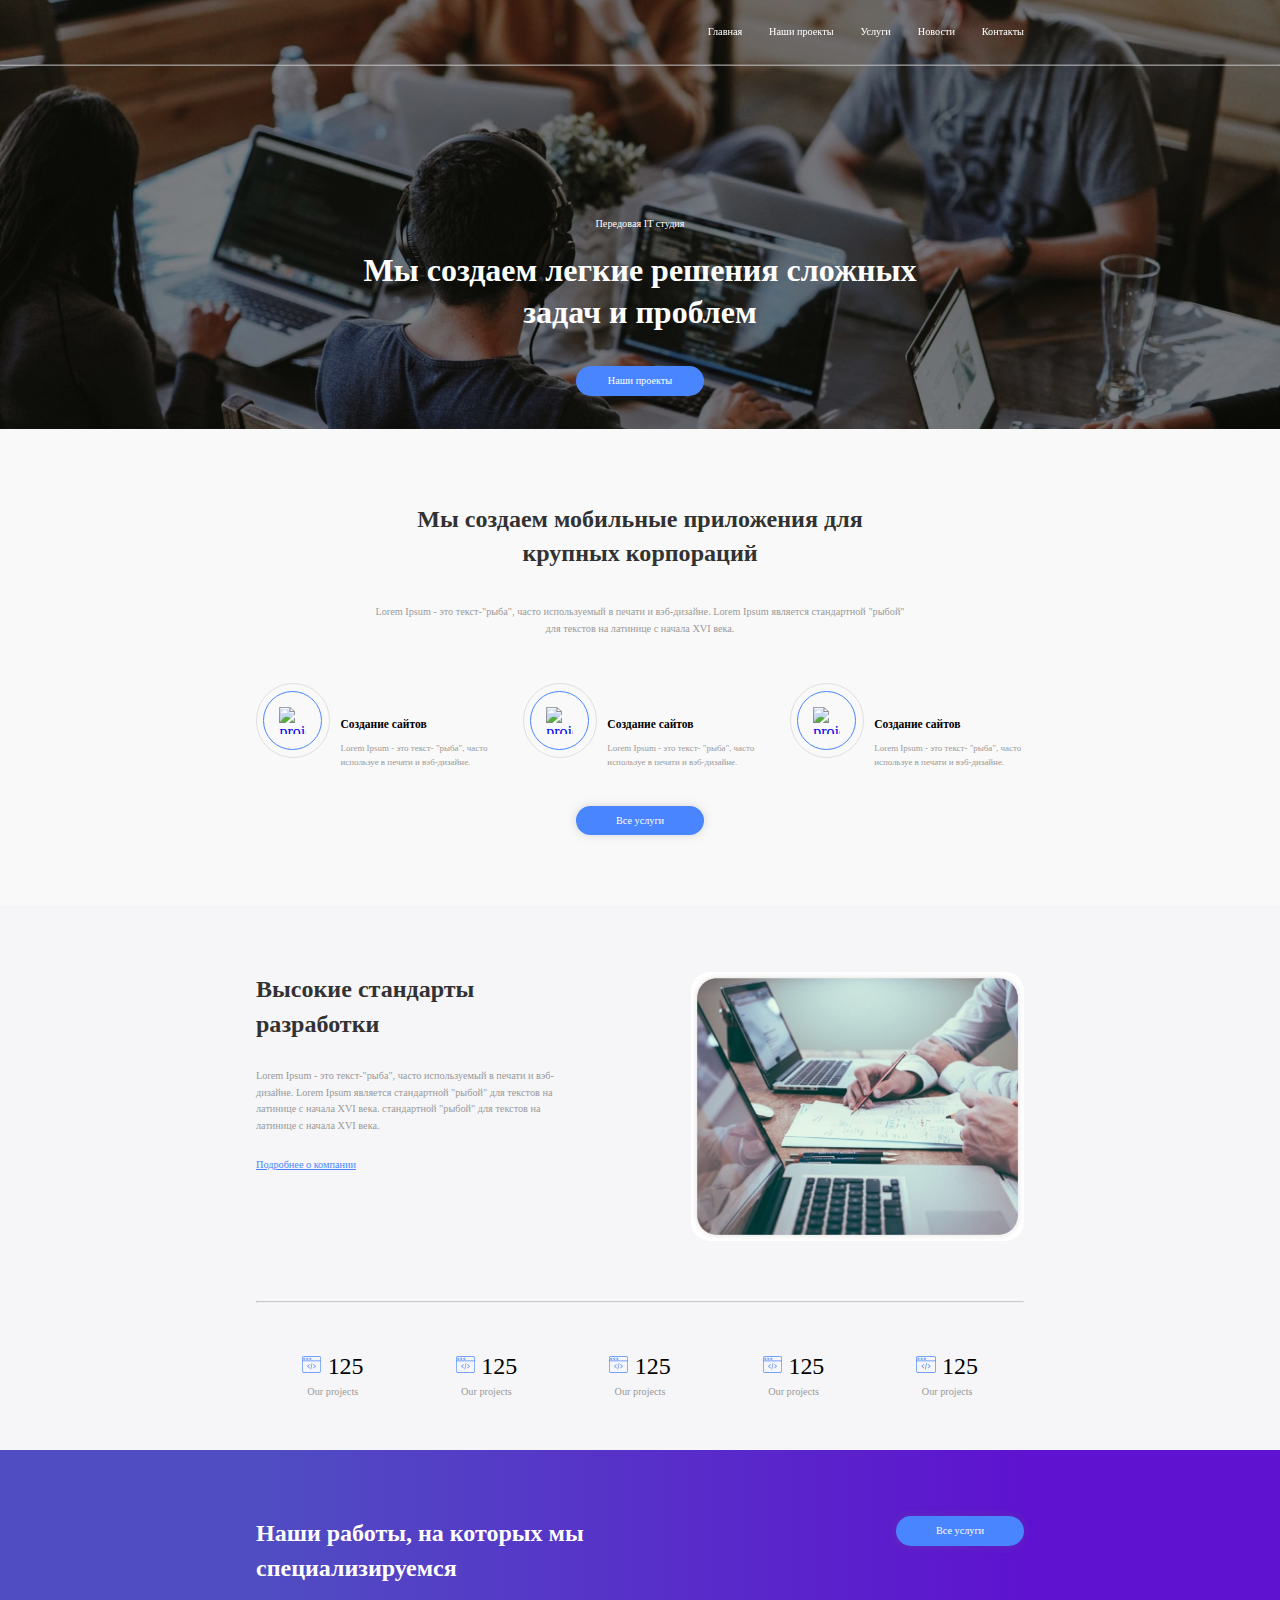
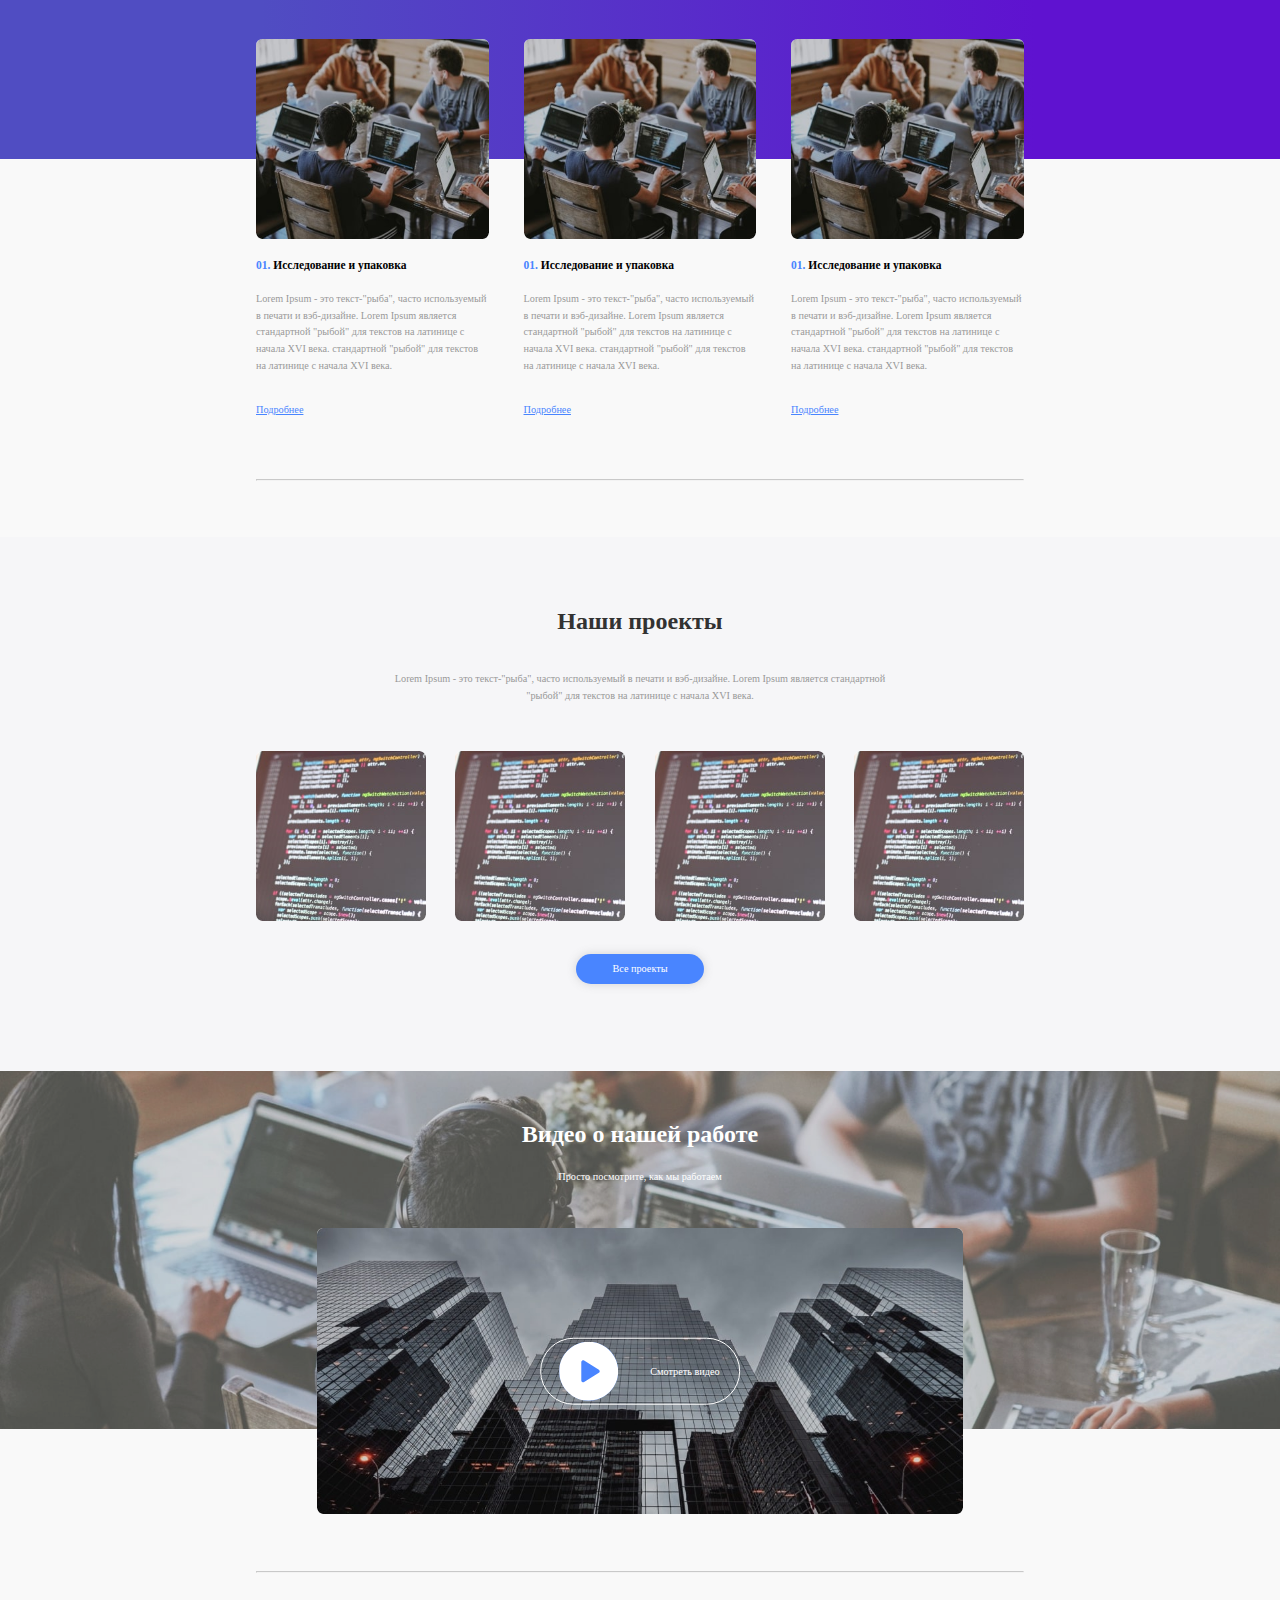
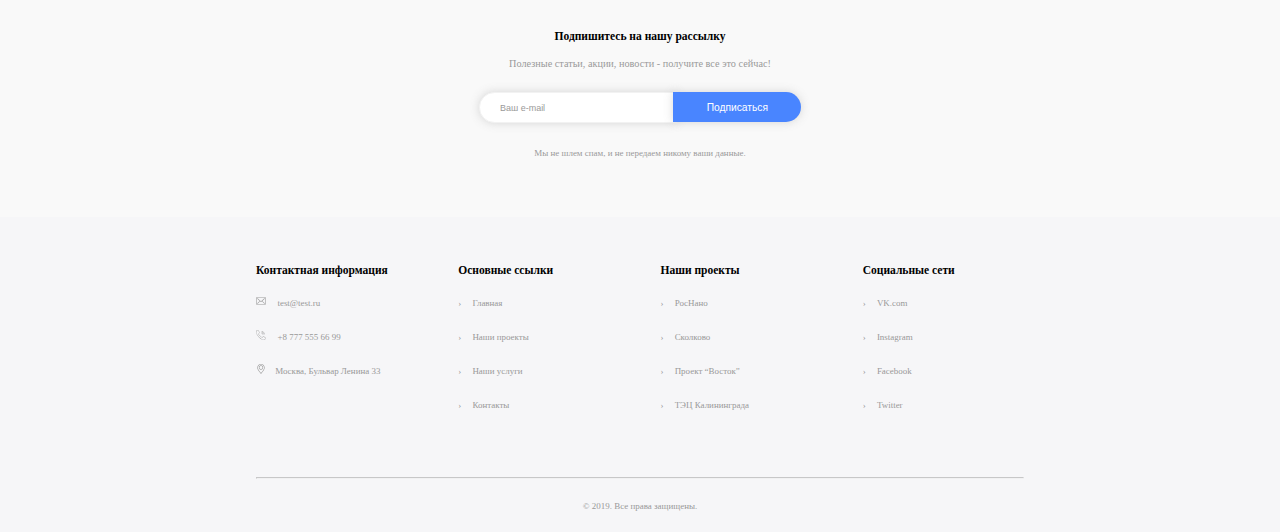
==== commit 7f113825: "Оптимизировал" ====
--- a/сайт 2/index.html
+++ b/сайт 2/index.html
@@ -5,35 +5,44 @@
     <meta charset="UTF-8">
     <meta name="viewport" content="width=device-width, initial-scale=1.0">
     <title>Передовая IT студия</title>
-    <link rel="stylesheet" href="css/style.css">
+    <link rel="stylesheet" href="css/style.min.css">
 </head>
 
 <body>
     <div class="container">
         <header class="header">
-            <nav>
-                <ul class="menu padding-site">
+            <nav class="header-nav padding-site">
+                <ul class="menu">
                     <li class="menu-list">
-                        <a href="#" class="menu-link menu-link-active">Главная</a>
+                        <a href="#main" class="menu-link menu-link-active js-scroll">Главная</a>
                     </li>
                     <li class="menu-list">
-                        <a href="#" class="menu-link">Наши&nbsp;проекты</a>
+                        <a href="#projects" class="menu-link js-scroll">Наши&nbsp;проекты</a>
                     </li>
                     <li class="menu-list">
-                        <a href="#" class="menu-link">Услуги</a>
+                        <a href="#services" class="menu-link js-scroll">Услуги</a>
                     </li>
                     <li class="menu-list">
-                        <a href="#" class="menu-link">Новости</a>
+                        <a href="#all" class="menu-link js-scroll">Новости</a>
                     </li>
                     <li class="menu-list">
-                        <a href="#" class="menu-link">Контакты</a>
+                        <a href="#contacts" class="menu-link js-scroll">Контакты</a>
                     </li>
+                    <div class="header-nav-close">
+                        <span class="header-nav-close-line"></span>
+                        <span class="header-nav-close-line"></span>
+                    </div>
                 </ul>
+                <div class="header-burger burger">
+                    <span class="burger-line burger-line-first"></span>
+                    <span class="burger-line burger-line-second"></span>
+                    <span class="burger-line burger-line-third"></span>
+                </div>
             </nav>
             <hr class="line">
         </header>
         <main>
-            <section class="intro padding-site">
+            <section class="intro padding-site" id="main">
                 <p class="intro-subtitle white-subtitle">
                     Передовая IT студия
                 </p>
@@ -46,7 +55,7 @@
                     </a>
                 </p>
             </section>
-            <section class="services padding-site">
+            <section class="services padding-site" id="services">
                 <h2 class="services-title black-title">
                     Мы создаем мобильные приложения для крупных корпораций
                 </h2>
@@ -59,7 +68,7 @@
                         <a href="#">
                             <div class="services-icon-circle">
                                 <div class="services-icon-ellipse">
-                                    <img src="img/project.svg" alt="project">
+                                    <img src="img/project.svg" alt="project" class="services-img">
                                 </div>
                             </div>
                         </a>
@@ -76,7 +85,7 @@
                         <a href="#">
                             <div class="services-icon-circle">
                                 <div class="services-icon-ellipse">
-                                    <img src="img/project.svg" alt="project">
+                                    <img src="img/project.svg" alt="project" class="services-img">
                                 </div>
                             </div>
                         </a>
@@ -93,7 +102,7 @@
                         <a href="#">
                             <div class="services-icon-circle">
                                 <div class="services-icon-ellipse">
-                                    <img src="img/project.svg" alt="project">
+                                    <img src="img/project.svg" alt="project" class="services-img">
                                 </div>
                             </div>
                         </a>
@@ -134,67 +143,77 @@
                 <hr class="line">
                 <div class="about-bottom-row">
                     <div class="about-column">
-                        <a href="#">
-                            <img src="img/web-programming.svg" alt="project">
-                        </a>
-                        <p class="about-number">
-                            125
-                        </p>
+                        <div class="about-mini-row">
+                            <a href="#" class="about-svg">
+                                <img src="img/web-programming.svg" alt="project" class="about-svg-img">
+                            </a>
+                            <p class="about-number">
+                                125
+                            </p>
+                        </div>
                         <p class="about-paragraph black-subtitle">
                             Our projects
                         </p>
                     </div>
                     <div class="about-column">
-                        <a href="#">
-                            <img src="img/web-programming.svg" alt="project">
-                        </a>
-                        <p class="about-number">
-                            125
-                        </p>
+                        <div class="about-mini-row">
+                            <a href="#" class="about-svg">
+                                <img src="img/web-programming.svg" alt="project" class="about-svg-img">
+                            </a>
+                            <p class="about-number">
+                                125
+                            </p>
+                        </div>
                         <p class="about-paragraph black-subtitle">
                             Our projects
                         </p>
                     </div>
                     <div class="about-column">
-                        <a href="#">
-                            <img src="img/web-programming.svg" alt="project">
-                        </a>
-                        <p class="about-number">
-                            125
-                        </p>
+                        <div class="about-mini-row">
+                            <a href="#" class="about-svg">
+                                <img src="img/web-programming.svg" alt="project" class="about-svg-img">
+                            </a>
+                            <p class="about-number">
+                                125
+                            </p>
+                        </div>
                         <p class="about-paragraph black-subtitle">
                             Our projects
                         </p>
                     </div>
                     <div class="about-column">
-                        <a href="#">
-                            <img src="img/web-programming.svg" alt="project">
-                        </a>
-                        <p class="about-number">
-                            125
-                        </p>
+                        <div class="about-mini-row">
+                            <a href="#" class="about-svg">
+                                <img src="img/web-programming.svg" alt="project" class="about-svg-img">
+                            </a>
+                            <p class="about-number">
+                                125
+                            </p>
+                        </div>
                         <p class="about-paragraph black-subtitle">
                             Our projects
                         </p>
                     </div>
                     <div class="about-column">
-                        <a href="#">
-                            <img src="img/web-programming.svg" alt="project">
-                        </a>
-                        <p class="about-number">
-                            125
-                        </p>
+                        <div class="about-mini-row">
+                            <a href="#" class="about-svg">
+                                <img src="img/web-programming.svg" alt="project" class="about-svg-img">
+                            </a>
+                            <p class="about-number">
+                                125
+                            </p>
+                        </div>
                         <p class="about-paragraph black-subtitle">
                             Our projects
                         </p>
                     </div>
                 </div>
             </section>
-            <section class="all padding-site">
+            <section class="all padding-site" id="all">
                 <div class="all-color"></div>
                 <div class="all-top-row">
                     <h2 class="all-title white-title">
-                        Наши работы, на которых мы специализируемся
+                        Наши работы, на которых мы специализи&shy;руемся
                     </h2>
                     <p class="all-button button">
                         <a href="#" class="link">
@@ -204,7 +223,7 @@
                 </div>
                 <div class="all-bottom-row">
                     <div class="all-column">
-                        <img src="../сайт 2/img/allServices-photo.jpg" alt="all-photo" class="all-photo">
+                        <img src="../сайт 2/img/all-photo-min.jpg" alt="all-photo" class="all-photo">
                         <h2 class="all-small-title small-title">
                             <span class="all-span"> 01.</span> Исследование и упаковка
                         </h2>
@@ -218,7 +237,7 @@
                         </a>
                     </div>
                     <div class="all-column">
-                        <img src="../сайт 2/img/allServices-photo.jpg" alt="all-photo" class="all-photo">
+                        <img src="../сайт 2/img/all-photo-min.jpg" alt="all-photo" class="all-photo">
                         <h2 class="all-small-title small-title">
                             <span class="all-span"> 01.</span> Исследование и упаковка
                         </h2>
@@ -232,7 +251,7 @@
                         </a>
                     </div>
                     <div class="all-column">
-                        <img src="../сайт 2/img/allServices-photo.jpg" alt="all-photo" class="all-photo">
+                        <img src="../сайт 2/img/all-photo-min.jpg" alt="all-photo" class="all-photo">
                         <h2 class="all-small-title small-title">
                             <span class="all-span"> 01.</span> Исследование и упаковка
                         </h2>
@@ -248,7 +267,7 @@
                 </div>
                 <hr class="line">
             </section>
-            <section class="projects padding-site">
+            <section class="projects padding-site" id="projects">
                 <h2 class="projects-title black-title">
                     Наши проекты
                 </h2>
@@ -258,16 +277,16 @@
                 </p>
                 <div class="projects-row">
                     <a href="#" class="projects-column">
-                        <img src="img/allProjects-photo.jpg" alt="projects-photo" class="projects-photo">
+                        <img src="img/projects-photo-min.jpg" alt="projects-photo" class="projects-photo">
                     </a>
                     <a href="#" class="projects-column">
-                        <img src="img/allProjects-photo.jpg" alt="projects-photo" class="projects-photo">
+                        <img src="img/projects-photo-min.jpg" alt="projects-photo" class="projects-photo">
                     </a>
                     <a href="" class="projects-column">
-                        <img src="img/allProjects-photo.jpg" alt="projects-photo" class="projects-photo">
+                        <img src="img/projects-photo-min.jpg" alt="projects-photo" class="projects-photo">
                     </a>
                     <a href="#" class="projects-column">
-                        <img src="img/allProjects-photo.jpg" alt="projects-photo" class="projects-photo">
+                        <img src="img/projects-photo-min.jpg" alt="projects-photo" class="projects-photo">
                     </a>
                 </div>
                 <p class="projects-button button">
@@ -286,7 +305,7 @@
                     Просто посмотрите, как мы работаем
                 </p>
                 <figure class="subcribe-video">
-                    <img src="img/Subcribe-video.jpg" alt="subcribe-video" class="subcribe-video-img">
+                    <img src="img/Subcribe-video-min.jpg" alt="subcribe-video" class="subcribe-video-img">
                     <figcaption>
                         <a href="#" class="subcribe-link white-subtitle">
                             Смотреть видео
@@ -307,40 +326,40 @@
                     </fieldset>
                 </form>
                 <p class="subcribe-small-subtitle small-subtitle">
-                    Мы не шлем спам, и передаем никому ваши данные.
+                    Мы не шлем спам, и не передаем никому ваши данные.
                 </p>
             </section>
         </main>
-        <footer class="footer padding-site">
+        <footer class="footer padding-site" id="contacts">
             <nav class="footer-row">
                 <div class="footer-column">
                     <h3 class="footer-small-title small-title">
                         Контактная информация
                     </h3>
                     <a href="#" class="footer-small-subtitle small-subtitle">
-                        <img src="img/envelope.svg" alt="envelope"> &emsp;test@test.ru
+                        <img src="img/envelope.svg" alt="envelope" class="footer-img"> &emsp;test@test.ru
                     </a>
                     <a href="#" class="footer-small-subtitle small-subtitle">
-                        <img src="img/call.svg" alt="call"> &emsp;+8 777 555 66 99
+                        <img src="img/call.svg" alt="call" class="footer-img"> &emsp;+8 777 555 66 99
                     </a>
                     <a href="#" class="footer-small-subtitle small-subtitle">
-                        <img src="img/placeholder.svg" alt="placeholder"> &emsp;Москва, Бульвар Ленина 33
+                        <img src="img/placeholder.svg" alt="placeholder" class="footer-img">&emsp;Москва,&nbsp;Бульвар&nbsp;Ленина&nbsp;33
                     </a>
                 </div>
                 <div class="footer-column">
                     <h3 class="footer-small-title small-title">
                         Основные ссылки
                     </h3>
-                    <a href="#" class="footer-small-subtitle small-subtitle">
+                    <a href="#main" class="footer-small-subtitle small-subtitle js-scroll">
                         &rsaquo; &emsp;Главная
                     </a>
-                    <a href="#" class="footer-small-subtitle small-subtitle">
+                    <a href="#projects" class="footer-small-subtitle small-subtitle js-scroll">
                         &rsaquo; &emsp;Наши проекты
                     </a>
-                    <a href="#" class="footer-small-subtitle small-subtitle">
+                    <a href="#services" class="footer-small-subtitle small-subtitle js-scroll">
                         &rsaquo; &emsp;Наши услуги
                     </a>
-                    <a href="#" class="footer-small-subtitle small-subtitle">
+                    <a href="#contacts" class="footer-small-subtitle small-subtitle js-scroll">
                         &rsaquo; &emsp;Контакты
                     </a>
                 </div>
@@ -358,7 +377,7 @@
                         &rsaquo; &emsp;Проект “Восток”
                     </a>
                     <a href="#" target="_blank" class="footer-small-subtitle small-subtitle">
-                        &rsaquo; &emsp;ТЭЦ Калининграда
+                        &rsaquo; &emsp;ТЭЦ&nbsp;Калининграда
                     </a>
                 </div>
                 <div class="footer-column">
@@ -385,7 +404,7 @@
             </p>
         </footer>
     </div>
-    <script src="js/main.js"></script>
+    <script src="js/main-es5.min.js"></script>
 </body>
 
 </html>--- a/сайт 2/css/style.min.css
+++ b/сайт 2/css/style.min.css
@@ -0,0 +1 @@
+@font-face{font-family:Montserrat;font-style:normal;font-weight:400;src:local('Montserrat Regular'),local('Montserrat-Regular'),url(../fonts/montserrat-v14-latin_cyrillic-regular.woff2) format('woff2'),url(../fonts/montserrat-v14-latin_cyrillic-regular.woff) format('woff')}@font-face{font-family:Montserrat;font-style:normal;font-weight:500;src:local('Montserrat Medium'),local('Montserrat-Medium'),url(../fonts/montserrat-v14-latin_cyrillic-500.woff2) format('woff2'),url(../fonts/montserrat-v14-latin_cyrillic-500.woff) format('woff')}@font-face{font-family:Montserrat;font-style:normal;font-weight:600;src:local('Montserrat SemiBold'),local('Montserrat-SemiBold'),url(../fonts/montserrat-v14-latin_cyrillic-600.woff2) format('woff2'),url(../fonts/montserrat-v14-latin_cyrillic-600.woff) format('woff')}@font-face{font-family:Montserrat;font-style:normal;font-weight:700;src:local('Montserrat Bold'),local('Montserrat-Bold'),url(../fonts/montserrat-v14-latin_cyrillic-700.woff2) format('woff2'),url(../fonts/montserrat-v14-latin_cyrillic-700.woff) format('woff')}@font-face{font-family:Montserrat;font-style:normal;font-weight:800;src:local('Montserrat ExtraBold'),local('Montserrat-ExtraBold'),url(../fonts/montserrat-v14-latin_cyrillic-800.woff2) format('woff2'),url(../fonts/montserrat-v14-latin_cyrillic-800.woff) format('woff')}*,::after,::before{margin:0;padding:0;-webkit-box-sizing:inherit;box-sizing:inherit}html{-webkit-box-sizing:border-box;box-sizing:border-box}body{font-family:Montserrat,normal;background-color:#f9f9f9}.container{margin:0 auto}.padding-site{padding-left:20vw;padding-right:20vw}.line{opacity:.5;height:2px;background-color: #A1A1A1;}.white-big-title{font-weight:800;font-size:2.5vw;text-align:center;color:#fff;line-height:3.3vw}.white-subtitle{font-weight:500;font-size:.8vw;color:#fff}.button{width:10vw;height:2.3vw;background:#4985ff;-webkit-box-shadow:0 0 10px rgba(111,111,111,.25);box-shadow:0 0 10px rgba(111,111,111,.25);border-radius:1.5vw;text-align:center}.button:hover{background:#fff;-webkit-box-shadow:#4985ff 0 0 0 4px;box-shadow:#4985ff 0 0 0 4px}.button:active,.button:focus{-webkit-box-shadow:#4985ff 0 0 0 2px;box-shadow:#4985ff 0 0 0 2px}.button:hover>.link{color:#fff;color:#4985ff}.link{font-weight:500;font-size:.8vw;color:#fff;text-decoration:none;line-height:2.3vw;display:block}.black-title{font-weight:700;font-size:1.88vw;line-height:2.7vw;color:#323232}.black-subtitle{font-weight:500;font-size:.8vw;line-height:1.3vw;color:#999}.small-title{font-weight:600;font-size:.9vw;line-height:1.1vw;color:#000}.small-subtitle{font-weight:400;font-size:.7vw;line-height:1.14vw;color:#999}.white-title{font-weight:700;font-size:1.875vw;line-height:2.7vw;color:#fff}.header{position:fixed;top:0;left:0;width:100%;z-index:100;-webkit-transition:.2s linear;-o-transition:.2s linear;transition:.2s linear}.header-active{background-color:#504dc2}.header-nav{display:-webkit-box;display:-ms-flexbox;display:flex;-webkit-box-align:end;-ms-flex-align:end;align-items:flex-end;-webkit-box-pack:end;-ms-flex-pack:end;justify-content:flex-end}.menu{display:-webkit-box;display:-ms-flexbox;display:flex}.menu-list{margin-right:2.1vw;list-style-type:none}.menu-list:last-of-type{margin-right:0}.menu-link{font-weight:500;font-size:.8vw;color:#fff;line-height:5vw;text-decoration:none;padding-bottom:2vw;padding-top:2vw}.menu-link:active,.menu-link:focus,.menu-link:hover{border-bottom:2px solid #fff}.header-burger{display:none;width:40px;height:28px;position:relative}.burger-line{display:block;width:100%;height:2px;background-color:#fff;position:absolute;left:0}.burger-line-first{top:0}.burger-line-second{top:50%;-webkit-transform:translateY(-50%);-ms-transform:translateY(-50%);transform:translateY(-50%)}.burger-line-third{bottom:0}.intro{background:-webkit-gradient(linear,left bottom,left top,from(rgba(0,0,0,.2)),to(rgba(0,0,0,.2))),url(../img/Background-intro-min.jpg) no-repeat center;background:-o-linear-gradient(bottom,rgba(0,0,0,.2),rgba(0,0,0,.2)),url(../img/Background-intro-min.jpg) no-repeat center;background:linear-gradient(0deg,rgba(0,0,0,.2),rgba(0,0,0,.2)),url(../img/Background-intro-min.jpg) no-repeat center;background-size:cover;max-height:80vh;min-height:40vh;padding-top:17vw;padding-bottom:20px}.intro-subtitle{margin:auto;padding-bottom:20px;text-align:center}.intro-title{width:100%;padding:0 7vw 2.6vw 7vw;margin:auto}.intro-button{margin:auto;margin-bottom:1vw}.services{padding-bottom:5.5vw;padding-top:5.7vw;max-height:80vh;min-height:30vh}.services-title{width:100%;padding:0 8.8vw 2.6vw 8.8vw;text-align:center}.services-subtitle{width:100%;padding:0 9vw;padding-bottom:3.6vw;text-align:center}.services-row{display:-webkit-box;display:-ms-flexbox;display:flex;-ms-flex-wrap:wrap;flex-wrap:wrap;-webkit-box-align:start;-ms-flex-align:start;align-items:flex-start;-webkit-box-pack:justify;-ms-flex-pack:justify;justify-content:space-between}.services-column{width:18.3vw;margin-bottom:2.8vw;display:-webkit-box;display:-ms-flexbox;display:flex;-ms-flex-wrap:wrap;flex-wrap:wrap;-webkit-box-pack:justify;-ms-flex-pack:justify;justify-content:space-between}.services-small-title{width:11.7vw;margin-bottom:10px;margin-top:2.6vw}.services-small-subtitle{width:11.7vw}.services-icon-circle{height:5.8vw;width:5.8vw;border:1px solid #e0e0e0;border-radius:2.9vw}.services-icon-ellipse{height:4.6vw;width:4.6vw;border:1px solid #4985ff;border-radius:2.3vw;margin:.5vw;display:-webkit-box;display:-ms-flexbox;display:flex;-webkit-box-align:center;-ms-flex-align:center;align-items:center;-webkit-box-pack:center;-ms-flex-pack:center;justify-content:center}.services-img{width:2.1vw;height:2.1vw}.services-button{margin:auto}.about{background:#f6f6f8;padding-top:5.2vw;padding-bottom:3.1vw}.about-top-row{display:-webkit-box;display:-ms-flexbox;display:flex;-ms-flex-wrap:wrap;flex-wrap:wrap;-webkit-box-align:start;-ms-flex-align:start;align-items:flex-start;-webkit-box-pack:justify;-ms-flex-pack:justify;justify-content:space-between;padding-bottom:4.7vw}.about-standards{width:25.5vw;padding-bottom:1vw}.about-title{margin-bottom:2.1vw}.about-subtitle{margin-bottom:1.5vw}.about-photo{border-radius:1.5vw;width:26vw;height:21vw;background:url(../img/about-photo-min.jpg) center;background-size:cover}.about-bottom-row{margin-top:3.6vw;display:-webkit-box;display:-ms-flexbox;display:flex;-ms-flex-wrap:wrap;flex-wrap:wrap;-webkit-box-align:start;-ms-flex-align:start;align-items:flex-start;-ms-flex-pack:distribute;justify-content:space-around}.about-svg{text-decoration:none}.about-mini-row{display:-webkit-box;display:-ms-flexbox;display:flex;-webkit-box-align:center;-ms-flex-align:center;align-items:center;-webkit-box-pack:center;-ms-flex-pack:center;justify-content:center}.about-svg-img{width:1.5vw;height:1.5vw}.about-number{display:inline;font-weight:500;font-size:1.87vw;line-height:2.7vw;color:#000;padding-left:.5vw}.about-column{padding-bottom:10px;width:5.73vw;display:-webkit-box;display:-ms-flexbox;display:flex;-ms-flex-wrap:wrap;flex-wrap:wrap;-webkit-box-align:center;-ms-flex-align:center;align-items:center;-webkit-box-pack:justify;-ms-flex-pack:justify;justify-content:space-between;-webkit-box-orient:vertical;-webkit-box-direction:normal;-ms-flex-direction:column;flex-direction:column}.about-link{font-weight:500;font-size:.8vw;-webkit-text-decoration-line:underline;text-decoration-line:underline;color:#4985ff}.all{padding-bottom:4.4vw;padding-top:5.2vw;max-height:130vh;min-height:30vh;position:relative}.all-color{background:-webkit-gradient(linear,left top,right top,color-stop(20.44%,#504dc2),color-stop(80.91%,#5f12d0)),#c4c4c4;background:-o-linear-gradient(left,#504dc2 20.44%,#5f12d0 80.91%),#c4c4c4;background:linear-gradient(90deg,#504dc2 20.44%,#5f12d0 80.91%),#c4c4c4;height:45%;position:absolute;top:0;left:0;width:100%;z-index:-1}.all-top-row{display:-webkit-box;display:-ms-flexbox;display:flex;-ms-flex-wrap:wrap;flex-wrap:wrap;-webkit-box-align:start;-ms-flex-align:start;align-items:flex-start;-webkit-box-pack:justify;-ms-flex-pack:justify;justify-content:space-between;margin-bottom:2.6vw}.all-title{width:28vw;padding-bottom:20px}.all-bottom-row{display:-ms-grid;display:grid;grid-template-columns:repeat(auto-fit,18.2vw);grid-column-gap:1.5vw;padding-bottom:3.4vw;-webkit-box-pack:justify;-ms-flex-pack:justify;justify-content:space-between}.all-column{padding-bottom:20px;display:-webkit-box;display:-ms-flexbox;display:flex;-webkit-box-orient:vertical;-webkit-box-direction:normal;-ms-flex-direction:column;flex-direction:column}.all-photo{border-radius:.5vw;height:15.6vw}.all-small-title{margin:1.5vw 0}.all-link{margin:auto 0 0 0;font-weight:500;font-size:.8vw;-webkit-text-decoration-line:underline;text-decoration-line:underline;color:#4985ff}.all-span{color:#4985ff}.all-subtitle{margin-bottom:30px}.projects{padding-top:5.2vw;padding-bottom:6.8vw;min-height:30vh;max-height:80vh;background:#f6f6f8}.projects-title{text-align:center;padding:0 10vw;width:100%}.projects-subtitle{text-align:center;padding:2.6vw 10vw 3.6vw 10vw}.projects-row{display:-ms-grid;display:grid;grid-template-columns:repeat(auto-fit,13.3vw);-webkit-column-gap:1.5vw;-moz-column-gap:1.5vw;column-gap:1.5vw;-webkit-box-pack:justify;-ms-flex-pack:justify;justify-content:space-between}.projects-column{width:13.3vw;height:13.3vw;overflow:hidden;border-radius:.5vw;margin-bottom:2.6vw}.projects-column:hover .projects-photo{-webkit-transform:scale(1.05);-ms-transform:scale(1.05);transform:scale(1.05)}.projects-photo{-webkit-transition:.5s all;-o-transition:.5s all;transition:.5s all;width:13.3vw;height:13.3vw}.projects-button{margin:auto}.subcribe{padding-top:3.6vw;padding-bottom:4.4vw;position:relative;min-height:30vh;max-height:120vh}.subcribe-color{position:absolute;top:0;left:0;background:-webkit-gradient(linear,left bottom,left top,from(rgba(255,255,255,.15)),to(rgba(255,255,255,.15))),url(../img/Background-subcribe-min.jpg) no-repeat center;background:-o-linear-gradient(bottom,rgba(255,255,255,.15),rgba(255,255,255,.15)),url(../img/Background-subcribe-min.jpg) no-repeat center;background:linear-gradient(0deg,rgba(255,255,255,.15),rgba(255,255,255,.15)),url(../img/Background-subcribe-min.jpg) no-repeat center;background-size:cover;height:28vw;width:100%;z-index:-1}.subcribe-title{text-align:center;padding:0 2.6vw}.subcribe-subtitle{text-align:center;padding:1.5vw 2.6vw 3.6vw 2.6vw}.subcribe-video{margin:auto;margin-bottom:4.4vw;position:relative;overflow:hidden;display:-webkit-box;display:-ms-flexbox;display:flex;-webkit-box-align:center;-ms-flex-align:center;align-items:center;-webkit-box-pack:center;-ms-flex-pack:center;justify-content:center}.subcribe-video-img{height:22.4vw;-o-object-fit:cover;object-fit:cover;border-radius:.5vw}.subcribe-link{display:inline-block;background:url(../img/play-button.svg) no-repeat 13% center;border:1px solid #fff;border-radius:7.8vw;width:15.6vw;height:5.2vw;text-decoration:none;line-height:5.2vw;text-align:right;padding-right:1.5vw;-webkit-transition:.5s all;-o-transition:.5s all;transition:.5s all;position:absolute;top:50%;left:50%;margin-right:-50%;-webkit-transform:translate(-50%,-50%);-ms-transform:translate(-50%,-50%);transform:translate(-50%,-50%);background-size:30%}.subcribe-link:hover{background:url(../img/play-button.svg) no-repeat center center;color:transparent;width:5.2vw;border-radius:2.6vw;background-size:80%}.subcribe-link:active{background:url(../img/play-button.svg) no-repeat center center;color:transparent;width:5.2vw;border-radius:2.6vw;background-size:100%;border:none}.subcribe-small-title{padding-top:4.4vw;padding-bottom:1vw;text-align:center}.subcribe-bottom-subtitle{padding-bottom:1.5vw;text-align:center}.subcribe-small-subtitle{padding-top:1.8vw;text-align:center}.subcribe-form{display:-webkit-box;display:-ms-flexbox;display:flex;-webkit-box-align:center;-ms-flex-align:center;align-items:center;-webkit-box-pack:center;-ms-flex-pack:center;justify-content:center;width:100%}.subcribe-fieldset{border:none;min-width:15.6vw}.subcribe-email{border:1px solid #f2f2f2;-webkit-box-shadow:0 0 10px rgba(111,111,111,.25);box-shadow:0 0 10px rgba(111,111,111,.25);border-top-left-radius:1.2vw;border-bottom-left-radius:1.2vw;width:15.5vw;height:2.4vw;padding-left:1.6vw;font-size:.7vw;color:#999}.subcribe-submit{background:#4985ff;-webkit-box-shadow:0 0 10px rgba(111,111,111,.25);box-shadow:0 0 10px rgba(111,111,111,.25);border-radius:0 1.2vw 1.2vw 0;width:10vw;height:2.4vw;font-weight:500;font-size:.8vw;text-align:center;color:#fff;margin-left:-.6vw;border:none;outline:0}.subcribe-submit:hover{background:#fff;-webkit-box-shadow:#4985ff 0 0 0 4px;box-shadow:#4985ff 0 0 0 4px;color:#4985ff}.subcribe-submit:active,.subcribe-submit:focus{-webkit-box-shadow:#4985ff 0 0 0 2px;box-shadow:#4985ff 0 0 0 2px}.footer{padding-top:3.6vw;padding-bottom:1.5vw;max-height:50vh;min-height:20vh;background:#f6f6f8}.footer-row{display:-webkit-box;display:-ms-flexbox;display:flex;-ms-flex-wrap:wrap;flex-wrap:wrap;-webkit-box-align:start;-ms-flex-align:start;align-items:flex-start;-webkit-box-pack:justify;-ms-flex-pack:justify;justify-content:space-between;-webkit-box-orient:horizontal;-webkit-box-direction:normal;-ms-flex-direction:row;flex-direction:row;margin-bottom:3.6vw}.footer-column{width:12.6vw;margin-right:.5vw}.footer-column:last-child{margin-right:0}.footer-small-subtitle{display:block;text-decoration:none;margin-top:1.5vw;margin-bottom:1.5vw}.footer-small-subtitle:hover{opacity:.75}.footer-img{width:.8vw;height:.8vw}.footer-rights{margin-top:1.5vw;text-align:center}@media screen and (max-width:767px){.header-burger{display:block;margin-top:20px;margin-right:20px}.menu{position:fixed;width:100%;height:100%;top:0;left:0;background-color:#504dc2;z-index:9;padding:20px 50px;display:block;-webkit-transform:translateX(100%);-ms-transform:translateX(100%);transform:translateX(100%);-webkit-transition:.5s linear;-o-transition:.5s linear;transition:.5s linear}.menu-active{-webkit-transform:translateX(0);-ms-transform:translateX(0);transform:translateX(0)}.menu-list{width:100%;margin-right:0;margin-top:40px}.menu-link{font-size:30px;padding:0}.header-nav-close{width:40px;height:40px;position:absolute;top:30px;right:30px;z-index:10}.header-nav-close-line{width:100%;display:block;height:2px;background-color:#fff;position:absolute;top:50%;-webkit-transform:translateY(-50%);-ms-transform:translateY(-50%);transform:translateY(-50%)}.header-nav-close-line:first-child{-webkit-transform:translateY(-50%) rotate(45deg);-ms-transform:translateY(-50%) rotate(45deg);transform:translateY(-50%) rotate(45deg)}.header-nav-close-line:last-child{-webkit-transform:translateY(-50%) rotate(-45deg);-ms-transform:translateY(-50%) rotate(-45deg);transform:translateY(-50%) rotate(-45deg)}.padding-site{padding-left:4vw;padding-right:4vw}.white-big-title{font-size:30px;line-height:48px}.white-subtitle{font-size:16px;line-height:normal}.button{width:50%;border-radius:18px;height:36px}.link{font-size:16px;line-height:36px}.black-title{font-size:24px;line-height:40px}.black-subtitle{font-size:16px;line-height:25px}.small-title{font-size:18px;line-height:normal}.small-subtitle{font-size:14px;line-height:normal}.white-title{font-size:24px;line-height:40px}.intro{height:auto;max-height:none;min-height:auto}.intro-subtitle{padding:20px 0}.intro-title{padding:20px 0}.intro-button{margin:20px auto}.services{height:auto;max-height:none;min-height:auto;padding-top:20px;padding-bottom:20px}.services-title{padding:20px 0}.services-subtitle{padding:20px 0}.services-column{width:100%;-ms-flex-wrap:nowrap;flex-wrap:nowrap;margin-bottom:40px}.services-small-title{width:100%}.services-small-subtitle{width:100%}.services-icon-circle{width:110px;height:110px;border-radius:55px;margin-right:20px}.services-icon-ellipse{width:90px;height:90px;margin:10px;border-radius:45px}.services-img{width:40px;height:40px}.services-button{margin:20px auto}.about{padding-top:20px;padding-bottom:20px}.about-top-row{display:block;padding-bottom:20px}.about-standards{width:100%;padding-bottom:20px}.about-title{margin-bottom:20px}.about-subtitle{margin-bottom:20px}.about-link{font-size:16px}.about-photo{width:100%;height:250px;border-radius:30px}.about-bottom-row{margin-top:20px}.about-column{width:50%;-ms-flex-pack:distribute;justify-content:space-around;padding-bottom:16px}.about-svg-img{width:30px;height:30px}.about-number{font-size:30px;line-height:normal;padding-left:20px}.all{height:auto;max-height:none;min-height:auto;padding-top:20px;padding-bottom:20px}.all-color{height:20%}.all-top-row{display:block;margin-bottom:30px}.all-title{width:100%}.all-bottom-row{padding-bottom:20px}.all-column{-ms-grid-column-span:3;grid-column:span 3;padding-bottom:40px}.all-photo{height:auto;border-radius:10px}.all-small-title{margin:20px 0}.all-subtitle{margin-bottom:20px}.all-link{font-size:16px}.projects{height:auto;max-height:none;min-height:auto;padding-top:20px;padding-bottom:20px}.projects-title{padding:0}.projects-subtitle{padding:20px 0}.projects-column{-ms-grid-column-span:4;grid-column:span 4;width:100%;height:auto;border-radius:10px;margin-bottom:20px}.projects-photo{width:100%;height:auto}.projects-button{margin-bottom:20px}.subcribe{height:auto;max-height:none;min-height:auto;padding-top:20px;padding-bottom:20px}.subcribe-color{height:50%}.subcribe-title{padding:0}.subcribe-subtitle{padding:20px 0 30px 0}.subcribe-video{margin-bottom:30px}.subcribe-video-img{height:300px}.subcribe-link{width:210px;height:70px;border-radius:35px;line-height:70px;background-size:25%;background-position-x:6%}.subcribe-link:hover{width:70px;border-radius:35px}.subcribe-link:active{width:70px}.subcribe-small-title{padding-top:30px;padding-bottom:20px}.subcribe-bottom-subtitle{padding-bottom:20px}.subcribe-fieldset{width:100%}.subcribe-email{width:66%;height:44px;border-top-left-radius:22px;border-bottom-left-radius:22px;font-size:14px;padding-left:30px}.subcribe-submit{width:33%;height:44px;border-top-right-radius:22px;border-bottom-right-radius:22px;font-size:14px;margin-left:-10px}.subcribe-small-subtitle{padding:20px 0}.footer{height:auto;max-height:none;min-height:auto;padding-top:20px;padding-bottom:20px}.footer-row{margin-bottom:20px}.footer-column{width:100%;margin:20px 0}.footer-img{width:15px;height:15px}.footer-small-subtitle{margin:10px 0}.footer-rights{margin-top:20px}}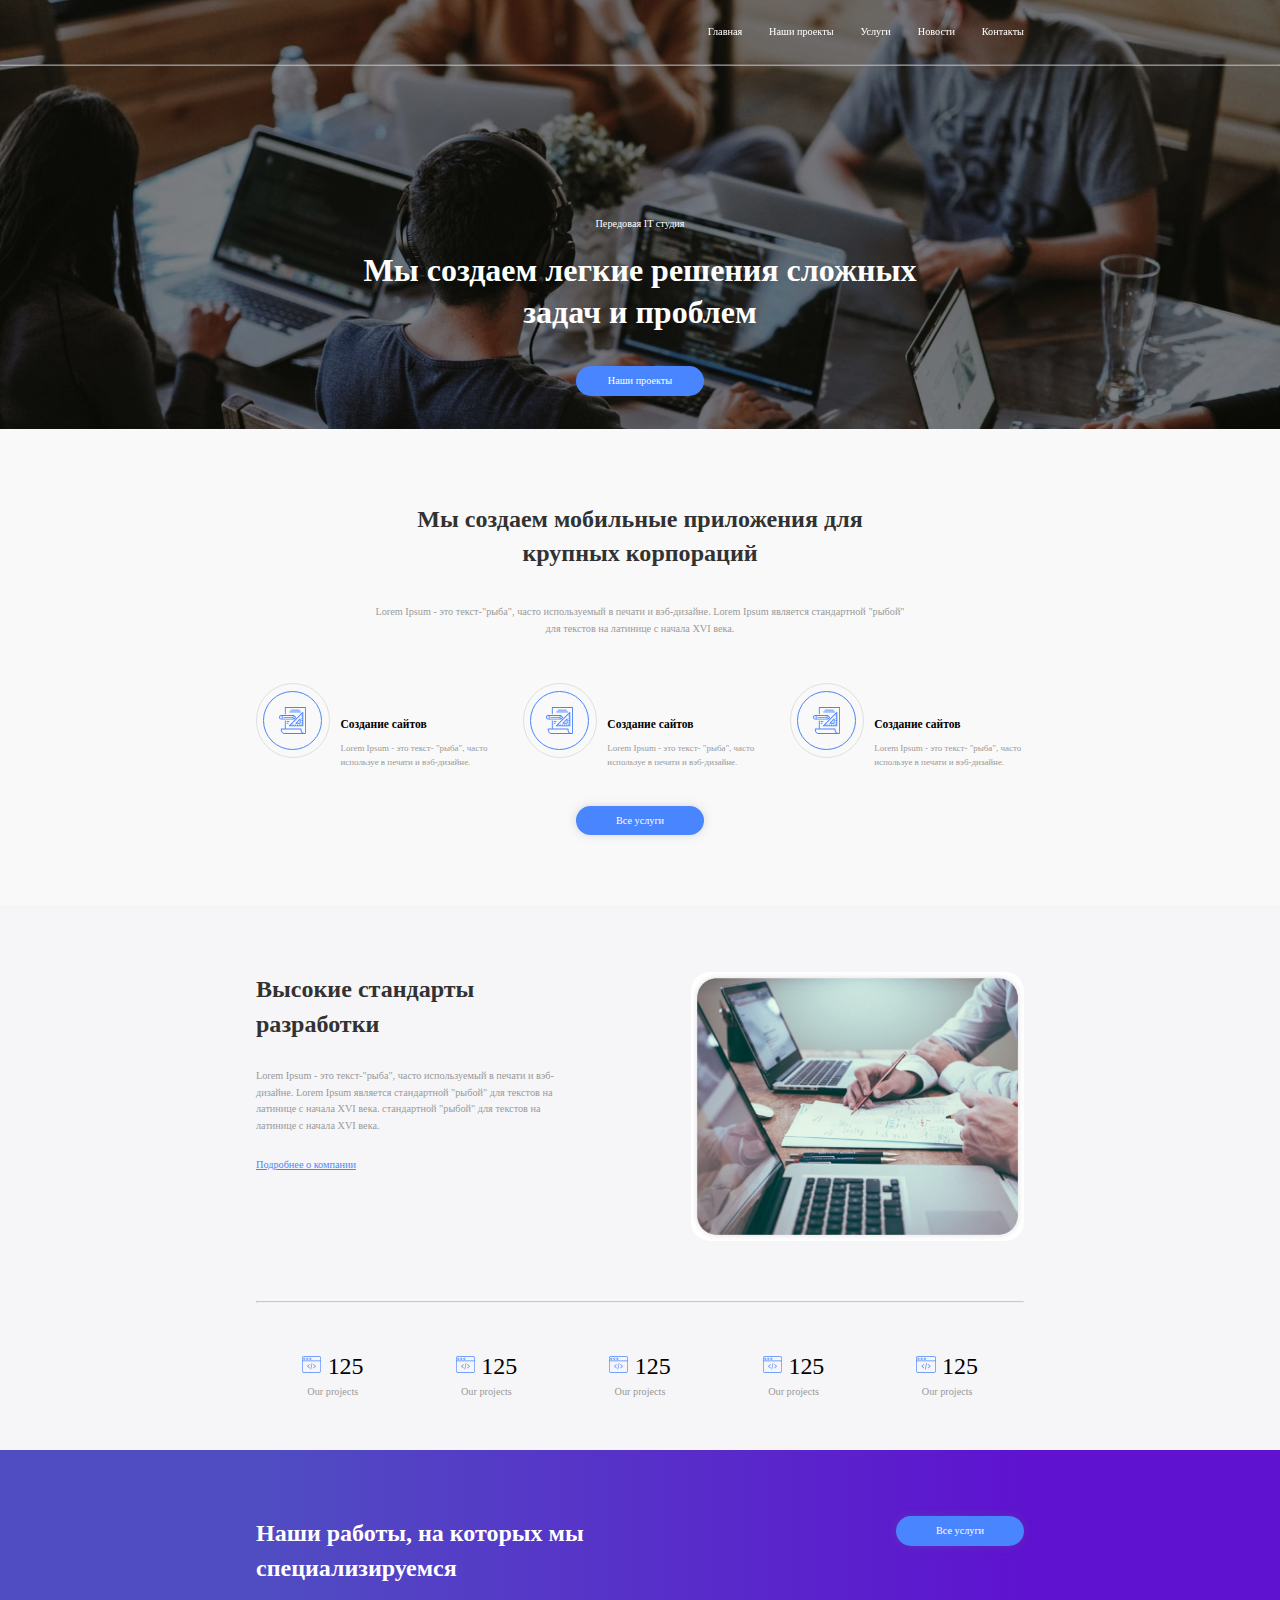
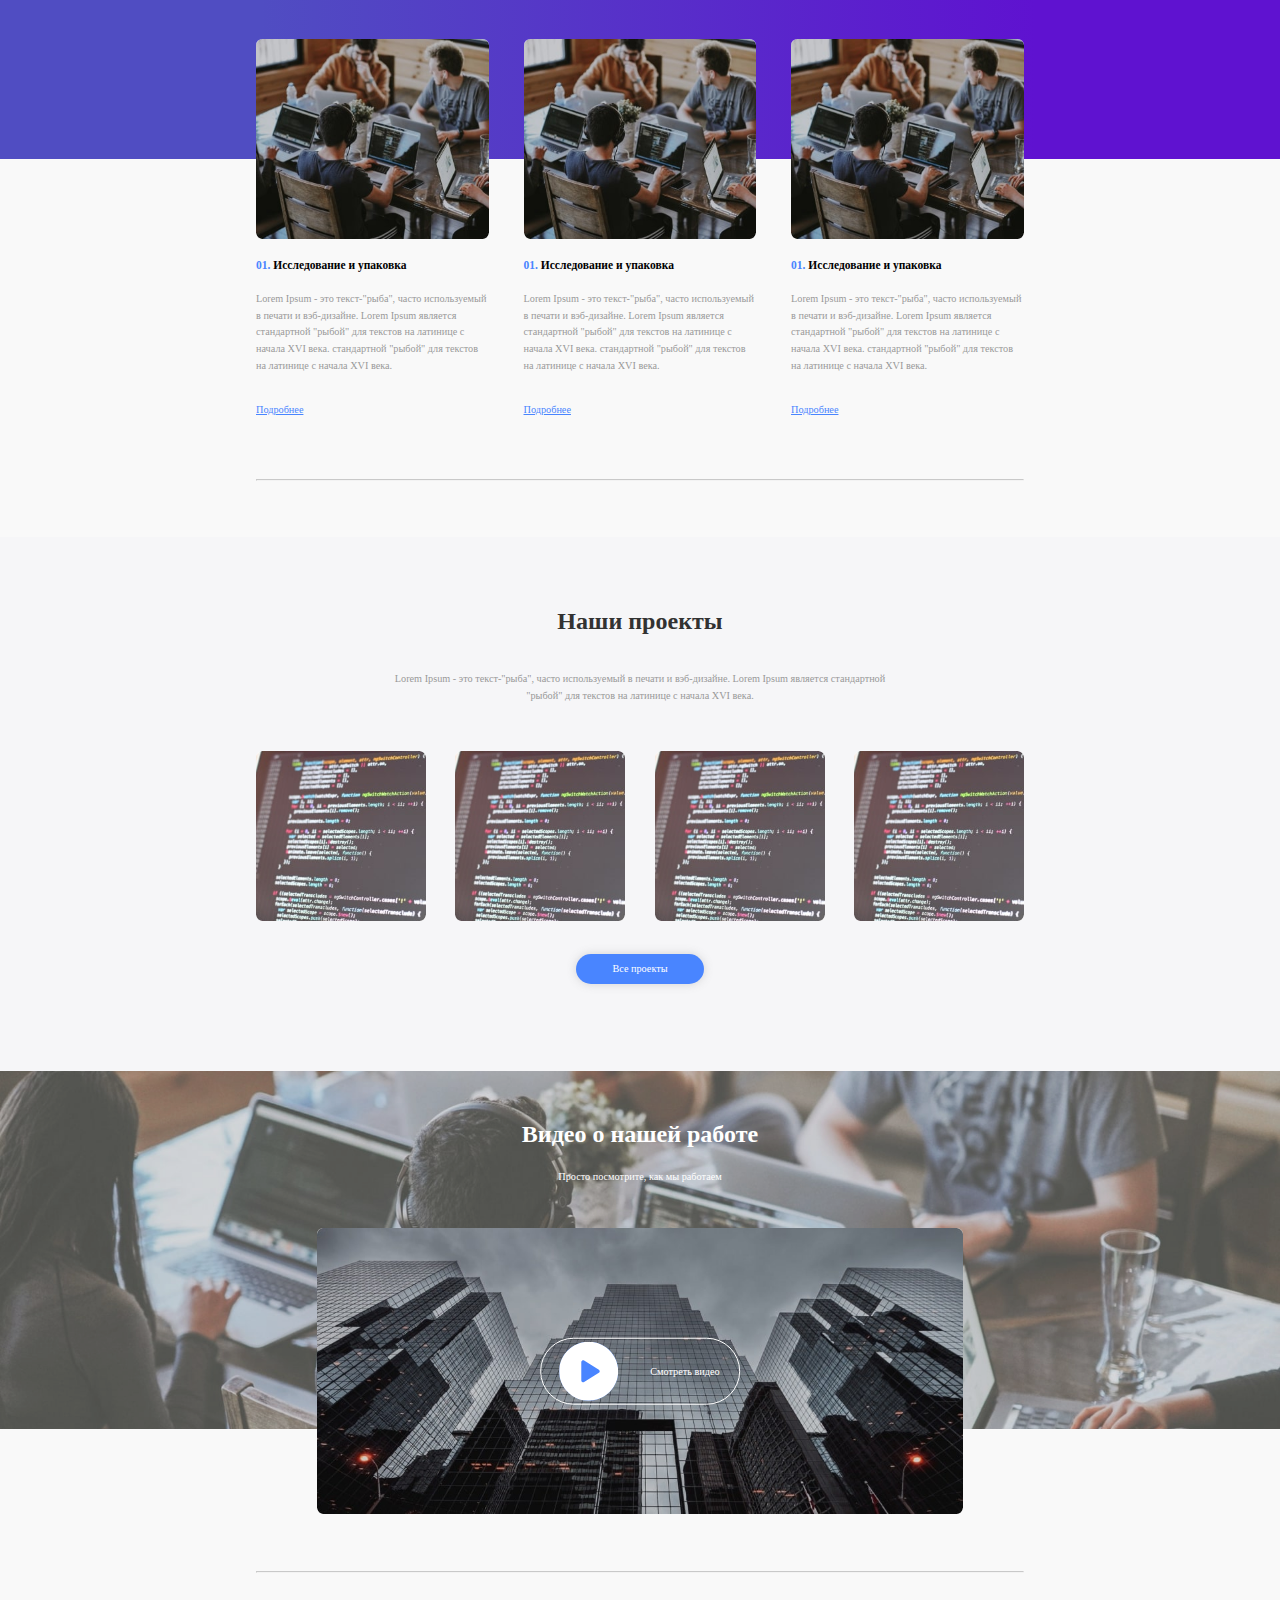
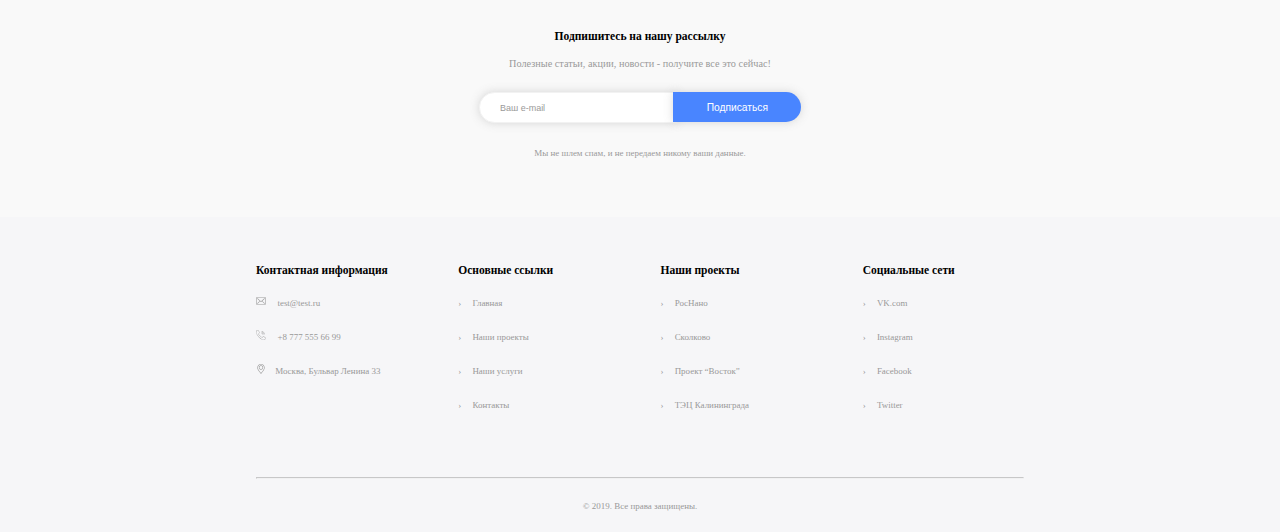
==== commit 392b6a99: "ФИНАЛgit status! Макет с флексами, гридами, с фавиконками, SEO и JS. Адаптировал, ускорил загрузку, " ====
--- a/сайт 2/index.html
+++ b/сайт 2/index.html
@@ -1,10 +1,20 @@
 <!DOCTYPE html>
-<html lang="en">
+<html lang="ru">
 
 <head>
     <meta charset="UTF-8">
     <meta name="viewport" content="width=device-width, initial-scale=1.0">
     <title>Передовая IT студия</title>
+    <meta name="description" content=""/>
+    <link rel="apple-touch-icon" sizes="120x120" href="img/favicons/apple-touch-icon.png">
+    <link rel="icon" type="image/png" sizes="32x32" href="img/favicons/favicon-32x32.png">
+    <link rel="icon" type="image/png" sizes="16x16" href="img/favicons/favicon-16x16.png">
+    <link rel="manifest" href="img/favicons/site.webmanifest">
+    <link rel="mask-icon" href="img/favicons/safari-pinned-tab.svg" color="#5bbad5">
+    <link rel="shortcut icon" href="img/favicons/favicon.ico">
+    <meta name="msapplication-TileColor" content="#2b5797">
+    <meta name="msapplication-config" content="img/favicons/browserconfig.xml">
+    <meta name="theme-color" content="#ffffff">
     <link rel="stylesheet" href="css/style.min.css">
 </head>
 
@@ -28,21 +38,21 @@
                     <li class="menu-list">
                         <a href="#contacts" class="menu-link js-scroll">Контакты</a>
                     </li>
-                    <div class="header-nav-close">
-                        <span class="header-nav-close-line"></span>
-                        <span class="header-nav-close-line"></span>
-                    </div>
                 </ul>
                 <div class="header-burger burger">
                     <span class="burger-line burger-line-first"></span>
                     <span class="burger-line burger-line-second"></span>
                     <span class="burger-line burger-line-third"></span>
                 </div>
+                <div class="header-nav-close">
+                    <span class="header-nav-close-line"></span>
+                    <span class="header-nav-close-line"></span>
+                </div>
             </nav>
             <hr class="line">
         </header>
         <main>
-            <section class="intro padding-site" id="main">
+            <div class="intro padding-site" id="main">
                 <p class="intro-subtitle white-subtitle">
                     Передовая IT студия
                 </p>
@@ -54,7 +64,7 @@
                         Наши проекты
                     </a>
                 </p>
-            </section>
+            </div>
             <section class="services padding-site" id="services">
                 <h2 class="services-title black-title">
                     Мы создаем мобильные приложения для крупных корпораций
@@ -68,7 +78,7 @@
                         <a href="#">
                             <div class="services-icon-circle">
                                 <div class="services-icon-ellipse">
-                                    <img src="img/project.svg" alt="project" class="services-img">
+                                    <img src="img/svg/project.svg" alt="project" class="services-img">
                                 </div>
                             </div>
                         </a>
@@ -85,7 +95,7 @@
                         <a href="#">
                             <div class="services-icon-circle">
                                 <div class="services-icon-ellipse">
-                                    <img src="img/project.svg" alt="project" class="services-img">
+                                    <img src="img/svg/project.svg" alt="project" class="services-img">
                                 </div>
                             </div>
                         </a>
@@ -102,7 +112,7 @@
                         <a href="#">
                             <div class="services-icon-circle">
                                 <div class="services-icon-ellipse">
-                                    <img src="img/project.svg" alt="project" class="services-img">
+                                    <img src="img/svg/project.svg" alt="project" class="services-img">
                                 </div>
                             </div>
                         </a>
@@ -145,7 +155,7 @@
                     <div class="about-column">
                         <div class="about-mini-row">
                             <a href="#" class="about-svg">
-                                <img src="img/web-programming.svg" alt="project" class="about-svg-img">
+                                <img src="img/svg/web-programming.svg" alt="project" class="about-svg-img">
                             </a>
                             <p class="about-number">
                                 125
@@ -158,7 +168,7 @@
                     <div class="about-column">
                         <div class="about-mini-row">
                             <a href="#" class="about-svg">
-                                <img src="img/web-programming.svg" alt="project" class="about-svg-img">
+                                <img src="img/svg/web-programming.svg" alt="project" class="about-svg-img">
                             </a>
                             <p class="about-number">
                                 125
@@ -171,7 +181,7 @@
                     <div class="about-column">
                         <div class="about-mini-row">
                             <a href="#" class="about-svg">
-                                <img src="img/web-programming.svg" alt="project" class="about-svg-img">
+                                <img src="img/svg/web-programming.svg" alt="project" class="about-svg-img">
                             </a>
                             <p class="about-number">
                                 125
@@ -184,7 +194,7 @@
                     <div class="about-column">
                         <div class="about-mini-row">
                             <a href="#" class="about-svg">
-                                <img src="img/web-programming.svg" alt="project" class="about-svg-img">
+                                <img src="img/svg/web-programming.svg" alt="project" class="about-svg-img">
                             </a>
                             <p class="about-number">
                                 125
@@ -197,7 +207,7 @@
                     <div class="about-column">
                         <div class="about-mini-row">
                             <a href="#" class="about-svg">
-                                <img src="img/web-programming.svg" alt="project" class="about-svg-img">
+                                <img src="img/svg/web-programming.svg" alt="project" class="about-svg-img">
                             </a>
                             <p class="about-number">
                                 125
@@ -223,7 +233,7 @@
                 </div>
                 <div class="all-bottom-row">
                     <div class="all-column">
-                        <img src="../сайт 2/img/all-photo-min.jpg" alt="all-photo" class="all-photo">
+                        <img src="img/all-photo-min.jpg" alt="all-photo" class="all-photo">
                         <h2 class="all-small-title small-title">
                             <span class="all-span"> 01.</span> Исследование и упаковка
                         </h2>
@@ -237,7 +247,7 @@
                         </a>
                     </div>
                     <div class="all-column">
-                        <img src="../сайт 2/img/all-photo-min.jpg" alt="all-photo" class="all-photo">
+                        <img src="img/all-photo-min.jpg" alt="all-photo" class="all-photo">
                         <h2 class="all-small-title small-title">
                             <span class="all-span"> 01.</span> Исследование и упаковка
                         </h2>
@@ -251,7 +261,7 @@
                         </a>
                     </div>
                     <div class="all-column">
-                        <img src="../сайт 2/img/all-photo-min.jpg" alt="all-photo" class="all-photo">
+                        <img src="img/all-photo-min.jpg" alt="all-photo" class="all-photo">
                         <h2 class="all-small-title small-title">
                             <span class="all-span"> 01.</span> Исследование и упаковка
                         </h2>
@@ -337,13 +347,13 @@
                         Контактная информация
                     </h3>
                     <a href="#" class="footer-small-subtitle small-subtitle">
-                        <img src="img/envelope.svg" alt="envelope" class="footer-img"> &emsp;test@test.ru
+                        <img src="img/svg/envelope.svg" alt="envelope" class="footer-img"> &emsp;test@test.ru
                     </a>
                     <a href="#" class="footer-small-subtitle small-subtitle">
-                        <img src="img/call.svg" alt="call" class="footer-img"> &emsp;+8 777 555 66 99
+                        <img src="img/svg/call.svg" alt="call" class="footer-img"> &emsp;+8 777 555 66 99
                     </a>
                     <a href="#" class="footer-small-subtitle small-subtitle">
-                        <img src="img/placeholder.svg" alt="placeholder" class="footer-img">&emsp;Москва,&nbsp;Бульвар&nbsp;Ленина&nbsp;33
+                        <img src="img/svg/placeholder.svg" alt="placeholder" class="footer-img">&emsp;Москва,&nbsp;Бульвар&nbsp;Ленина&nbsp;33
                     </a>
                 </div>
                 <div class="footer-column">
--- a/сайт 2/css/style.min.css
+++ b/сайт 2/css/style.min.css
@@ -1 +1 @@
-@font-face{font-family:Montserrat;font-style:normal;font-weight:400;src:local('Montserrat Regular'),local('Montserrat-Regular'),url(../fonts/montserrat-v14-latin_cyrillic-regular.woff2) format('woff2'),url(../fonts/montserrat-v14-latin_cyrillic-regular.woff) format('woff')}@font-face{font-family:Montserrat;font-style:normal;font-weight:500;src:local('Montserrat Medium'),local('Montserrat-Medium'),url(../fonts/montserrat-v14-latin_cyrillic-500.woff2) format('woff2'),url(../fonts/montserrat-v14-latin_cyrillic-500.woff) format('woff')}@font-face{font-family:Montserrat;font-style:normal;font-weight:600;src:local('Montserrat SemiBold'),local('Montserrat-SemiBold'),url(../fonts/montserrat-v14-latin_cyrillic-600.woff2) format('woff2'),url(../fonts/montserrat-v14-latin_cyrillic-600.woff) format('woff')}@font-face{font-family:Montserrat;font-style:normal;font-weight:700;src:local('Montserrat Bold'),local('Montserrat-Bold'),url(../fonts/montserrat-v14-latin_cyrillic-700.woff2) format('woff2'),url(../fonts/montserrat-v14-latin_cyrillic-700.woff) format('woff')}@font-face{font-family:Montserrat;font-style:normal;font-weight:800;src:local('Montserrat ExtraBold'),local('Montserrat-ExtraBold'),url(../fonts/montserrat-v14-latin_cyrillic-800.woff2) format('woff2'),url(../fonts/montserrat-v14-latin_cyrillic-800.woff) format('woff')}*,::after,::before{margin:0;padding:0;-webkit-box-sizing:inherit;box-sizing:inherit}html{-webkit-box-sizing:border-box;box-sizing:border-box}body{font-family:Montserrat,normal;background-color:#f9f9f9}.container{margin:0 auto}.padding-site{padding-left:20vw;padding-right:20vw}.line{opacity:.5;height:2px;background-color: #A1A1A1;}.white-big-title{font-weight:800;font-size:2.5vw;text-align:center;color:#fff;line-height:3.3vw}.white-subtitle{font-weight:500;font-size:.8vw;color:#fff}.button{width:10vw;height:2.3vw;background:#4985ff;-webkit-box-shadow:0 0 10px rgba(111,111,111,.25);box-shadow:0 0 10px rgba(111,111,111,.25);border-radius:1.5vw;text-align:center}.button:hover{background:#fff;-webkit-box-shadow:#4985ff 0 0 0 4px;box-shadow:#4985ff 0 0 0 4px}.button:active,.button:focus{-webkit-box-shadow:#4985ff 0 0 0 2px;box-shadow:#4985ff 0 0 0 2px}.button:hover>.link{color:#fff;color:#4985ff}.link{font-weight:500;font-size:.8vw;color:#fff;text-decoration:none;line-height:2.3vw;display:block}.black-title{font-weight:700;font-size:1.88vw;line-height:2.7vw;color:#323232}.black-subtitle{font-weight:500;font-size:.8vw;line-height:1.3vw;color:#999}.small-title{font-weight:600;font-size:.9vw;line-height:1.1vw;color:#000}.small-subtitle{font-weight:400;font-size:.7vw;line-height:1.14vw;color:#999}.white-title{font-weight:700;font-size:1.875vw;line-height:2.7vw;color:#fff}.header{position:fixed;top:0;left:0;width:100%;z-index:100;-webkit-transition:.2s linear;-o-transition:.2s linear;transition:.2s linear}.header-active{background-color:#504dc2}.header-nav{display:-webkit-box;display:-ms-flexbox;display:flex;-webkit-box-align:end;-ms-flex-align:end;align-items:flex-end;-webkit-box-pack:end;-ms-flex-pack:end;justify-content:flex-end}.menu{display:-webkit-box;display:-ms-flexbox;display:flex}.menu-list{margin-right:2.1vw;list-style-type:none}.menu-list:last-of-type{margin-right:0}.menu-link{font-weight:500;font-size:.8vw;color:#fff;line-height:5vw;text-decoration:none;padding-bottom:2vw;padding-top:2vw}.menu-link:active,.menu-link:focus,.menu-link:hover{border-bottom:2px solid #fff}.header-burger{display:none;width:40px;height:28px;position:relative}.burger-line{display:block;width:100%;height:2px;background-color:#fff;position:absolute;left:0}.burger-line-first{top:0}.burger-line-second{top:50%;-webkit-transform:translateY(-50%);-ms-transform:translateY(-50%);transform:translateY(-50%)}.burger-line-third{bottom:0}.intro{background:-webkit-gradient(linear,left bottom,left top,from(rgba(0,0,0,.2)),to(rgba(0,0,0,.2))),url(../img/Background-intro-min.jpg) no-repeat center;background:-o-linear-gradient(bottom,rgba(0,0,0,.2),rgba(0,0,0,.2)),url(../img/Background-intro-min.jpg) no-repeat center;background:linear-gradient(0deg,rgba(0,0,0,.2),rgba(0,0,0,.2)),url(../img/Background-intro-min.jpg) no-repeat center;background-size:cover;max-height:80vh;min-height:40vh;padding-top:17vw;padding-bottom:20px}.intro-subtitle{margin:auto;padding-bottom:20px;text-align:center}.intro-title{width:100%;padding:0 7vw 2.6vw 7vw;margin:auto}.intro-button{margin:auto;margin-bottom:1vw}.services{padding-bottom:5.5vw;padding-top:5.7vw;max-height:80vh;min-height:30vh}.services-title{width:100%;padding:0 8.8vw 2.6vw 8.8vw;text-align:center}.services-subtitle{width:100%;padding:0 9vw;padding-bottom:3.6vw;text-align:center}.services-row{display:-webkit-box;display:-ms-flexbox;display:flex;-ms-flex-wrap:wrap;flex-wrap:wrap;-webkit-box-align:start;-ms-flex-align:start;align-items:flex-start;-webkit-box-pack:justify;-ms-flex-pack:justify;justify-content:space-between}.services-column{width:18.3vw;margin-bottom:2.8vw;display:-webkit-box;display:-ms-flexbox;display:flex;-ms-flex-wrap:wrap;flex-wrap:wrap;-webkit-box-pack:justify;-ms-flex-pack:justify;justify-content:space-between}.services-small-title{width:11.7vw;margin-bottom:10px;margin-top:2.6vw}.services-small-subtitle{width:11.7vw}.services-icon-circle{height:5.8vw;width:5.8vw;border:1px solid #e0e0e0;border-radius:2.9vw}.services-icon-ellipse{height:4.6vw;width:4.6vw;border:1px solid #4985ff;border-radius:2.3vw;margin:.5vw;display:-webkit-box;display:-ms-flexbox;display:flex;-webkit-box-align:center;-ms-flex-align:center;align-items:center;-webkit-box-pack:center;-ms-flex-pack:center;justify-content:center}.services-img{width:2.1vw;height:2.1vw}.services-button{margin:auto}.about{background:#f6f6f8;padding-top:5.2vw;padding-bottom:3.1vw}.about-top-row{display:-webkit-box;display:-ms-flexbox;display:flex;-ms-flex-wrap:wrap;flex-wrap:wrap;-webkit-box-align:start;-ms-flex-align:start;align-items:flex-start;-webkit-box-pack:justify;-ms-flex-pack:justify;justify-content:space-between;padding-bottom:4.7vw}.about-standards{width:25.5vw;padding-bottom:1vw}.about-title{margin-bottom:2.1vw}.about-subtitle{margin-bottom:1.5vw}.about-photo{border-radius:1.5vw;width:26vw;height:21vw;background:url(../img/about-photo-min.jpg) center;background-size:cover}.about-bottom-row{margin-top:3.6vw;display:-webkit-box;display:-ms-flexbox;display:flex;-ms-flex-wrap:wrap;flex-wrap:wrap;-webkit-box-align:start;-ms-flex-align:start;align-items:flex-start;-ms-flex-pack:distribute;justify-content:space-around}.about-svg{text-decoration:none}.about-mini-row{display:-webkit-box;display:-ms-flexbox;display:flex;-webkit-box-align:center;-ms-flex-align:center;align-items:center;-webkit-box-pack:center;-ms-flex-pack:center;justify-content:center}.about-svg-img{width:1.5vw;height:1.5vw}.about-number{display:inline;font-weight:500;font-size:1.87vw;line-height:2.7vw;color:#000;padding-left:.5vw}.about-column{padding-bottom:10px;width:5.73vw;display:-webkit-box;display:-ms-flexbox;display:flex;-ms-flex-wrap:wrap;flex-wrap:wrap;-webkit-box-align:center;-ms-flex-align:center;align-items:center;-webkit-box-pack:justify;-ms-flex-pack:justify;justify-content:space-between;-webkit-box-orient:vertical;-webkit-box-direction:normal;-ms-flex-direction:column;flex-direction:column}.about-link{font-weight:500;font-size:.8vw;-webkit-text-decoration-line:underline;text-decoration-line:underline;color:#4985ff}.all{padding-bottom:4.4vw;padding-top:5.2vw;max-height:130vh;min-height:30vh;position:relative}.all-color{background:-webkit-gradient(linear,left top,right top,color-stop(20.44%,#504dc2),color-stop(80.91%,#5f12d0)),#c4c4c4;background:-o-linear-gradient(left,#504dc2 20.44%,#5f12d0 80.91%),#c4c4c4;background:linear-gradient(90deg,#504dc2 20.44%,#5f12d0 80.91%),#c4c4c4;height:45%;position:absolute;top:0;left:0;width:100%;z-index:-1}.all-top-row{display:-webkit-box;display:-ms-flexbox;display:flex;-ms-flex-wrap:wrap;flex-wrap:wrap;-webkit-box-align:start;-ms-flex-align:start;align-items:flex-start;-webkit-box-pack:justify;-ms-flex-pack:justify;justify-content:space-between;margin-bottom:2.6vw}.all-title{width:28vw;padding-bottom:20px}.all-bottom-row{display:-ms-grid;display:grid;grid-template-columns:repeat(auto-fit,18.2vw);grid-column-gap:1.5vw;padding-bottom:3.4vw;-webkit-box-pack:justify;-ms-flex-pack:justify;justify-content:space-between}.all-column{padding-bottom:20px;display:-webkit-box;display:-ms-flexbox;display:flex;-webkit-box-orient:vertical;-webkit-box-direction:normal;-ms-flex-direction:column;flex-direction:column}.all-photo{border-radius:.5vw;height:15.6vw}.all-small-title{margin:1.5vw 0}.all-link{margin:auto 0 0 0;font-weight:500;font-size:.8vw;-webkit-text-decoration-line:underline;text-decoration-line:underline;color:#4985ff}.all-span{color:#4985ff}.all-subtitle{margin-bottom:30px}.projects{padding-top:5.2vw;padding-bottom:6.8vw;min-height:30vh;max-height:80vh;background:#f6f6f8}.projects-title{text-align:center;padding:0 10vw;width:100%}.projects-subtitle{text-align:center;padding:2.6vw 10vw 3.6vw 10vw}.projects-row{display:-ms-grid;display:grid;grid-template-columns:repeat(auto-fit,13.3vw);-webkit-column-gap:1.5vw;-moz-column-gap:1.5vw;column-gap:1.5vw;-webkit-box-pack:justify;-ms-flex-pack:justify;justify-content:space-between}.projects-column{width:13.3vw;height:13.3vw;overflow:hidden;border-radius:.5vw;margin-bottom:2.6vw}.projects-column:hover .projects-photo{-webkit-transform:scale(1.05);-ms-transform:scale(1.05);transform:scale(1.05)}.projects-photo{-webkit-transition:.5s all;-o-transition:.5s all;transition:.5s all;width:13.3vw;height:13.3vw}.projects-button{margin:auto}.subcribe{padding-top:3.6vw;padding-bottom:4.4vw;position:relative;min-height:30vh;max-height:120vh}.subcribe-color{position:absolute;top:0;left:0;background:-webkit-gradient(linear,left bottom,left top,from(rgba(255,255,255,.15)),to(rgba(255,255,255,.15))),url(../img/Background-subcribe-min.jpg) no-repeat center;background:-o-linear-gradient(bottom,rgba(255,255,255,.15),rgba(255,255,255,.15)),url(../img/Background-subcribe-min.jpg) no-repeat center;background:linear-gradient(0deg,rgba(255,255,255,.15),rgba(255,255,255,.15)),url(../img/Background-subcribe-min.jpg) no-repeat center;background-size:cover;height:28vw;width:100%;z-index:-1}.subcribe-title{text-align:center;padding:0 2.6vw}.subcribe-subtitle{text-align:center;padding:1.5vw 2.6vw 3.6vw 2.6vw}.subcribe-video{margin:auto;margin-bottom:4.4vw;position:relative;overflow:hidden;display:-webkit-box;display:-ms-flexbox;display:flex;-webkit-box-align:center;-ms-flex-align:center;align-items:center;-webkit-box-pack:center;-ms-flex-pack:center;justify-content:center}.subcribe-video-img{height:22.4vw;-o-object-fit:cover;object-fit:cover;border-radius:.5vw}.subcribe-link{display:inline-block;background:url(../img/play-button.svg) no-repeat 13% center;border:1px solid #fff;border-radius:7.8vw;width:15.6vw;height:5.2vw;text-decoration:none;line-height:5.2vw;text-align:right;padding-right:1.5vw;-webkit-transition:.5s all;-o-transition:.5s all;transition:.5s all;position:absolute;top:50%;left:50%;margin-right:-50%;-webkit-transform:translate(-50%,-50%);-ms-transform:translate(-50%,-50%);transform:translate(-50%,-50%);background-size:30%}.subcribe-link:hover{background:url(../img/play-button.svg) no-repeat center center;color:transparent;width:5.2vw;border-radius:2.6vw;background-size:80%}.subcribe-link:active{background:url(../img/play-button.svg) no-repeat center center;color:transparent;width:5.2vw;border-radius:2.6vw;background-size:100%;border:none}.subcribe-small-title{padding-top:4.4vw;padding-bottom:1vw;text-align:center}.subcribe-bottom-subtitle{padding-bottom:1.5vw;text-align:center}.subcribe-small-subtitle{padding-top:1.8vw;text-align:center}.subcribe-form{display:-webkit-box;display:-ms-flexbox;display:flex;-webkit-box-align:center;-ms-flex-align:center;align-items:center;-webkit-box-pack:center;-ms-flex-pack:center;justify-content:center;width:100%}.subcribe-fieldset{border:none;min-width:15.6vw}.subcribe-email{border:1px solid #f2f2f2;-webkit-box-shadow:0 0 10px rgba(111,111,111,.25);box-shadow:0 0 10px rgba(111,111,111,.25);border-top-left-radius:1.2vw;border-bottom-left-radius:1.2vw;width:15.5vw;height:2.4vw;padding-left:1.6vw;font-size:.7vw;color:#999}.subcribe-submit{background:#4985ff;-webkit-box-shadow:0 0 10px rgba(111,111,111,.25);box-shadow:0 0 10px rgba(111,111,111,.25);border-radius:0 1.2vw 1.2vw 0;width:10vw;height:2.4vw;font-weight:500;font-size:.8vw;text-align:center;color:#fff;margin-left:-.6vw;border:none;outline:0}.subcribe-submit:hover{background:#fff;-webkit-box-shadow:#4985ff 0 0 0 4px;box-shadow:#4985ff 0 0 0 4px;color:#4985ff}.subcribe-submit:active,.subcribe-submit:focus{-webkit-box-shadow:#4985ff 0 0 0 2px;box-shadow:#4985ff 0 0 0 2px}.footer{padding-top:3.6vw;padding-bottom:1.5vw;max-height:50vh;min-height:20vh;background:#f6f6f8}.footer-row{display:-webkit-box;display:-ms-flexbox;display:flex;-ms-flex-wrap:wrap;flex-wrap:wrap;-webkit-box-align:start;-ms-flex-align:start;align-items:flex-start;-webkit-box-pack:justify;-ms-flex-pack:justify;justify-content:space-between;-webkit-box-orient:horizontal;-webkit-box-direction:normal;-ms-flex-direction:row;flex-direction:row;margin-bottom:3.6vw}.footer-column{width:12.6vw;margin-right:.5vw}.footer-column:last-child{margin-right:0}.footer-small-subtitle{display:block;text-decoration:none;margin-top:1.5vw;margin-bottom:1.5vw}.footer-small-subtitle:hover{opacity:.75}.footer-img{width:.8vw;height:.8vw}.footer-rights{margin-top:1.5vw;text-align:center}@media screen and (max-width:767px){.header-burger{display:block;margin-top:20px;margin-right:20px}.menu{position:fixed;width:100%;height:100%;top:0;left:0;background-color:#504dc2;z-index:9;padding:20px 50px;display:block;-webkit-transform:translateX(100%);-ms-transform:translateX(100%);transform:translateX(100%);-webkit-transition:.5s linear;-o-transition:.5s linear;transition:.5s linear}.menu-active{-webkit-transform:translateX(0);-ms-transform:translateX(0);transform:translateX(0)}.menu-list{width:100%;margin-right:0;margin-top:40px}.menu-link{font-size:30px;padding:0}.header-nav-close{width:40px;height:40px;position:absolute;top:30px;right:30px;z-index:10}.header-nav-close-line{width:100%;display:block;height:2px;background-color:#fff;position:absolute;top:50%;-webkit-transform:translateY(-50%);-ms-transform:translateY(-50%);transform:translateY(-50%)}.header-nav-close-line:first-child{-webkit-transform:translateY(-50%) rotate(45deg);-ms-transform:translateY(-50%) rotate(45deg);transform:translateY(-50%) rotate(45deg)}.header-nav-close-line:last-child{-webkit-transform:translateY(-50%) rotate(-45deg);-ms-transform:translateY(-50%) rotate(-45deg);transform:translateY(-50%) rotate(-45deg)}.padding-site{padding-left:4vw;padding-right:4vw}.white-big-title{font-size:30px;line-height:48px}.white-subtitle{font-size:16px;line-height:normal}.button{width:50%;border-radius:18px;height:36px}.link{font-size:16px;line-height:36px}.black-title{font-size:24px;line-height:40px}.black-subtitle{font-size:16px;line-height:25px}.small-title{font-size:18px;line-height:normal}.small-subtitle{font-size:14px;line-height:normal}.white-title{font-size:24px;line-height:40px}.intro{height:auto;max-height:none;min-height:auto}.intro-subtitle{padding:20px 0}.intro-title{padding:20px 0}.intro-button{margin:20px auto}.services{height:auto;max-height:none;min-height:auto;padding-top:20px;padding-bottom:20px}.services-title{padding:20px 0}.services-subtitle{padding:20px 0}.services-column{width:100%;-ms-flex-wrap:nowrap;flex-wrap:nowrap;margin-bottom:40px}.services-small-title{width:100%}.services-small-subtitle{width:100%}.services-icon-circle{width:110px;height:110px;border-radius:55px;margin-right:20px}.services-icon-ellipse{width:90px;height:90px;margin:10px;border-radius:45px}.services-img{width:40px;height:40px}.services-button{margin:20px auto}.about{padding-top:20px;padding-bottom:20px}.about-top-row{display:block;padding-bottom:20px}.about-standards{width:100%;padding-bottom:20px}.about-title{margin-bottom:20px}.about-subtitle{margin-bottom:20px}.about-link{font-size:16px}.about-photo{width:100%;height:250px;border-radius:30px}.about-bottom-row{margin-top:20px}.about-column{width:50%;-ms-flex-pack:distribute;justify-content:space-around;padding-bottom:16px}.about-svg-img{width:30px;height:30px}.about-number{font-size:30px;line-height:normal;padding-left:20px}.all{height:auto;max-height:none;min-height:auto;padding-top:20px;padding-bottom:20px}.all-color{height:20%}.all-top-row{display:block;margin-bottom:30px}.all-title{width:100%}.all-bottom-row{padding-bottom:20px}.all-column{-ms-grid-column-span:3;grid-column:span 3;padding-bottom:40px}.all-photo{height:auto;border-radius:10px}.all-small-title{margin:20px 0}.all-subtitle{margin-bottom:20px}.all-link{font-size:16px}.projects{height:auto;max-height:none;min-height:auto;padding-top:20px;padding-bottom:20px}.projects-title{padding:0}.projects-subtitle{padding:20px 0}.projects-column{-ms-grid-column-span:4;grid-column:span 4;width:100%;height:auto;border-radius:10px;margin-bottom:20px}.projects-photo{width:100%;height:auto}.projects-button{margin-bottom:20px}.subcribe{height:auto;max-height:none;min-height:auto;padding-top:20px;padding-bottom:20px}.subcribe-color{height:50%}.subcribe-title{padding:0}.subcribe-subtitle{padding:20px 0 30px 0}.subcribe-video{margin-bottom:30px}.subcribe-video-img{height:300px}.subcribe-link{width:210px;height:70px;border-radius:35px;line-height:70px;background-size:25%;background-position-x:6%}.subcribe-link:hover{width:70px;border-radius:35px}.subcribe-link:active{width:70px}.subcribe-small-title{padding-top:30px;padding-bottom:20px}.subcribe-bottom-subtitle{padding-bottom:20px}.subcribe-fieldset{width:100%}.subcribe-email{width:66%;height:44px;border-top-left-radius:22px;border-bottom-left-radius:22px;font-size:14px;padding-left:30px}.subcribe-submit{width:33%;height:44px;border-top-right-radius:22px;border-bottom-right-radius:22px;font-size:14px;margin-left:-10px}.subcribe-small-subtitle{padding:20px 0}.footer{height:auto;max-height:none;min-height:auto;padding-top:20px;padding-bottom:20px}.footer-row{margin-bottom:20px}.footer-column{width:100%;margin:20px 0}.footer-img{width:15px;height:15px}.footer-small-subtitle{margin:10px 0}.footer-rights{margin-top:20px}}+@font-face{font-family:Montserrat;font-style:normal;font-weight:400;src:local('Montserrat Regular'),local('Montserrat-Regular'),url(../fonts/montserrat-v14-latin_cyrillic-regular.woff2) format('woff2'),url(../fonts/montserrat-v14-latin_cyrillic-regular.woff) format('woff')}@font-face{font-family:Montserrat;font-style:normal;font-weight:500;src:local('Montserrat Medium'),local('Montserrat-Medium'),url(../fonts/montserrat-v14-latin_cyrillic-500.woff2) format('woff2'),url(../fonts/montserrat-v14-latin_cyrillic-500.woff) format('woff')}@font-face{font-family:Montserrat;font-style:normal;font-weight:600;src:local('Montserrat SemiBold'),local('Montserrat-SemiBold'),url(../fonts/montserrat-v14-latin_cyrillic-600.woff2) format('woff2'),url(../fonts/montserrat-v14-latin_cyrillic-600.woff) format('woff')}@font-face{font-family:Montserrat;font-style:normal;font-weight:700;src:local('Montserrat Bold'),local('Montserrat-Bold'),url(../fonts/montserrat-v14-latin_cyrillic-700.woff2) format('woff2'),url(../fonts/montserrat-v14-latin_cyrillic-700.woff) format('woff')}@font-face{font-family:Montserrat;font-style:normal;font-weight:800;src:local('Montserrat ExtraBold'),local('Montserrat-ExtraBold'),url(../fonts/montserrat-v14-latin_cyrillic-800.woff2) format('woff2'),url(../fonts/montserrat-v14-latin_cyrillic-800.woff) format('woff')}*,::after,::before{margin:0;padding:0;-webkit-box-sizing:inherit;box-sizing:inherit}html{-webkit-box-sizing:border-box;box-sizing:border-box}body{font-family:Montserrat,normal;background-color:#f9f9f9}.container{margin:0 auto}.padding-site{padding-left:20vw;padding-right:20vw}.line{opacity:.5;height:2px;background-color:#a1a1a1}.white-big-title{font-weight:800;font-size:2.5vw;text-align:center;color:#fff;line-height:3.3vw}.white-subtitle{font-weight:500;font-size:.8vw;color:#fff}.button{width:10vw;height:2.3vw;background:#4985ff;-webkit-box-shadow:0 0 10px rgba(111,111,111,.25);box-shadow:0 0 10px rgba(111,111,111,.25);border-radius:1.5vw;text-align:center}.button:hover{background:#fff;-webkit-box-shadow:#4985ff 0 0 0 4px;box-shadow:#4985ff 0 0 0 4px}.button:active,.button:focus{-webkit-box-shadow:#4985ff 0 0 0 2px;box-shadow:#4985ff 0 0 0 2px}.button:hover>.link{color:#fff;color:#4985ff}.link{font-weight:500;font-size:.8vw;color:#fff;text-decoration:none;line-height:2.3vw;display:block}.black-title{font-weight:700;font-size:1.88vw;line-height:2.7vw;color:#323232}.black-subtitle{font-weight:500;font-size:.8vw;line-height:1.3vw;color:#999}.small-title{font-weight:600;font-size:.9vw;line-height:1.1vw;color:#000}.small-subtitle{font-weight:400;font-size:.7vw;line-height:1.14vw;color:#999}.white-title{font-weight:700;font-size:1.875vw;line-height:2.7vw;color:#fff}.header{position:fixed;top:0;left:0;width:100%;z-index:100;-webkit-transition:.2s linear;-o-transition:.2s linear;transition:.2s linear}.header-active{background-color:#504dc2}.header-nav{display:-webkit-box;display:-ms-flexbox;display:flex;-webkit-box-align:end;-ms-flex-align:end;align-items:flex-end;-webkit-box-pack:end;-ms-flex-pack:end;justify-content:flex-end}.menu{display:-webkit-box;display:-ms-flexbox;display:flex}.menu-list{margin-right:2.1vw;list-style-type:none}.menu-list:last-of-type{margin-right:0}.menu-link{font-weight:500;font-size:.8vw;color:#fff;line-height:5vw;text-decoration:none;padding-bottom:2vw;padding-top:2vw}.menu-link:active,.menu-link:focus,.menu-link:hover{border-bottom:2px solid #fff}.header-burger{display:none;width:40px;height:28px;position:relative}.burger-line{display:block;width:100%;height:2px;background-color:#fff;position:absolute;left:0}.burger-line-first{top:0}.burger-line-second{top:50%;-webkit-transform:translateY(-50%);-ms-transform:translateY(-50%);transform:translateY(-50%)}.burger-line-third{bottom:0}.intro{background:-webkit-gradient(linear,left bottom,left top,from(rgba(0,0,0,.2)),to(rgba(0,0,0,.2))),url(../img/Background-intro-min.jpg) no-repeat center;background:-o-linear-gradient(bottom,rgba(0,0,0,.2),rgba(0,0,0,.2)),url(../img/Background-intro-min.jpg) no-repeat center;background:linear-gradient(0deg,rgba(0,0,0,.2),rgba(0,0,0,.2)),url(../img/Background-intro-min.jpg) no-repeat center;background-size:cover;max-height:80vh;min-height:40vh;padding-top:17vw;padding-bottom:20px}.intro-subtitle{margin:auto;padding-bottom:20px;text-align:center}.intro-title{width:100%;padding:0 7vw 2.6vw 7vw;margin:auto}.intro-button{margin:auto;margin-bottom:1vw}.services{padding-bottom:5.5vw;padding-top:5.7vw;max-height:80vh;min-height:30vh}.services-title{width:100%;padding:0 8.8vw 2.6vw 8.8vw;text-align:center}.services-subtitle{width:100%;padding:0 9vw;padding-bottom:3.6vw;text-align:center}.services-row{display:-webkit-box;display:-ms-flexbox;display:flex;-ms-flex-wrap:wrap;flex-wrap:wrap;-webkit-box-align:start;-ms-flex-align:start;align-items:flex-start;-webkit-box-pack:justify;-ms-flex-pack:justify;justify-content:space-between}.services-column{width:18.3vw;margin-bottom:2.8vw;display:-webkit-box;display:-ms-flexbox;display:flex;-ms-flex-wrap:wrap;flex-wrap:wrap;-webkit-box-pack:justify;-ms-flex-pack:justify;justify-content:space-between}.services-small-title{width:11.7vw;margin-bottom:10px;margin-top:2.6vw}.services-small-subtitle{width:11.7vw}.services-icon-circle{height:5.8vw;width:5.8vw;border:1px solid #e0e0e0;border-radius:2.9vw}.services-icon-ellipse{height:4.6vw;width:4.6vw;border:1px solid #4985ff;border-radius:2.3vw;margin:.5vw;display:-webkit-box;display:-ms-flexbox;display:flex;-webkit-box-align:center;-ms-flex-align:center;align-items:center;-webkit-box-pack:center;-ms-flex-pack:center;justify-content:center}.services-img{width:2.1vw;height:2.1vw}.services-button{margin:auto}.about{background:#f6f6f8;padding-top:5.2vw;padding-bottom:3.1vw}.about-top-row{display:-webkit-box;display:-ms-flexbox;display:flex;-ms-flex-wrap:wrap;flex-wrap:wrap;-webkit-box-align:start;-ms-flex-align:start;align-items:flex-start;-webkit-box-pack:justify;-ms-flex-pack:justify;justify-content:space-between;padding-bottom:4.7vw}.about-standards{width:25.5vw;padding-bottom:1vw}.about-title{margin-bottom:2.1vw}.about-subtitle{margin-bottom:1.5vw}.about-photo{border-radius:1.5vw;width:26vw;height:21vw;background:url(../img/about-photo-min.jpg) center;background-size:cover}.about-bottom-row{margin-top:3.6vw;display:-webkit-box;display:-ms-flexbox;display:flex;-ms-flex-wrap:wrap;flex-wrap:wrap;-webkit-box-align:start;-ms-flex-align:start;align-items:flex-start;-ms-flex-pack:distribute;justify-content:space-around}.about-svg{text-decoration:none}.about-mini-row{display:-webkit-box;display:-ms-flexbox;display:flex;-webkit-box-align:center;-ms-flex-align:center;align-items:center;-webkit-box-pack:center;-ms-flex-pack:center;justify-content:center}.about-svg-img{width:1.5vw;height:1.5vw}.about-number{display:inline;font-weight:500;font-size:1.87vw;line-height:2.7vw;color:#000;padding-left:.5vw}.about-column{padding-bottom:10px;width:5.73vw;display:-webkit-box;display:-ms-flexbox;display:flex;-ms-flex-wrap:wrap;flex-wrap:wrap;-webkit-box-align:center;-ms-flex-align:center;align-items:center;-webkit-box-pack:justify;-ms-flex-pack:justify;justify-content:space-between;-webkit-box-orient:vertical;-webkit-box-direction:normal;-ms-flex-direction:column;flex-direction:column}.about-link{font-weight:500;font-size:.8vw;-webkit-text-decoration-line:underline;text-decoration-line:underline;color:#4985ff}.all{padding-bottom:4.4vw;padding-top:5.2vw;max-height:130vh;min-height:30vh;position:relative}.all-color{background:-webkit-gradient(linear,left top,right top,color-stop(20.44%,#504dc2),color-stop(80.91%,#5f12d0)),#c4c4c4;background:-o-linear-gradient(left,#504dc2 20.44%,#5f12d0 80.91%),#c4c4c4;background:linear-gradient(90deg,#504dc2 20.44%,#5f12d0 80.91%),#c4c4c4;height:45%;position:absolute;top:0;left:0;width:100%;z-index:-1}.all-top-row{display:-webkit-box;display:-ms-flexbox;display:flex;-ms-flex-wrap:wrap;flex-wrap:wrap;-webkit-box-align:start;-ms-flex-align:start;align-items:flex-start;-webkit-box-pack:justify;-ms-flex-pack:justify;justify-content:space-between;margin-bottom:2.6vw}.all-title{width:28vw;padding-bottom:20px}.all-bottom-row{display:-ms-grid;display:grid;grid-template-columns:repeat(auto-fit,18.2vw);column-gap:1.5vw;padding-bottom:3.4vw;-webkit-box-pack:justify;-ms-flex-pack:justify;justify-content:space-between}.all-column{padding-bottom:20px;display:-webkit-box;display:-ms-flexbox;display:flex;-webkit-box-orient:vertical;-webkit-box-direction:normal;-ms-flex-direction:column;flex-direction:column}.all-photo{border-radius:.5vw;height:15.6vw}.all-small-title{margin:1.5vw 0}.all-link{margin:auto 0 0 0;font-weight:500;font-size:.8vw;-webkit-text-decoration-line:underline;text-decoration-line:underline;color:#4985ff}.all-span{color:#4985ff}.all-subtitle{margin-bottom:30px}.projects{padding-top:5.2vw;padding-bottom:6.8vw;min-height:30vh;max-height:80vh;background:#f6f6f8}.projects-title{text-align:center;padding:0 10vw;width:100%}.projects-subtitle{text-align:center;padding:2.6vw 10vw 3.6vw 10vw}.projects-row{display:-ms-grid;display:grid;grid-template-columns:repeat(auto-fit,13.3vw);-webkit-column-gap:1.5vw;-moz-column-gap:1.5vw;column-gap:1.5vw;-webkit-box-pack:justify;-ms-flex-pack:justify;justify-content:space-between}.projects-column{width:13.3vw;height:13.3vw;overflow:hidden;border-radius:.5vw;margin-bottom:2.6vw}.projects-column:hover .projects-photo{-webkit-transform:scale(1.05);-ms-transform:scale(1.05);transform:scale(1.05)}.projects-photo{-webkit-transition:.5s all;-o-transition:.5s all;transition:.5s all;width:13.3vw;height:13.3vw}.projects-button{margin:auto}.subcribe{padding-top:3.6vw;padding-bottom:4.4vw;position:relative;min-height:30vh;max-height:120vh}.subcribe-color{position:absolute;top:0;left:0;background:-webkit-gradient(linear,left bottom,left top,from(rgba(255,255,255,.15)),to(rgba(255,255,255,.15))),url(../img/Background-subcribe-min.jpg) no-repeat center;background:-o-linear-gradient(bottom,rgba(255,255,255,.15),rgba(255,255,255,.15)),url(../img/Background-subcribe-min.jpg) no-repeat center;background:linear-gradient(0deg,rgba(255,255,255,.15),rgba(255,255,255,.15)),url(../img/Background-subcribe-min.jpg) no-repeat center;background-size:cover;height:28vw;width:100%;z-index:-1}.subcribe-title{text-align:center;padding:0 2.6vw}.subcribe-subtitle{text-align:center;padding:1.5vw 2.6vw 3.6vw 2.6vw}.subcribe-video{margin:auto;margin-bottom:4.4vw;position:relative;overflow:hidden;display:-webkit-box;display:-ms-flexbox;display:flex;-webkit-box-align:center;-ms-flex-align:center;align-items:center;-webkit-box-pack:center;-ms-flex-pack:center;justify-content:center}.subcribe-video-img{height:22.4vw;-o-object-fit:cover;object-fit:cover;border-radius:.5vw}.subcribe-link{display:inline-block;background:url(../img/svg/play-button.svg) no-repeat 13% center;border:1px solid #fff;border-radius:7.8vw;width:15.6vw;height:5.2vw;text-decoration:none;line-height:5.2vw;text-align:right;padding-right:1.5vw;-webkit-transition:.5s all;-o-transition:.5s all;transition:.5s all;position:absolute;top:50%;left:50%;margin-right:-50%;-webkit-transform:translate(-50%,-50%);-ms-transform:translate(-50%,-50%);transform:translate(-50%,-50%);background-size:30%}.subcribe-link:hover{background:url(../img/svg/play-button.svg) no-repeat center center;color:transparent;width:5.2vw;border-radius:2.6vw;background-size:80%}.subcribe-link:active{background:url(../img/svg/play-button.svg) no-repeat center center;color:transparent;width:5.2vw;border-radius:2.6vw;background-size:100%;border:none}.subcribe-small-title{padding-top:4.4vw;padding-bottom:1vw;text-align:center}.subcribe-bottom-subtitle{padding-bottom:1.5vw;text-align:center}.subcribe-small-subtitle{padding-top:1.8vw;text-align:center}.subcribe-form{display:-webkit-box;display:-ms-flexbox;display:flex;-webkit-box-align:center;-ms-flex-align:center;align-items:center;-webkit-box-pack:center;-ms-flex-pack:center;justify-content:center;width:100%}.subcribe-fieldset{border:none;min-width:15.6vw}.subcribe-email{border:1px solid #f2f2f2;-webkit-box-shadow:0 0 10px rgba(111,111,111,.25);box-shadow:0 0 10px rgba(111,111,111,.25);border-top-left-radius:1.2vw;border-bottom-left-radius:1.2vw;width:15.5vw;height:2.4vw;padding-left:1.6vw;font-size:.7vw;color:#999}.subcribe-submit{background:#4985ff;-webkit-box-shadow:0 0 10px rgba(111,111,111,.25);box-shadow:0 0 10px rgba(111,111,111,.25);border-radius:0 1.2vw 1.2vw 0;width:10vw;height:2.4vw;font-weight:500;font-size:.8vw;text-align:center;color:#fff;margin-left:-.6vw;border:none;outline:0}.subcribe-submit:hover{background:#fff;-webkit-box-shadow:#4985ff 0 0 0 4px;box-shadow:#4985ff 0 0 0 4px;color:#4985ff}.subcribe-submit:active,.subcribe-submit:focus{-webkit-box-shadow:#4985ff 0 0 0 2px;box-shadow:#4985ff 0 0 0 2px}.footer{padding-top:3.6vw;padding-bottom:1.5vw;max-height:50vh;min-height:20vh;background:#f6f6f8}.footer-row{display:-webkit-box;display:-ms-flexbox;display:flex;-ms-flex-wrap:wrap;flex-wrap:wrap;-webkit-box-align:start;-ms-flex-align:start;align-items:flex-start;-webkit-box-pack:justify;-ms-flex-pack:justify;justify-content:space-between;-webkit-box-orient:horizontal;-webkit-box-direction:normal;-ms-flex-direction:row;flex-direction:row;margin-bottom:3.6vw}.footer-column{width:12.6vw;margin-right:.5vw}.footer-column:last-child{margin-right:0}.footer-small-subtitle{display:block;text-decoration:none;margin-top:1.5vw;margin-bottom:1.5vw}.footer-small-subtitle:hover{opacity:.75}.footer-img{width:.8vw;height:.8vw}.footer-rights{margin-top:1.5vw;text-align:center}@media screen and (max-width:767px){.header-burger{display:block;margin-top:20px;margin-right:20px}.menu{position:fixed;width:100%;height:100%;top:0;left:0;background-color:#504dc2;z-index:9;padding:20px 50px;display:block;-webkit-transform:translateX(100%);-ms-transform:translateX(100%);transform:translateX(100%);-webkit-transition:.5s linear;-o-transition:.5s linear;transition:.5s linear}.menu-active{-webkit-transform:translateX(0);-ms-transform:translateX(0);transform:translateX(0)}.menu-list{width:100%;margin-right:0;margin-top:40px}.menu-link{font-size:30px;padding:0}.header-nav-close{width:40px;height:40px;position:absolute;top:30px;right:30px;z-index:10;display:none}.header-nav-close-line{width:100%;display:block;height:2px;background-color:#fff;position:absolute;top:50%;-webkit-transform:translateY(-50%);-ms-transform:translateY(-50%);transform:translateY(-50%)}.header-nav-close-line:first-child{-webkit-transform:translateY(-50%) rotate(45deg);-ms-transform:translateY(-50%) rotate(45deg);transform:translateY(-50%) rotate(45deg)}.header-nav-close-line:last-child{-webkit-transform:translateY(-50%) rotate(-45deg);-ms-transform:translateY(-50%) rotate(-45deg);transform:translateY(-50%) rotate(-45deg)}.padding-site{padding-left:4vw;padding-right:4vw}.white-big-title{font-size:30px;line-height:48px}.white-subtitle{font-size:16px;line-height:normal}.button{width:50%;border-radius:18px;height:36px}.link{font-size:16px;line-height:36px}.black-title{font-size:24px;line-height:40px}.black-subtitle{font-size:16px;line-height:25px}.small-title{font-size:18px;line-height:normal}.small-subtitle{font-size:14px;line-height:normal}.white-title{font-size:24px;line-height:40px}.intro{height:auto;max-height:none;min-height:auto}.intro-subtitle{padding:20px 0}.intro-title{padding:20px 0}.intro-button{margin:20px auto}.services{height:auto;max-height:none;min-height:auto;padding-top:20px;padding-bottom:20px}.services-title{padding:20px 0}.services-subtitle{padding:20px 0}.services-column{width:100%;-ms-flex-wrap:nowrap;flex-wrap:nowrap;margin-bottom:40px}.services-small-title{width:100%}.services-small-subtitle{width:100%}.services-icon-circle{width:110px;height:110px;border-radius:55px;margin-right:20px}.services-icon-ellipse{width:90px;height:90px;margin:10px;border-radius:45px}.services-img{width:40px;height:40px}.services-button{margin:20px auto}.about{padding-top:20px;padding-bottom:20px}.about-top-row{display:block;padding-bottom:20px}.about-standards{width:100%;padding-bottom:20px}.about-title{margin-bottom:20px}.about-subtitle{margin-bottom:20px}.about-link{font-size:16px}.about-photo{width:100%;height:250px;border-radius:30px}.about-bottom-row{margin-top:20px}.about-column{width:50%;-ms-flex-pack:distribute;justify-content:space-around;padding-bottom:16px}.about-svg-img{width:30px;height:30px}.about-number{font-size:30px;line-height:normal;padding-left:20px}.all{height:auto;max-height:none;min-height:auto;padding-top:20px;padding-bottom:20px}.all-color{height:20%}.all-top-row{display:block;margin-bottom:30px}.all-title{width:100%}.all-bottom-row{padding-bottom:20px}.all-column{-ms-grid-column-span:3;grid-column:span 3;padding-bottom:40px}.all-photo{height:auto;border-radius:10px}.all-small-title{margin:20px 0}.all-subtitle{margin-bottom:20px}.all-link{font-size:16px}.projects{height:auto;max-height:none;min-height:auto;padding-top:20px;padding-bottom:20px}.projects-title{padding:0}.projects-subtitle{padding:20px 0}.projects-column{-ms-grid-column-span:4;grid-column:span 4;width:100%;height:auto;border-radius:10px;margin-bottom:20px}.projects-photo{width:100%;height:auto}.projects-button{margin-bottom:20px}.subcribe{height:auto;max-height:none;min-height:auto;padding-top:20px;padding-bottom:20px}.subcribe-color{height:50%}.subcribe-title{padding:0}.subcribe-subtitle{padding:20px 0 30px 0}.subcribe-video{margin-bottom:30px}.subcribe-video-img{height:300px}.subcribe-link{width:210px;height:70px;border-radius:35px;line-height:70px;background-size:25%;background-position-x:6%}.subcribe-link:hover{width:70px;border-radius:35px}.subcribe-link:active{width:70px}.subcribe-small-title{padding-top:30px;padding-bottom:20px}.subcribe-bottom-subtitle{padding-bottom:20px}.subcribe-fieldset{width:100%}.subcribe-email{width:66%;height:44px;border-top-left-radius:22px;border-bottom-left-radius:22px;font-size:14px;padding-left:30px}.subcribe-submit{width:33%;height:44px;border-top-right-radius:22px;border-bottom-right-radius:22px;font-size:14px;margin-left:-10px}.subcribe-small-subtitle{padding:20px 0}.footer{height:auto;max-height:none;min-height:auto;padding-top:20px;padding-bottom:20px}.footer-row{margin-bottom:20px}.footer-column{width:100%;margin:20px 0}.footer-img{width:15px;height:15px}.footer-small-subtitle{margin:10px 0}.footer-rights{margin-top:20px}}